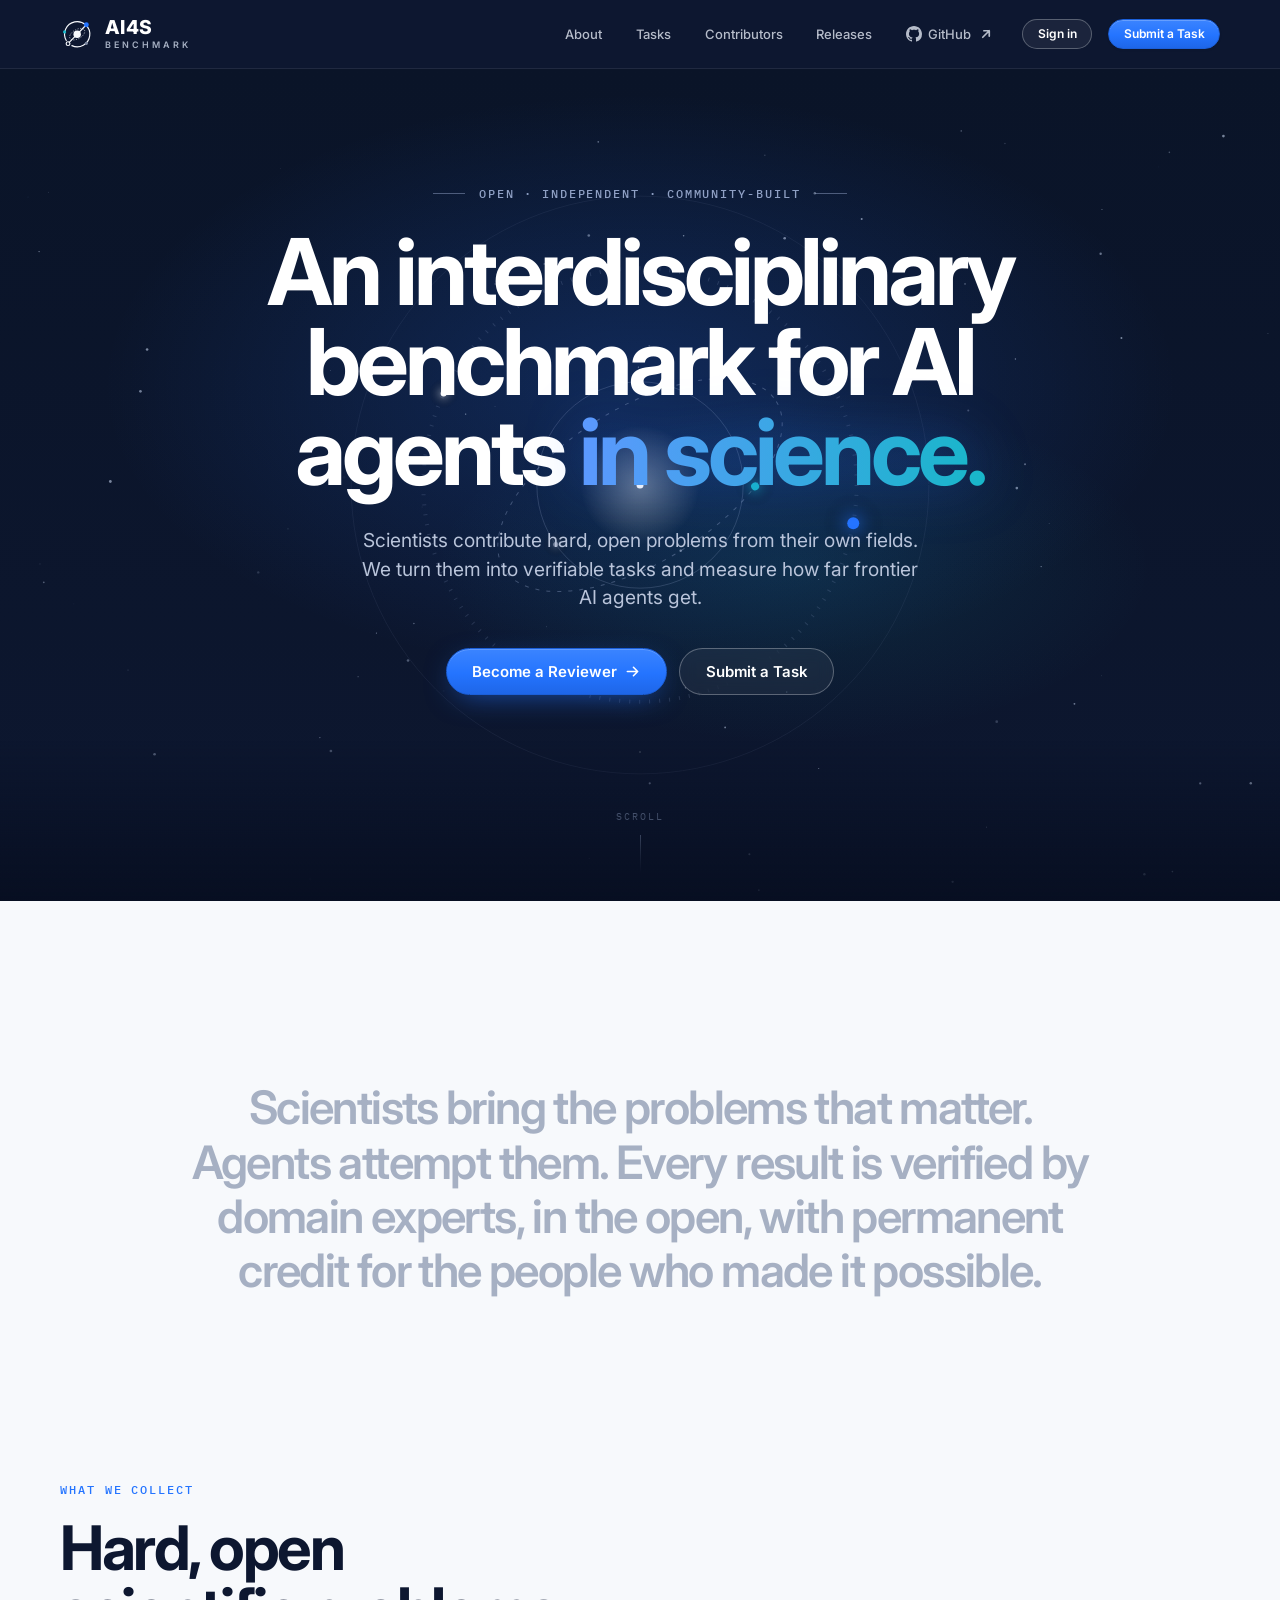
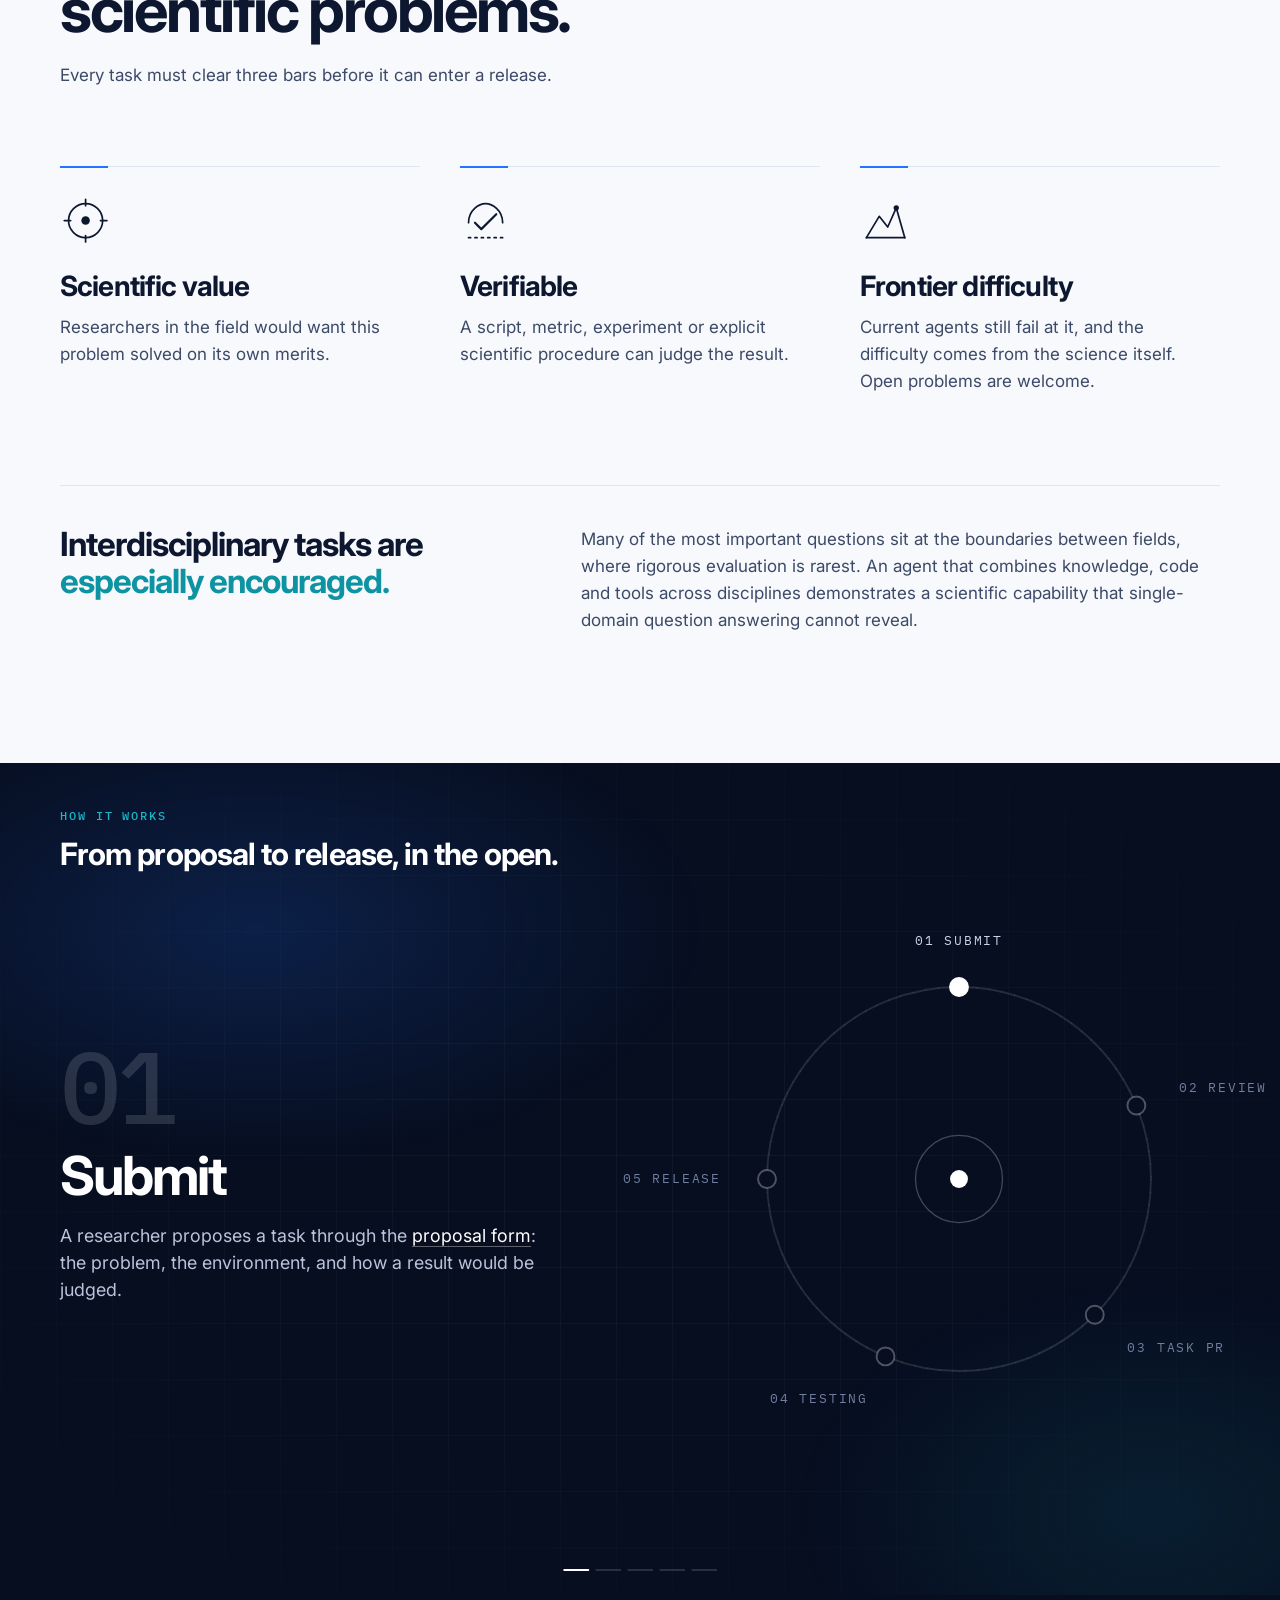
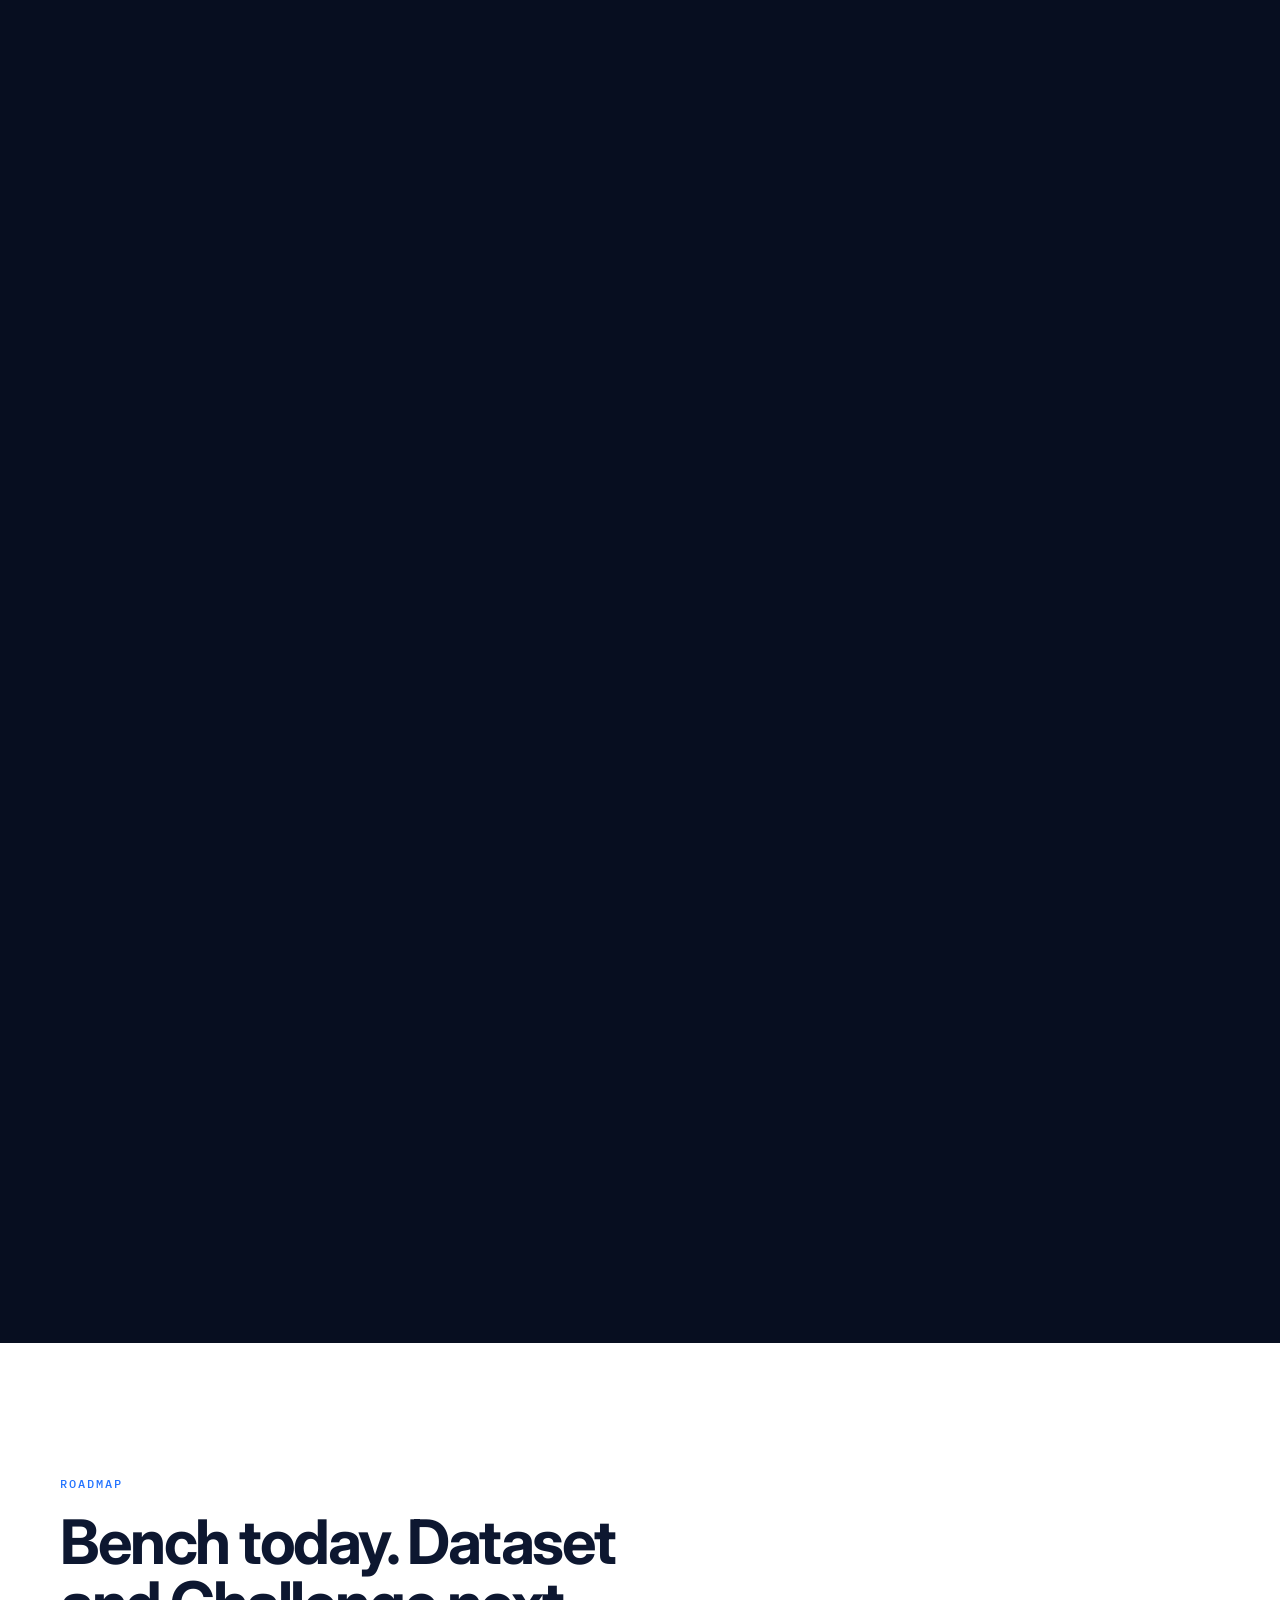
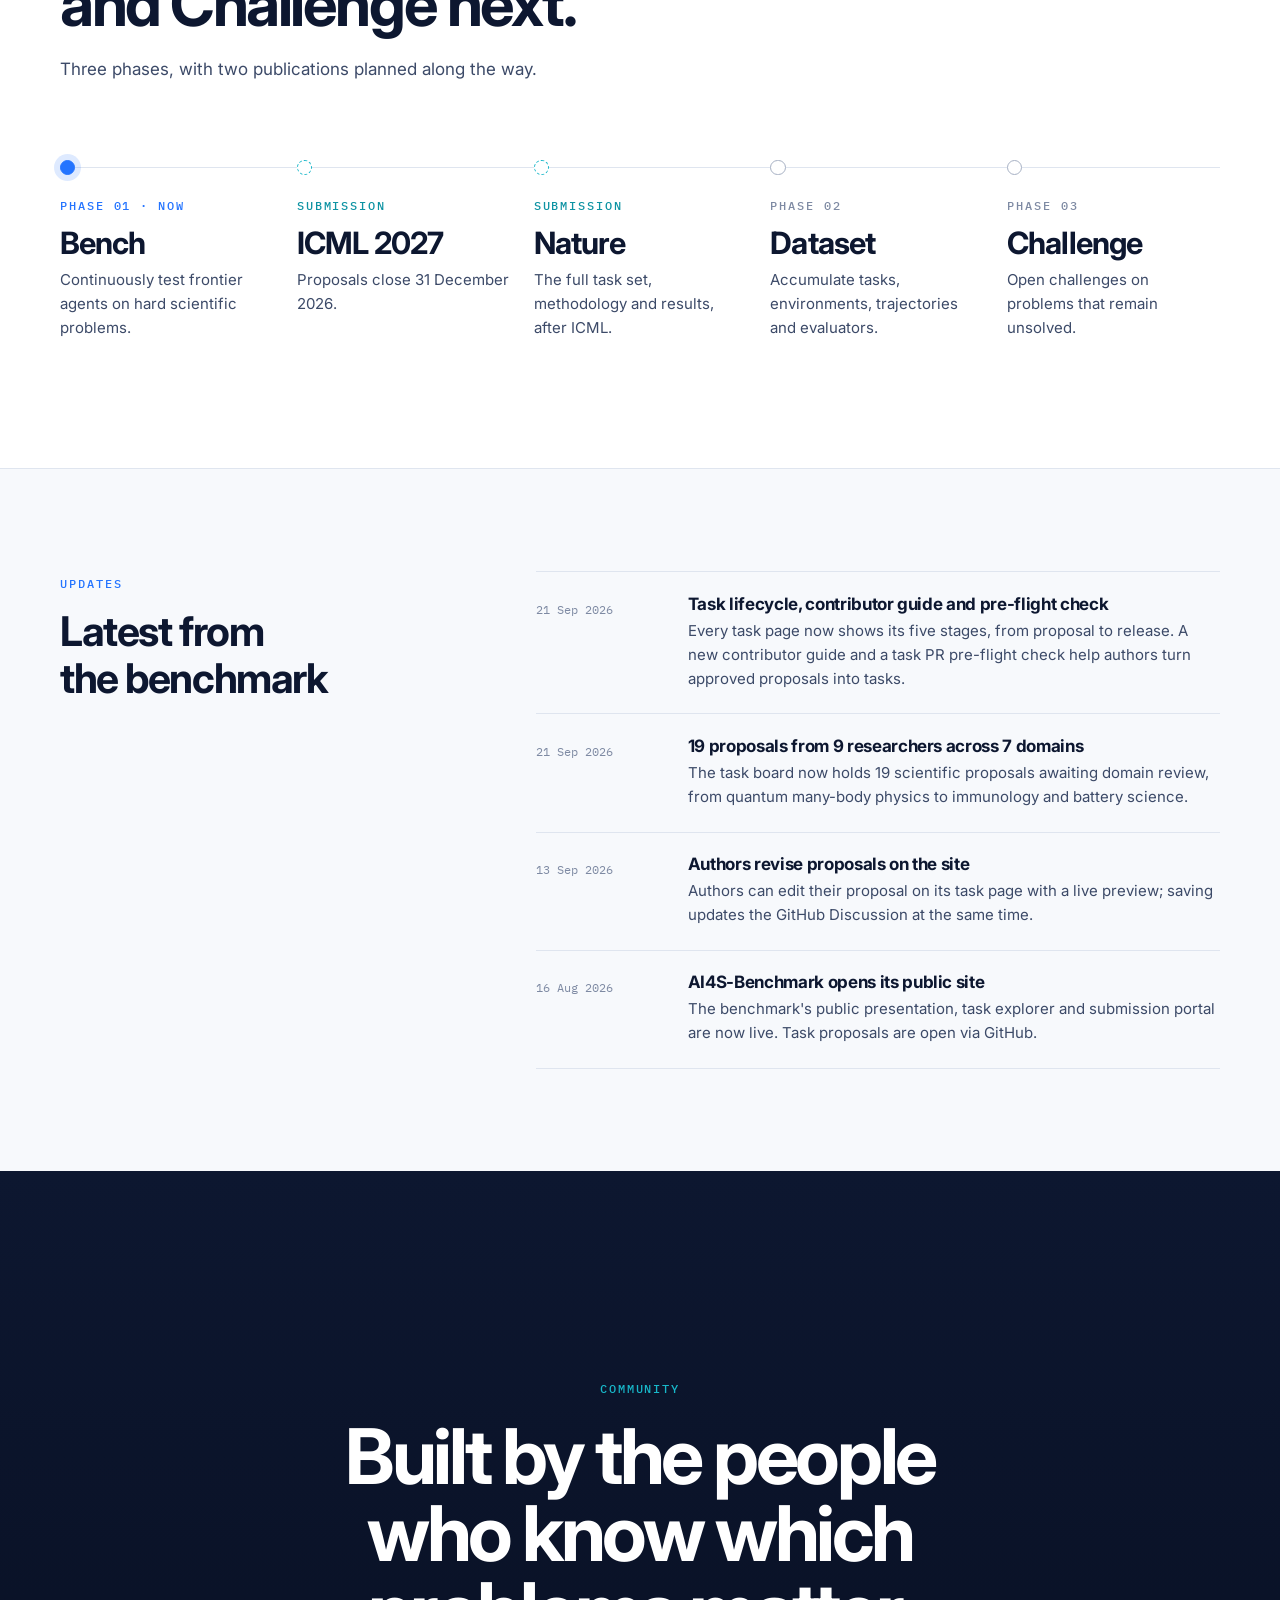
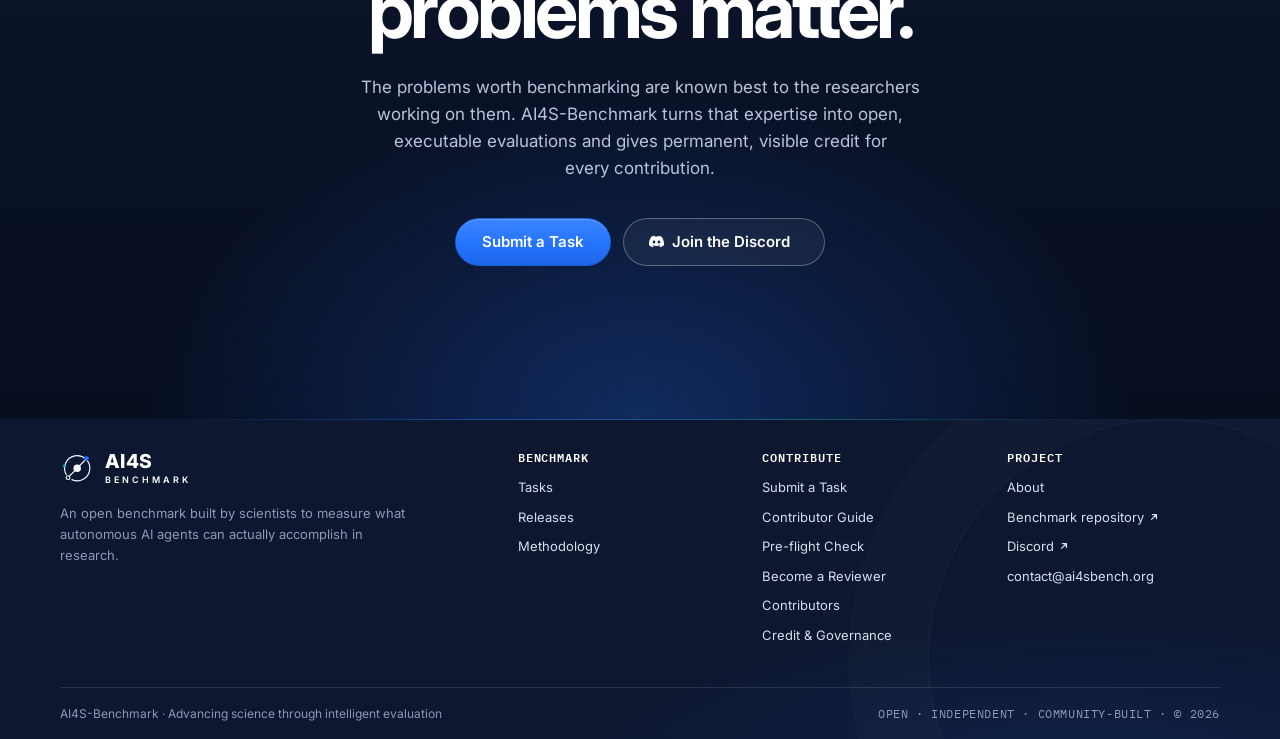
==== index.html @ c94ed1ef "Task lifecycle, proposal checklist, contributor guide and task PR pre-flight check Lifecycle (task b" ====
<!DOCTYPE html>
<html lang="en">
<head>
  <meta charset="UTF-8">
  <meta name="viewport" content="width=device-width, initial-scale=1.0">
  <title>AI4S-Benchmark · An interdisciplinary benchmark for AI agents in science</title>
  <meta name="description" content="AI4S-Benchmark collects hard, open scientific problems from researchers and turns them into verifiable tasks that measure what AI agents can do in real research.">
  <link rel="canonical" href="https://ai4sbench.org/">
  <meta property="og:type" content="website">
  <meta property="og:site_name" content="AI4S-Benchmark">
  <meta property="og:title" content="AI4S-Benchmark · An interdisciplinary benchmark for AI agents in science">
  <meta property="og:description" content="An open benchmark built by scientists to measure what autonomous AI agents can actually accomplish in research.">
  <meta property="og:url" content="https://ai4sbench.org/">
  <meta name="twitter:card" content="summary">
  <meta name="twitter:title" content="AI4S-Benchmark · An interdisciplinary benchmark for AI agents in science">
  <meta name="twitter:description" content="An open benchmark built by scientists to measure what autonomous AI agents can actually accomplish in research.">
  <link rel="icon" type="image/svg+xml" href="assets/branding/favicon.svg">
  <link rel="manifest" href="site.webmanifest">
  <link rel="preconnect" href="https://fonts.googleapis.com">
  <link rel="preconnect" href="https://fonts.gstatic.com" crossorigin>
  <link href="https://fonts.googleapis.com/css2?family=IBM+Plex+Mono:wght@400;500;600&family=Inter:wght@400;500;600;700;800&display=swap" rel="stylesheet">
  <link rel="stylesheet" href="css/tokens.css?v=20260921">
  <link rel="stylesheet" href="css/base.css?v=20260921">
  <link rel="stylesheet" href="css/components.css?v=20260921">
  <link rel="stylesheet" href="css/pages.css?v=20260921">
  <link rel="stylesheet" href="css/home.css?v=20260921">
  <link rel="stylesheet" href="css/workflow.css?v=20260921">
</head>
<body data-root="" data-page="home">
  <a class="skip-link" href="#main">Skip to content</a>

  <header class="site-header">
    <div class="container container--wide site-header__inner">
      <a class="brand" href="./" aria-label="AI4S-Benchmark — home">
        <svg class="brand__mark" viewBox="0 0 120 120" fill="none" aria-hidden="true">
          <path d="M 21.9 82 A 44 44 0 1 1 41.4 99.9" stroke="#F7F9FC" stroke-width="4" stroke-linecap="round"/>
          <ellipse cx="60" cy="60" rx="29" ry="16" transform="rotate(-30 60 60)" stroke="#F7F9FC" stroke-width="2" stroke-dasharray="4 5"/>
          <path d="M 32.2 88.7 L 92 27" stroke="#F7F9FC" stroke-width="4" stroke-linecap="round"/>
          <circle cx="60" cy="60" r="13" fill="#F7F9FC"/>
          <circle cx="92" cy="27" r="8.5" fill="#2474FF"/>
          <circle cx="28" cy="93" r="6.5" stroke="#F7F9FC" stroke-width="4" fill="none"/>
          <circle cx="16" cy="52" r="5.5" fill="#18B7C9"/>
          <circle cx="92" cy="92" r="5.5" fill="#7E8AA3"/>
        </svg>
        <span class="brand__text"><span class="brand__name">AI4S</span><span class="brand__sub">Benchmark</span></span>
      </a>
      <button class="nav-toggle" aria-expanded="false" aria-controls="site-nav" aria-label="Toggle navigation">
        <svg viewBox="0 0 16 16" fill="none" stroke="currentColor" stroke-width="1.6" stroke-linecap="round" aria-hidden="true"><path d="M2 4h12M2 8h12M2 12h12"/></svg>
      </button>
      <nav id="site-nav" class="site-nav" aria-label="Primary">
        <a class="site-nav__link" data-nav="about" href="about/">About</a>
        <a class="site-nav__link" data-nav="tasks" href="tasks/">Tasks</a>
        <a class="site-nav__link" data-nav="contributors" href="contributors/">Contributors</a>
        <a class="site-nav__link" data-nav="releases" href="releases/">Releases</a>
        <a class="site-nav__link site-nav__github" data-gh="bench_repo" href="https://github.com" target="_blank" rel="noopener">
          <svg viewBox="0 0 16 16" fill="currentColor" aria-hidden="true"><path d="M8 0C3.58 0 0 3.58 0 8c0 3.54 2.29 6.53 5.47 7.59.4.07.55-.17.55-.38 0-.19-.01-.82-.01-1.49-2.01.37-2.53-.49-2.69-.94-.09-.23-.48-.94-.82-1.13-.28-.15-.68-.52-.01-.53.63-.01 1.08.58 1.23.82.72 1.21 1.87.87 2.33.66.07-.52.28-.87.51-1.07-1.78-.2-3.64-.89-3.64-3.95 0-.87.31-1.59.82-2.15-.08-.2-.36-1.02.08-2.12 0 0 .67-.21 2.2.82.64-.18 1.32-.27 2-.27s1.36.09 2 .27c1.53-1.04 2.2-.82 2.2-.82.44 1.1.16 1.92.08 2.12.51.56.82 1.27.82 2.15 0 3.07-1.87 3.75-3.65 3.95.29.25.54.73.54 1.48 0 1.07-.01 1.93-.01 2.2 0 .21.15.46.55.38A8.01 8.01 0 0 0 16 8c0-4.42-3.58-8-8-8z"/></svg>
          GitHub <svg class="ext-arrow" viewBox="0 0 16 16" aria-hidden="true" fill="none" stroke="currentColor" stroke-width="1.7" stroke-linecap="round" stroke-linejoin="round"><path d="M4.75 11.25 11.25 4.75M5.9 4.75h5.35v5.35"/></svg><span class="visually-hidden">(opens in a new tab)</span>
        </a>
        <a class="btn btn--primary btn--sm" data-nav="submit" href="submit/">Submit a Task</a>
      </nav>
    </div>
  </header>

  <main id="main">

    <!-- ============ Act 1 · Opening ============ -->
    <section class="hm-open" aria-label="Introduction">
      <canvas id="orbit-hero" aria-hidden="true"></canvas>
      <div class="container hm-open__inner">
        <span class="hm-label">Open · Independent · Community-built</span>
        <h1>An interdisciplinary benchmark for AI agents <span class="glow">in science.</span></h1>
        <p class="hm-open__lede">Scientists contribute hard, open problems from their own fields. We turn them into verifiable tasks and measure how far frontier AI agents get.</p>
        <div class="hm-open__cta">
          <a class="btn btn--primary btn--lg" href="reviewers/">Become a Reviewer <svg class="arr" viewBox="0 0 16 16" aria-hidden="true" fill="none" stroke="currentColor" stroke-width="1.7" stroke-linecap="round" stroke-linejoin="round"><path d="M2.5 8h11M9 3.5 13.5 8 9 12.5"/></svg></a>
          <a class="btn btn--glass btn--lg" href="submit/">Submit a Task</a>
        </div>
        <dl class="hm-readout" id="hero-readout" aria-label="Benchmark status">
          <!-- populated from data/site.json, tasks.json, releases.json -->
        </dl>
      </div>
      <div class="hm-cue" aria-hidden="true">Scroll</div>
    </section>

    <!-- ============ Affiliation band ============
         Hidden until we have written permission for each institution's mark.
         Styles live in css/pages.css (.logo-band*), the marquee cloning in
         js/pages/home.js (renderLogoBand), the files in assets/logos/.
         To bring it back: delete this comment wrapper.

    <section class="logo-band" aria-label="Participating institutions">
      <span class="mono-label logo-band__label">Contributors from</span>
      <div class="logo-band__viewport">
        <div class="logo-band__track" id="logo-band-track">
          <ul class="logo-band__group">
            <li><img class="logo-band__logo logo-band__logo--seal" src="assets/logos/peking-university.svg" alt="Peking University"></li>
            <li><img class="logo-band__logo" src="assets/logos/mcgill-university.png" alt="McGill University"></li>
            <li><span class="logo-band__logo--mask logo-band__logo--tongji" role="img" aria-label="Tongji University"></span></li>
            <li><img class="logo-band__logo" src="assets/logos/ustc.png" alt="University of Science and Technology of China"></li>
            <li><img class="logo-band__logo" src="assets/logos/politecnico-milano.svg" alt="Politecnico di Milano"></li>
            <li><img class="logo-band__logo logo-band__logo--seal" src="assets/logos/rqmp.png" alt="RQMP — Regroupement québécois sur les matériaux de pointe"></li>
            <li><img class="logo-band__logo" src="assets/logos/bytedance.svg" alt="ByteDance"></li>
          </ul>
        </div>
      </div>
    </section>
    -->

    <!-- ============ Act 2 · Statement ============ -->
    <section class="hm-statement" aria-label="What AI4S-Benchmark does">
      <div class="container">
        <p id="statement" data-hi="verified,open">Scientists bring the problems that matter. Agents attempt them. Every result is verified by domain experts, in the open, with permanent credit for the people who made it possible.</p>
      </div>
    </section>

    <!-- ============ Act 3 · What we collect ============ -->
    <section class="hm-collect" aria-labelledby="collect-h">
      <div class="container">
        <div class="hm-head rv">
          <span class="hm-label hm-label--blue">What we collect</span>
          <h2 id="collect-h">Hard, open scientific problems.</h2>
          <p>Every task must clear three bars before it can enter a release.</p>
        </div>
        <div class="hm-bars">
          <div class="hm-bar rv" style="--d:0ms">
            <svg viewBox="0 0 48 48" fill="none" stroke="currentColor" stroke-width="1.6" aria-hidden="true"><circle cx="24" cy="24" r="16"/><circle cx="24" cy="24" r="4" fill="currentColor" stroke="none"/><path d="M24 4v6M24 38v6M4 24h6M38 24h6" stroke-linecap="round"/></svg>
            <h3>Scientific value</h3>
            <p>Researchers in the field would want this problem solved on its own merits.</p>
          </div>
          <div class="hm-bar rv" style="--d:120ms">
            <svg viewBox="0 0 48 48" fill="none" stroke="currentColor" stroke-width="1.6" aria-hidden="true"><path d="M8 26 C 8 14, 18 8, 24 8 S 40 14, 40 26" stroke-linecap="round"/><path d="M14 26l6 6 14-14" stroke-linecap="round" stroke-linejoin="round" stroke-width="2"/><path d="M8 40h32" stroke-linecap="round" stroke-dasharray="2 4"/></svg>
            <h3>Verifiable</h3>
            <p>A script, metric, experiment or explicit scientific procedure can judge the result.</p>
          </div>
          <div class="hm-bar rv" style="--d:240ms">
            <svg viewBox="0 0 48 48" fill="none" stroke="currentColor" stroke-width="1.6" aria-hidden="true"><path d="M6 40 L 18 20 L 26 30 L 34 12 L 42 40" stroke-linejoin="round" stroke-linecap="round"/><path d="M6 40h36" stroke-linecap="round"/><circle cx="34" cy="12" r="2.5" fill="currentColor" stroke="none"/></svg>
            <h3>Frontier difficulty</h3>
            <p>Current agents still fail at it, and the difficulty comes from the science itself. Open problems are welcome.</p>
          </div>
        </div>
        <div class="hm-pull rv">
          <h3>Interdisciplinary tasks are <em>especially encouraged.</em></h3>
          <p>Many of the most important questions sit at the boundaries between fields, where rigorous evaluation is rarest. An agent that combines knowledge, code and tools across disciplines demonstrates a scientific capability that single-domain question answering cannot reveal.</p>
        </div>
      </div>
    </section>

    <!-- ============ Act 4 · How it works (pinned stage) ============ -->
    <section class="hm-stage" id="stage" aria-labelledby="stage-h">
      <div class="hm-stage__pin">
        <div class="hm-stage__grid" aria-hidden="true"></div>
        <div class="container hm-stage__kicker">
          <span class="hm-label hm-label--cyan">How it works</span>
          <h2 id="stage-h">From proposal to release, in the open.</h2>
        </div>
        <div class="container hm-stage__inner">
          <div class="hm-stage__copy" id="steps">
            <article class="hm-step on">
              <div class="hm-step__num">01</div>
              <h3>Submit</h3>
              <p>A researcher proposes a task through the <a href="submit/">proposal form</a>: the problem, the environment, and how a result would be judged.</p>
            </article>
            <article class="hm-step">
              <div class="hm-step__num">02</div>
              <h3>Scientific review</h3>
              <p>Automated checks screen it. Domain reviewers assess <a href="about/#good-task">scientific value</a>, verifiability and difficulty.</p>
            </article>
            <article class="hm-step">
              <div class="hm-step__num">03</div>
              <h3>Task PR</h3>
              <p>The specification, environment, evaluator and anti-cheating measures are submitted as a structured pull request.</p>
            </article>
            <article class="hm-step">
              <div class="hm-step__num">04</div>
              <h3>Agent testing</h3>
              <p>Frontier agents run the task. Pass rate, cost, runtime and failure modes are recorded.</p>
            </article>
            <article class="hm-step">
              <div class="hm-step__num">05</div>
              <h3>Release</h3>
              <p>Verified tasks enter a versioned <a href="releases/">release</a>, with every contributor credited.</p>
            </article>
          </div>
          <div class="hm-rail" id="rail" aria-hidden="true">
            <svg viewBox="0 0 400 400">
              <defs>
                <linearGradient id="hmRailGrad" x1="0" y1="0" x2="1" y2="1">
                  <stop offset="0" stop-color="#2474FF"/><stop offset="1" stop-color="#18B7C9"/>
                </linearGradient>
              </defs>
              <circle class="track" cx="200" cy="200" r="150"/>
              <circle class="track" cx="200" cy="200" r="150" stroke-dasharray="1 9" stroke-width="5" opacity="0.5"/>
              <path class="prog" id="prog" pathLength="1" d="M200 50 A150 150 0 1 1 50 200"/>
              <circle class="core-ring" cx="200" cy="200" r="34"/>
              <circle class="core" cx="200" cy="200" r="7"/>
              <g id="nodes"></g>
            </svg>
          </div>
        </div>
        <div class="hm-stage__progress" id="stage-progress" aria-hidden="true"><i class="on"></i><i></i><i></i><i></i><i></i></div>
      </div>
    </section>

    <!-- ============ Act 5 · Roadmap ============ -->
    <section class="hm-roadmap" aria-labelledby="road-h">
      <div class="container">
        <div class="hm-head rv">
          <span class="hm-label hm-label--blue">Roadmap</span>
          <h2 id="road-h">Bench today. Dataset and Challenge next.</h2>
          <p>Three phases, with two publications planned along the way.</p>
        </div>
        <ol class="hm-line" id="roadmap">
          <!-- populated from data/site.json -->
        </ol>
      </div>
    </section>

    <!-- ============ Act 6 · Updates ============ -->
    <section class="hm-updates" aria-labelledby="upd-h" id="updates">
      <div class="container hm-updates__grid">
        <div class="rv">
          <span class="hm-label hm-label--blue">Updates</span>
          <h2 id="upd-h">Latest from the benchmark</h2>
        </div>
        <ul class="hm-news rv" id="news-list" style="--d:120ms">
          <!-- populated from data/news.json -->
        </ul>
      </div>
    </section>

    <!-- ============ Act 7 · Community ============ -->
    <section class="hm-finale" aria-labelledby="fin-h">
      <canvas id="orbit-finale" aria-hidden="true"></canvas>
      <div class="container hm-finale__inner rv">
        <span class="hm-label hm-label--cyan">Community</span>
        <h2 id="fin-h">Built by the people who know which problems matter.</h2>
        <p>The problems worth benchmarking are known best to the researchers working on them. AI4S-Benchmark turns that expertise into open, executable evaluations and gives permanent, visible credit for every contribution.</p>
        <div class="hm-finale__cta">
          <a class="btn btn--primary btn--lg" href="submit/">Submit a Task</a>
          <a class="btn btn--glass btn--lg" data-link="discord" href="https://discord.gg/3SNTCj5wm" target="_blank" rel="noopener">
            <svg class="tag-link__mark" viewBox="0 0 24 24" fill="currentColor" aria-hidden="true"><path d="M20.317 4.3698a19.7913 19.7913 0 0 0-4.8851-1.5152.0741.0741 0 0 0-.0785.0371c-.211.3753-.4447.8648-.6083 1.2495-1.8447-.2762-3.68-.2762-5.4868 0-.1636-.3933-.4058-.8742-.6177-1.2495a.077.077 0 0 0-.0785-.037 19.7363 19.7363 0 0 0-4.8852 1.515.0699.0699 0 0 0-.0321.0277C.5334 9.0458-.319 13.5799.0992 18.0578a.0824.0824 0 0 0 .0312.0561c2.0528 1.5076 4.0413 2.4228 5.9929 3.0294a.0777.0777 0 0 0 .0842-.0276c.4616-.6304.8731-1.2952 1.226-1.9942a.076.076 0 0 0-.0416-.1057c-.6528-.2476-1.2743-.5495-1.8722-.8923a.077.077 0 0 1-.0076-.1277c.1258-.0943.2517-.1923.3718-.2914a.0743.0743 0 0 1 .0776-.0105c3.9278 1.7933 8.18 1.7933 12.0614 0a.0739.0739 0 0 1 .0785.0095c.1202.099.246.198.3728.2924a.077.077 0 0 1-.0066.1276 12.2986 12.2986 0 0 1-1.873.8914.0766.0766 0 0 0-.0407.1067c.3604.698.7719 1.3628 1.225 1.9932a.076.076 0 0 0 .0842.0286c1.961-.6067 3.9495-1.5219 6.0023-3.0294a.077.077 0 0 0 .0313-.0552c.5004-5.177-.8382-9.6739-3.5485-13.6604a.061.061 0 0 0-.0312-.0286zM8.02 15.3312c-1.1825 0-2.1569-1.0857-2.1569-2.419 0-1.3332.9555-2.4189 2.157-2.4189 1.2108 0 2.1757 1.0952 2.1568 2.419 0 1.3332-.9555 2.4189-2.1569 2.4189zm7.9748 0c-1.1825 0-2.1569-1.0857-2.1569-2.419 0-1.3332.9554-2.4189 2.1569-2.4189 1.2108 0 2.1757 1.0952 2.1568 2.419 0 1.3332-.946 2.4189-2.1568 2.4189Z"/></svg>
            Join the Discord<span class="visually-hidden">(opens in a new tab)</span>
          </a>
        </div>
      </div>
    </section>

  </main>

  <footer class="site-footer">
    <div class="container container--wide">
      <div class="site-footer__inner">
        <div class="site-footer__brand">
          <a class="brand" href="./" aria-label="AI4S-Benchmark — home">
            <svg class="brand__mark" viewBox="0 0 120 120" fill="none" aria-hidden="true">
              <path d="M 21.9 82 A 44 44 0 1 1 41.4 99.9" stroke="#F7F9FC" stroke-width="4" stroke-linecap="round"/>
              <path d="M 32.2 88.7 L 92 27" stroke="#F7F9FC" stroke-width="4" stroke-linecap="round"/>
              <circle cx="60" cy="60" r="13" fill="#F7F9FC"/>
              <circle cx="92" cy="27" r="8.5" fill="#2474FF"/>
              <circle cx="28" cy="93" r="6.5" stroke="#F7F9FC" stroke-width="4" fill="none"/>
              <circle cx="16" cy="52" r="5.5" fill="#18B7C9"/>
            </svg>
            <span class="brand__text"><span class="brand__name">AI4S</span><span class="brand__sub">Benchmark</span></span>
          </a>
          <p>An open benchmark built by scientists to measure what autonomous AI agents can actually accomplish in research.</p>
        </div>
        <div>
          <h4>Benchmark</h4>
          <ul>
            <li><a href="tasks/">Tasks</a></li>
            <li><a href="releases/">Releases</a></li>
            <li><a href="about/#methodology">Methodology</a></li>
          </ul>
        </div>
        <div>
          <h4>Contribute</h4>
          <ul>
            <li><a href="submit/">Submit a Task</a></li>
            <li><a href="guide/">Contributor Guide</a></li>
            <li><a href="guide/check.html">Pre-flight Check</a></li>
            <li><a href="reviewers/">Become a Reviewer</a></li>
            <li><a href="contributors/">Contributors</a></li>
            <li><a href="contributors/#credit">Credit &amp; Governance</a></li>
          </ul>
        </div>
        <div>
          <h4>Project</h4>
          <ul>
            <li><a href="about/">About</a></li>
            <li><a data-gh="bench_repo" href="https://github.com" target="_blank" rel="noopener">Benchmark repository <svg class="ext-arrow" viewBox="0 0 16 16" aria-hidden="true" fill="none" stroke="currentColor" stroke-width="1.7" stroke-linecap="round" stroke-linejoin="round"><path d="M4.75 11.25 11.25 4.75M5.9 4.75h5.35v5.35"/></svg></a></li>
            <li><a data-link="discord" href="https://discord.gg/3SNTCj5wm" target="_blank" rel="noopener">Discord <svg class="ext-arrow" viewBox="0 0 16 16" aria-hidden="true" fill="none" stroke="currentColor" stroke-width="1.7" stroke-linecap="round" stroke-linejoin="round"><path d="M4.75 11.25 11.25 4.75M5.9 4.75h5.35v5.35"/></svg></a></li>
            <li><a href="mailto:contact@ai4sbench.org">contact@ai4sbench.org</a></li>
          </ul>
        </div>
      </div>
      <div class="site-footer__bottom">
        <span>AI4S-Benchmark · Advancing science through intelligent evaluation</span>
        <span class="mono">OPEN · INDEPENDENT · COMMUNITY-BUILT · © <span data-year>2026</span></span>
      </div>
    </div>
  </footer>

  <script type="module" src="js/app.js?v=20260921"></script>
  <script type="module" src="js/pages/home.js?v=20260921"></script>
</body>
</html>
---- css/tokens.css ----
/* ============================================================
   AI4S-Benchmark · Design tokens
   Brand: Concept 02 · Scientific Orbit
   ============================================================ */

:root {
  /* ---- Core brand palette ---- */
  --navy: #0D1730;
  --off-white: #F7F9FC;
  --electric-blue: #2474FF;
  --cyan: #18B7C9;
  --slate: #7E8AA3;

  /* ---- Derived neutrals (navy-tinted) ---- */
  --navy-800: #16213E;
  --navy-700: #1F2C4E;
  --ink: var(--navy);
  --ink-secondary: #3C4A68;
  --ink-muted: var(--slate);
  --ink-faint: #A6B0C3;

  --surface: #FFFFFF;
  --surface-raised: #FFFFFF;
  --surface-sunken: #EFF3F9;
  --surface-navy: var(--navy);
  --bg: var(--off-white);

  --border: #DFE5EF;
  --border-strong: #C6CFDE;
  --border-faint: #EAEEF5;

  --hover-bg: #F1F5FB;
  --selected-bg: #E9F1FF;

  /* ---- Functional accents (status system) ---- */
  --blue-soft: #E9F1FF;
  --cyan-soft: #E3F7F9;
  --cyan-deep: #0E93A3;
  --green: #0E9F6E;
  --green-soft: #E3F5EE;
  --amber: #B45309;
  --amber-soft: #FCF0E0;
  --slate-soft: #EEF1F6;
  --red: #C2410C;
  --red-soft: #FDEEE6;

  /* ---- Typography ---- */
  --font-sans: "Inter", "Helvetica Neue", Arial, sans-serif;
  --font-mono: "IBM Plex Mono", "SFMono-Regular", Consolas, monospace;

  --text-xs: 0.75rem;     /* 12 */
  --text-sm: 0.8125rem;   /* 13 */
  --text-base: 0.9375rem; /* 15 */
  --text-md: 1.0625rem;   /* 17 */
  --text-lg: 1.25rem;     /* 20 */
  --text-xl: 1.5rem;      /* 24 */
  --text-2xl: 1.875rem;   /* 30 */
  --text-3xl: 2.5rem;     /* 40 */
  --text-4xl: 3.25rem;    /* 52 */
  --text-hero: clamp(1.9rem, 3.6vw, 2.8rem);

  --leading-tight: 1.15;
  --leading-snug: 1.35;
  --leading-normal: 1.6;

  --tracking-wide: 0.08em;
  --tracking-wider: 0.14em;

  /* ---- Spacing ---- */
  --space-1: 0.25rem;
  --space-2: 0.5rem;
  --space-3: 0.75rem;
  --space-4: 1rem;
  --space-5: 1.5rem;
  --space-6: 2rem;
  --space-7: 3rem;
  --space-8: 4rem;
  --space-9: 6rem;

  /* ---- Layout ---- */
  --content-width: 1240px;
  /* One column for the whole site: chrome and content share a left edge.
     Kept as an alias rather than removed so existing markup still reads. */
  --content-width-wide: 1240px;
  --content-width-narrow: 860px;
  --gutter: clamp(1.25rem, 4vw, 2.5rem);
  --header-height: 4.25rem;

  /* ---- Shape & depth ---- */
  --radius-sm: 6px;
  --radius-md: 10px;
  --radius-lg: 14px;
  --radius-full: 999px;

  --shadow-xs: 0 1px 2px rgba(13, 23, 48, 0.05);
  --shadow-sm: 0 1px 3px rgba(13, 23, 48, 0.07), 0 4px 14px rgba(13, 23, 48, 0.04);
  --shadow-md: 0 2px 6px rgba(13, 23, 48, 0.08), 0 10px 28px rgba(13, 23, 48, 0.07);

  --focus-ring: 0 0 0 3px rgba(36, 116, 255, 0.35);

  /* ---- Motion ---- */
  --ease: cubic-bezier(0.25, 0.6, 0.3, 1);
  --ease-out-expo: cubic-bezier(0.16, 1, 0.3, 1);
  --dur-fast: 140ms;
  --dur-med: 240ms;
  --dur-slow: 700ms;

  /* ---- Blueprint texture (Vercel-style, near-subliminal) ---- */
  --grid-line-light: rgba(13, 23, 48, 0.032);
  --grid-line-dark: rgba(247, 249, 252, 0.04);
  --grid-size: 48px;

  /* ---- Depth accents ---- */
  --glow-blue: radial-gradient(ellipse 60% 55% at 50% 0%, rgba(36, 116, 255, 0.14), transparent 70%);

  /* Check mark drawn as a mask — U+2713 is outside the served font subset */
  --tick-mask: url("data:image/svg+xml,%3Csvg xmlns='http://www.w3.org/2000/svg' viewBox='0 0 16 16'%3E%3Cpath d='M2.8 8.4l3.2 3.4 7.2-7.6' fill='none' stroke='black' stroke-width='2' stroke-linecap='round' stroke-linejoin='round'/%3E%3C/svg%3E");
  --hairline-gradient: linear-gradient(90deg, transparent, rgba(36, 116, 255, 0.55), rgba(24, 183, 201, 0.45), transparent);
}
---- css/base.css ----
/* ============================================================
   AI4S-Benchmark · Base styles
   ============================================================ */

*, *::before, *::after { box-sizing: border-box; }

[hidden] { display: none !important; }

html {
  -webkit-text-size-adjust: 100%;
  scroll-behavior: smooth;
  /* Navy behind everything: the header and footer are navy, so any
     overscroll or space past the footer stays in the brand ground. */
  background: var(--navy);
}

body {
  margin: 0;
  /* The footer always reaches the bottom of the viewport, even on short pages */
  min-height: 100vh;
  min-height: 100svh;
  display: flex;
  flex-direction: column;
  font-family: var(--font-sans);
  font-size: var(--text-base);
  line-height: var(--leading-normal);
  color: var(--ink);
  background: var(--bg);
  -webkit-font-smoothing: antialiased;
  text-rendering: optimizeLegibility;
}
body > main { flex: 1 0 auto; }
body > .site-footer { flex-shrink: 0; margin-top: auto; }

h1, h2, h3, h4, h5, h6 {
  margin: 0 0 var(--space-3);
  color: var(--navy);
  line-height: var(--leading-tight);
  font-weight: 700;
  letter-spacing: -0.02em;
  text-wrap: balance;
}

h1 { font-size: var(--text-3xl); font-weight: 800; letter-spacing: -0.03em; }
h2 { font-size: var(--text-2xl); letter-spacing: -0.025em; }
h3 { font-size: var(--text-lg); }
h4 { font-size: var(--text-md); }

p {
  margin: 0 0 var(--space-4);
}

a {
  color: var(--electric-blue);
  text-decoration: none;
  transition: color var(--dur-fast) var(--ease);
}
a:hover { text-decoration: underline; text-underline-offset: 3px; }

ul, ol { margin: 0 0 var(--space-4); padding-left: 1.25rem; }
li { margin-bottom: var(--space-2); }

img, svg { max-width: 100%; height: auto; }

code, kbd, pre {
  font-family: var(--font-mono);
  font-size: 0.9em;
}

pre {
  background: var(--surface-sunken);
  border: 1px solid var(--border);
  border-radius: var(--radius-sm);
  padding: var(--space-4);
  overflow-x: auto;
}

hr {
  border: none;
  border-top: 1px solid var(--border);
  margin: var(--space-6) 0;
}

table {
  border-collapse: collapse;
  width: 100%;
}

button {
  font-family: inherit;
  font-size: inherit;
  cursor: pointer;
}

input, select, textarea {
  font-family: inherit;
  font-size: inherit;
  color: inherit;
}

:focus-visible {
  outline: none;
  box-shadow: var(--focus-ring);
  border-radius: var(--radius-sm);
}

::selection {
  background: rgba(36, 116, 255, 0.18);
}

/* Skip link */
.skip-link {
  position: absolute;
  left: var(--space-4);
  top: -3rem;
  z-index: 200;
  background: var(--navy);
  color: #fff;
  padding: var(--space-2) var(--space-4);
  border-radius: var(--radius-sm);
  transition: top var(--dur-fast) var(--ease);
}
.skip-link:focus {
  top: var(--space-3);
  text-decoration: none;
}

/* Layout helpers */
.container {
  max-width: var(--content-width);
  margin: 0 auto;
  padding-inline: var(--gutter);
}
.container--wide { max-width: var(--content-width-wide); }
.container--narrow { max-width: var(--content-width-narrow); }

.section {
  /* One rhythm for every section. Uniform spacing is what reads as tidy;
     the value is the tighter end so the page does not grow. */
  padding-block: clamp(2.25rem, 4vw, 3.5rem);
}
.section--tight { padding-block: clamp(2rem, 3.5vw, 3rem); }

.visually-hidden {
  position: absolute !important;
  width: 1px; height: 1px;
  margin: -1px; padding: 0;
  overflow: hidden;
  clip: rect(0 0 0 0);
  white-space: nowrap;
  border: 0;
}

/* Mono metadata idiom */
.mono {
  font-family: var(--font-mono);
}
.mono-label {
  font-family: var(--font-mono);
  font-size: var(--text-xs);
  font-weight: 500;
  letter-spacing: var(--tracking-wide);
  text-transform: uppercase;
  color: var(--ink-muted);
}

.eyebrow {
  font-family: var(--font-mono);
  font-size: var(--text-xs);
  font-weight: 600;
  letter-spacing: var(--tracking-wider);
  text-transform: uppercase;
  color: var(--electric-blue);
  margin-bottom: var(--space-4);
  display: inline-flex;
  align-items: center;
  gap: 0.65rem;
}
/* Instrument-label tick before every eyebrow */
.eyebrow::before {
  content: "";
  width: 1.5rem;
  height: 1px;
  background: var(--electric-blue);
  flex-shrink: 0;
}

.lede {
  font-size: var(--text-md);
  color: var(--ink-secondary);
  max-width: 46rem;
}

.text-muted { color: var(--ink-muted); }
.text-secondary { color: var(--ink-secondary); }

.rule {
  border: none;
  border-top: 1px solid var(--border);
  margin: 0;
}

/* ---- Blueprint textures & precision details ---- */

/* Near-subliminal line grid (light surfaces) */
.bg-grid {
  background-image:
    linear-gradient(var(--grid-line-light) 1px, transparent 1px),
    linear-gradient(90deg, var(--grid-line-light) 1px, transparent 1px);
  background-size: var(--grid-size) var(--grid-size);
}

/* Dot matrix variant */
.bg-dots {
  background-image: radial-gradient(circle, rgba(13, 23, 48, 0.08) 1px, transparent 1px);
  background-size: 20px 20px;
}

/* Anchor offset below sticky header */
[id] { scroll-margin-top: calc(var(--header-height) + 1.5rem); }

/* ---- Scroll-reveal system (applied by js/motion.js) ---- */
html.js-motion [data-reveal] {
  opacity: 0;
  transform: translateY(20px);
}
html.js-motion [data-reveal].is-revealed {
  opacity: 1;
  transform: none;
  transition:
    opacity var(--dur-slow) var(--ease-out-expo),
    transform var(--dur-slow) var(--ease-out-expo);
  transition-delay: var(--reveal-delay, 0ms);
}

/* Reduced motion */
@media (prefers-reduced-motion: reduce) {
  html.js-motion [data-reveal] { opacity: 1; transform: none; }
  html { scroll-behavior: auto; }
  *, *::before, *::after {
    animation-duration: 0.01ms !important;
    animation-iteration-count: 1 !important;
    transition-duration: 0.01ms !important;
  }
}
---- css/components.css ----
/* ============================================================
   AI4S-Benchmark · Components
   ============================================================ */

/* ---------------- Header ---------------- */
/* One dark glass bar on every page: it sits on the front page's navy opening
   and on the dark page heads without a seam, and stays put over light content. */
.site-header {
  position: sticky;
  top: 0;
  z-index: 100;
  /* Solid navy at rest: a translucent bar over the off-white page reads as
     grey. It only turns to glass once content is scrolling underneath it. */
  background: var(--navy);
  backdrop-filter: blur(18px) saturate(1.6);
  -webkit-backdrop-filter: blur(18px) saturate(1.6);
  border-bottom: 1px solid rgba(247, 249, 252, 0.08);
  color: #E6EBF5;
  transition: background var(--dur-med) var(--ease), box-shadow var(--dur-med) var(--ease);
}
.site-header.is-scrolled {
  background: rgba(13, 23, 48, 0.9);
  box-shadow: 0 8px 24px -16px rgba(13, 23, 48, 0.5);
}
.site-header .brand__name { color: #fff; }
.site-header .brand__sub { color: #A6B0C3; }

.site-header__inner {
  display: flex;
  align-items: center;
  gap: var(--space-5);
  height: var(--header-height);
}

.brand {
  display: inline-flex;
  align-items: center;
  gap: 0.65rem;
  color: var(--navy);
  flex-shrink: 0;
}
.brand:hover { text-decoration: none; }
.brand__mark { width: 2.15rem; height: 2.15rem; display: block; }
.brand__text { display: flex; flex-direction: column; line-height: 1; }
.brand__name {
  font-weight: 800;
  font-size: 1.2rem;
  letter-spacing: 0.02em;
  color: var(--navy);
}
.brand__sub {
  font-size: 0.56rem;
  font-weight: 600;
  letter-spacing: 0.34em;
  color: var(--ink-secondary);
  margin-top: 0.28rem;
  text-transform: uppercase;
}

.site-nav {
  display: flex;
  align-items: center;
  gap: var(--space-2);
  margin-left: auto;
}

.site-nav__link {
  color: rgba(230, 235, 245, 0.78);
  font-weight: 500;
  font-size: var(--text-sm);
  padding: 0.45rem 0.8rem;
  border-radius: var(--radius-full);
  transition: color var(--dur-fast) var(--ease), background var(--dur-fast) var(--ease);
}
.site-nav__link:hover {
  color: #fff;
  background: rgba(247, 249, 252, 0.08);
  text-decoration: none;
}
.site-nav__link[aria-current="page"] {
  color: #fff;
  font-weight: 600;
  background: rgba(247, 249, 252, 0.12);
}

.site-nav__github {
  display: inline-flex;
  align-items: center;
  gap: 0.4rem;
}
.site-nav__github svg { width: 1rem; height: 1rem; }
.site-nav__auth { white-space: nowrap; }
/* The sign-in control reads as a quiet glass pill on the dark bar */
.site-nav .btn--secondary {
  background: rgba(247, 249, 252, 0.06);
  color: #fff;
  border-color: rgba(247, 249, 252, 0.28);
}
.site-nav .btn--secondary:hover { background: rgba(247, 249, 252, 0.12); border-color: rgba(247, 249, 252, 0.55); color: #fff; }

.site-nav .btn { margin-left: var(--space-2); }

/* Mobile nav */
.nav-toggle {
  display: none;
  margin-left: auto;
  background: none;
  border: 1px solid rgba(247, 249, 252, 0.28);
  border-radius: var(--radius-full);
  padding: 0.5rem 0.6rem;
  color: #fff;
  line-height: 0;
}
.nav-toggle svg { width: 1.25rem; height: 1.25rem; }

@media (max-width: 900px) {
  .nav-toggle { display: inline-flex; }
  .site-nav {
    position: fixed;
    inset: var(--header-height) 0 auto 0;
    flex-direction: column;
    align-items: stretch;
    gap: var(--space-1);
    background: rgba(13, 23, 48, 0.96);
    border-bottom: 1px solid rgba(247, 249, 252, 0.1);
    box-shadow: var(--shadow-md);
    padding: var(--space-4) var(--gutter) var(--space-5);
    transform: translateY(-0.5rem);
    opacity: 0;
    visibility: hidden;
    transition: opacity var(--dur-med) var(--ease), transform var(--dur-med) var(--ease), visibility var(--dur-med);
  }
  .site-nav.is-open {
    transform: translateY(0);
    opacity: 1;
    visibility: visible;
  }
  .site-nav__link { padding: 0.7rem 0.75rem; font-size: var(--text-base); }
  .site-nav .btn { margin: var(--space-3) 0 0; justify-content: center; }
}

/* ---------------- Buttons ---------------- */
.btn {
  display: inline-flex;
  align-items: center;
  justify-content: center;
  gap: 0.5rem;
  padding: 0.62rem 1.25rem;
  /* Pills everywhere: the one shape the front page, the forms and the
     header all share. */
  border-radius: var(--radius-full);
  font-weight: 600;
  font-size: var(--text-sm);
  line-height: 1.2;
  border: 1px solid transparent;
  transition: background var(--dur-fast) var(--ease), border-color var(--dur-fast) var(--ease),
              color var(--dur-fast) var(--ease), transform var(--dur-fast) var(--ease),
              box-shadow var(--dur-fast) var(--ease);
  cursor: pointer;
  text-decoration: none;
}
/* A leading brand glyph (Discord, GitHub) has no intrinsic size rule of its
   own, so without this it expands and wraps the label onto several lines.
   .ext-arrow and .arr size themselves and are left alone. */
.btn > svg:not(.ext-arrow):not(.arr) { width: 1em; height: 1em; flex: none; }
.btn:hover { text-decoration: none; transform: translateY(-1px); }
.btn:active { transform: translateY(0) scale(0.99); }

/* Arrows are drawn, not typed: the Google Fonts Inter subset omits U+2192 and
   U+2197, so those characters fell through to a system font and rendered as
   tofu boxes where none was installed. Sized in em so they track the text;
   the class beats the `svg { height: auto }` reset in base.css. */
.arr, .ext-arrow {
  display: inline-block;
  width: 1em;
  height: 1em;
  vertical-align: -0.13em;
}

/* Arrow micro-interaction: any arrow inside a button nudges on hover */
.btn .arr { transition: transform var(--dur-fast) var(--ease-out-expo); }
.btn:hover .arr { transform: translateX(3px); }
/* A back arrow nudges the way it points */
.btn:hover .arr--back { transform: translateX(-3px); }

.btn--primary {
  background: linear-gradient(180deg, #3B84FF 0%, var(--electric-blue) 55%, #1E66E8 100%);
  color: #fff;
  border-color: #1B5FD9;
  box-shadow: inset 0 1px 0 rgba(255, 255, 255, 0.22), 0 1px 2px rgba(13, 23, 48, 0.18);
}
.btn--primary:hover {
  background: linear-gradient(180deg, #4A8DFF 0%, #2E7AFF 55%, #2470F5 100%);
  color: #fff;
  box-shadow: inset 0 1px 0 rgba(255, 255, 255, 0.25), 0 4px 14px -4px rgba(36, 116, 255, 0.55);
}

.btn--secondary {
  background: var(--surface);
  color: var(--navy);
  border-color: var(--border-strong);
}
.btn--secondary:hover { border-color: var(--slate); background: var(--hover-bg); color: var(--navy); }

.btn--ghost {
  background: transparent;
  color: var(--electric-blue);
  padding-inline: 0.6rem;
}
.btn--ghost:hover { background: var(--selected-bg); }

.btn--navy {
  background: var(--navy);
  color: #fff;
}
.btn--navy:hover { background: var(--navy-700); color: #fff; }

/* Glass pill for dark surfaces (openers, community bands) */
.btn--glass {
  background: rgba(247, 249, 252, 0.05);
  color: #fff;
  border-color: rgba(247, 249, 252, 0.3);
  backdrop-filter: blur(8px);
  -webkit-backdrop-filter: blur(8px);
}
.btn--glass:hover { background: rgba(247, 249, 252, 0.1); border-color: rgba(247, 249, 252, 0.6); color: #fff; }
.btn--glass .tag-link__mark { color: #fff; width: 1rem; height: 1rem; }

.btn--lg { padding: 0.85rem 1.6rem; font-size: var(--text-base); }
.btn--sm { padding: 0.4rem 0.9rem; font-size: var(--text-xs); }

.btn[disabled], .btn[aria-disabled="true"] {
  opacity: 0.55;
  pointer-events: none;
}

.btn .icon { width: 1em; height: 1em; }

/* External link arrow — a touch smaller than the inline arrow */
.ext-arrow { width: 0.92em; height: 0.92em; vertical-align: -0.08em; }

/* ---------------- Badges ---------------- */
.badge {
  display: inline-flex;
  align-items: center;
  gap: 0.38rem;
  font-family: var(--font-mono);
  font-size: 0.6875rem;
  font-weight: 600;
  letter-spacing: 0.06em;
  text-transform: uppercase;
  padding: 0.22rem 0.6rem;
  border-radius: var(--radius-full);
  border: 1px solid transparent;
  white-space: nowrap;
}
.badge svg { width: 0.7rem; height: 0.7rem; flex-shrink: 0; }

.badge--proposed   { background: var(--slate-soft); color: #55617C; border-color: #D5DBE6; }
.badge--pending    { background: var(--slate-soft); color: #55617C; border-color: #D5DBE6; }
.badge--under_review { background: var(--amber-soft); color: var(--amber); border-color: #F0DCBE; }
.badge--changes_requested { background: var(--amber-soft); color: var(--amber); border-color: #F0DCBE; }
.badge--agent_testing { background: var(--blue-soft); color: #1B5FD9; border-color: #C9DCFF; }
.badge--verified   { background: var(--cyan-soft); color: var(--cyan-deep); border-color: #BEE8EC; }
.badge--approved   { background: var(--cyan-soft); color: var(--cyan-deep); border-color: #BEE8EC; }
.badge--rejected   { background: #FFF0F0; color: #A23A3A; border-color: #F0C5C5; }
.badge--released   { background: var(--green-soft); color: #0B7C57; border-color: #BFE6D7; }
.badge--preparing  { background: var(--blue-soft); color: #1B5FD9; border-color: #C9DCFF; }
.badge--current    { background: var(--green-soft); color: #0B7C57; border-color: #BFE6D7; }
.badge--archived   { background: var(--slate-soft); color: #55617C; border-color: #D5DBE6; }

/* Metadata / review tag chips */
.chip {
  display: inline-flex;
  align-items: center;
  font-family: var(--font-mono);
  font-size: 0.6563rem;
  font-weight: 500;
  letter-spacing: 0.07em;
  text-transform: uppercase;
  color: var(--ink-secondary);
  background: var(--surface-sunken);
  border: 1px solid var(--border);
  border-radius: 4px;
  padding: 0.18rem 0.5rem;
  white-space: nowrap;
}
/* ---------------- Cards ---------------- */
.card {
  position: relative;
  background: var(--surface);
  border: 1px solid var(--border);
  border-radius: var(--radius-lg);
  padding: var(--space-5);
  box-shadow: var(--shadow-xs);
}

.card--interactive {
  transition: transform var(--dur-med) var(--ease-out-expo), box-shadow var(--dur-med) var(--ease), border-color var(--dur-med) var(--ease);
}
/* Gradient hairline that fades in along the top edge on hover */
.card--interactive::after {
  content: "";
  position: absolute;
  top: -1px;
  left: 12%;
  right: 12%;
  height: 1px;
  background: var(--hairline-gradient);
  opacity: 0;
  transition: opacity var(--dur-med) var(--ease);
  pointer-events: none;
}
.card--interactive:hover,
.card--interactive:focus-within {
  transform: translateY(-4px);
  box-shadow: var(--shadow-md);
  border-color: var(--border-strong);
}
.card--interactive:hover::after,
.card--interactive:focus-within::after { opacity: 1; }

/* Task card */
/* ---------------- Stat figure ---------------- */
.stat {
  display: flex;
  flex-direction: column;
  gap: 0.2rem;
}
.stat__value {
  font-family: var(--font-mono);
  font-size: clamp(1.5rem, 2.4vw, 1.9rem);
  font-weight: 600;
  color: var(--navy);
  line-height: 1.1;
  font-variant-numeric: tabular-nums;
}
.stat__label {
  font-family: var(--font-mono);
  font-size: var(--text-xs);
  letter-spacing: var(--tracking-wide);
  text-transform: uppercase;
  color: var(--ink-muted);
}

/* A task row: dense enough that a few hundred tasks stay scannable. */
.task-row {
  position: relative;
  display: grid;
  gap: 0.35rem;
  padding: var(--space-4) var(--space-5);
  border-bottom: 1px solid var(--border-faint);
  background: var(--surface);
  transition: background var(--dur-fast) var(--ease);
}
.task-row:last-child { border-bottom: none; }
.task-row:hover { background: var(--hover-bg); }
.task-row__head {
  display: flex;
  align-items: baseline;
  flex-wrap: wrap;
  gap: 0.4rem var(--space-3);
}
.task-row__id {
  font-size: var(--text-xs);
  font-weight: 600;
  letter-spacing: 0.08em;
  color: var(--ink-muted);
  flex-shrink: 0;
}
.task-row__title {
  font-size: var(--text-md);
  font-weight: 700;
  margin: 0;
  line-height: var(--leading-snug);
  min-width: 0;
}
.task-row__title a { color: var(--navy); }
/* Stretched link: the whole row is the hit area */
.task-row__title a::after { content: ""; position: absolute; inset: 0; }
.task-row__title a:hover { text-decoration: none; color: var(--electric-blue); }
.task-row__badges {
  display: inline-flex;
  gap: 0.4rem;
  margin-left: auto;
  flex-shrink: 0;
}
/* One line of summary — enough to tell tasks apart, never enough to bloat */
.task-row__desc {
  margin: 0;
  color: var(--ink-secondary);
  font-size: var(--text-sm);
  overflow: hidden;
  display: -webkit-box;
  -webkit-line-clamp: 1;
  line-clamp: 1;
  -webkit-box-orient: vertical;
}
.task-row__foot {
  display: flex;
  align-items: center;
  flex-wrap: wrap;
  gap: 0.4rem var(--space-4);
}
.task-row__chips { display: inline-flex; flex-wrap: wrap; gap: 0.35rem; min-width: 0; }
.task-row__facts {
  margin-left: auto;
  font-size: var(--text-xs);
  color: var(--ink-faint);
  white-space: nowrap;
}
@media (max-width: 700px) {
  .task-row { padding: var(--space-4); }
  .task-row__badges { margin-left: 0; }
  .task-row__facts { margin-left: 0; }
}

/* ---------------- Tables ---------------- */
.table-wrap {
  overflow-x: auto;
  border: 1px solid var(--border);
  border-radius: var(--radius-md);
  background: var(--surface);
}

.data-table {
  width: 100%;
  min-width: 640px;
  font-size: var(--text-sm);
}
.data-table th {
  font-family: var(--font-mono);
  font-size: 0.6563rem;
  font-weight: 600;
  letter-spacing: 0.08em;
  text-transform: uppercase;
  color: var(--ink-muted);
  text-align: left;
  padding: 0.7rem 1rem;
  border-bottom: 1px solid var(--border);
  background: var(--surface-sunken);
  white-space: nowrap;
}
.data-table td {
  padding: 0.8rem 1rem;
  border-bottom: 1px solid var(--border-faint);
  vertical-align: middle;
}
.data-table tbody tr:last-child td { border-bottom: none; }
.data-table tbody tr { transition: background var(--dur-fast) var(--ease); }
.data-table tbody tr:hover { background: var(--hover-bg); }
.data-table .num { font-family: var(--font-mono); text-align: right; }
.data-table th.num { text-align: right; }

/* ---------------- Tag link ----------------
   A small pill for a community destination. The brand colour is carried by the
   mark alone so the tag still belongs to the site's own palette. */
.tag-link {
  display: inline-flex;
  align-items: center;
  gap: 0.45rem;
  padding: 0.4rem 0.85rem;
  border: 1px solid var(--border-strong);
  border-radius: var(--radius-full);
  background: var(--surface);
  font-size: var(--text-sm);
  font-weight: 600;
  color: var(--ink-secondary);
  transition: border-color var(--dur-fast) var(--ease), color var(--dur-fast) var(--ease),
    background var(--dur-fast) var(--ease);
}
.tag-link__mark {
  width: 1.05rem;
  height: 1.05rem;
  flex-shrink: 0;
  color: #5865F2;
}
.tag-link:hover {
  text-decoration: none;
  color: var(--navy);
  border-color: var(--electric-blue);
  background: var(--selected-bg);
}

/* ---------------- Empty states ---------------- */
.empty-state {
  text-align: center;
  padding: var(--space-7) var(--space-5);
  border: 1px dashed var(--border-strong);
  border-radius: var(--radius-lg);
  background: var(--surface);
}
.empty-state__orbit {
  width: 4.5rem;
  height: 4.5rem;
  margin: 0 auto var(--space-4);
  opacity: 0.8;
}
.empty-state h3 { margin-bottom: var(--space-2); }
.empty-state p {
  color: var(--ink-muted);
  max-width: 34rem;
  margin: 0 auto var(--space-4);
}

/* ---------------- Filters ---------------- */
.filter-bar {
  display: flex;
  flex-wrap: wrap;
  gap: var(--space-3);
  align-items: center;
}

.search-input {
  position: relative;
  flex: 1 1 16rem;
  max-width: 26rem;
}
.search-input input {
  width: 100%;
  padding: 0.6rem 0.9rem 0.6rem 2.3rem;
  border: 1px solid var(--border-strong);
  border-radius: var(--radius-md);
  background: var(--surface);
  font-size: var(--text-sm);
  transition: border-color var(--dur-fast) var(--ease), box-shadow var(--dur-fast) var(--ease);
}
.search-input input:focus {
  outline: none;
  border-color: var(--electric-blue);
  box-shadow: var(--focus-ring);
}
.search-input svg {
  position: absolute;
  left: 0.75rem;
  top: 50%;
  transform: translateY(-50%);
  width: 1rem;
  height: 1rem;
  color: var(--ink-muted);
  pointer-events: none;
}

.select-control {
  display: inline-flex;
  flex-direction: column;
  gap: 0.2rem;
}
.select-control label {
  font-family: var(--font-mono);
  font-size: 0.625rem;
  letter-spacing: 0.08em;
  text-transform: uppercase;
  color: var(--ink-muted);
}
.select-control select {
  padding: 0.5rem 2rem 0.5rem 0.7rem;
  border: 1px solid var(--border-strong);
  border-radius: var(--radius-sm);
  background: var(--surface) url("data:image/svg+xml,%3Csvg xmlns='http://www.w3.org/2000/svg' width='10' height='6' viewBox='0 0 10 6'%3E%3Cpath d='M1 1l4 4 4-4' stroke='%237E8AA3' stroke-width='1.5' fill='none' stroke-linecap='round'/%3E%3C/svg%3E") no-repeat right 0.7rem center;
  appearance: none;
  font-size: var(--text-sm);
  color: var(--navy);
  cursor: pointer;
}
.select-control select:focus {
  outline: none;
  border-color: var(--electric-blue);
  box-shadow: var(--focus-ring);
}

.filter-toggle {
  display: inline-flex;
  align-items: center;
  gap: 0.45rem;
  font-size: var(--text-sm);
  color: var(--ink-secondary);
  border: 1px solid var(--border-strong);
  background: var(--surface);
  border-radius: var(--radius-full);
  padding: 0.4rem 0.85rem;
  cursor: pointer;
  transition: all var(--dur-fast) var(--ease);
}
.filter-toggle[aria-pressed="true"] {
  background: var(--selected-bg);
  border-color: var(--electric-blue);
  color: #1B5FD9;
  font-weight: 600;
}
.filter-toggle:hover { border-color: var(--slate); }

/* ---------------- Steps / lifecycle ----------------
   Each step carries its own node in the card's top-left corner, next to the
   step number — no connecting axis, so the list needs no reserved top space. */
.lifecycle {
  display: grid;
  grid-template-columns: repeat(5, 1fr);
  gap: var(--space-5);
  /* Keep the list reset here rather than inline: an inline `padding: 0` would
     also wipe any padding the layout depends on. */
  list-style: none;
  margin: 0;
  padding: 0;
}
.lifecycle__step {
  position: relative;
  margin-bottom: 0;
  background: var(--surface);
  border: 1px solid var(--border);
  border-radius: var(--radius-md);
  padding: var(--space-5) var(--space-4);
  transition: border-color var(--dur-med) var(--ease), box-shadow var(--dur-med) var(--ease), transform var(--dur-med) var(--ease-out-expo);
}
.lifecycle__step:hover {
  border-color: var(--border-strong);
  box-shadow: var(--shadow-sm);
  transform: translateY(-3px);
}
/* Node sits on the number line, so it stays aligned whatever the type metrics */
.lifecycle__num {
  display: flex;
  align-items: center;
  gap: 0.5rem;
  font-family: var(--font-mono);
  font-size: var(--text-xs);
  font-weight: 600;
  letter-spacing: 0.08em;
  color: var(--electric-blue);
  margin-bottom: var(--space-2);
}
.lifecycle__num::before {
  content: "";
  width: 9px;
  height: 9px;
  flex-shrink: 0;
  border-radius: 50%;
  background: var(--bg);
  border: 2px solid var(--slate);
  transition: border-color var(--dur-med) var(--ease), background var(--dur-med) var(--ease), box-shadow var(--dur-med) var(--ease);
}
.lifecycle__step:hover .lifecycle__num::before {
  border-color: var(--electric-blue);
  background: var(--electric-blue);
  box-shadow: 0 0 0 4px rgba(36, 116, 255, 0.15);
}
.lifecycle__step h3 { font-size: var(--text-base); margin-bottom: var(--space-2); }
.lifecycle__step p { font-size: var(--text-sm); color: var(--ink-secondary); margin: 0; }

@media (max-width: 1000px) {
  .lifecycle { grid-template-columns: 1fr; max-width: 30rem; }
}

/* ---------------- Verification panel ---------------- */
.verify-panel {
  border: 1px solid #BEE8EC;
  background: linear-gradient(180deg, #FAFEFE 0%, var(--cyan-soft) 140%);
  border-radius: var(--radius-lg);
  padding: var(--space-5);
}
.verify-panel__title {
  display: flex;
  align-items: center;
  gap: 0.5rem;
  color: var(--cyan-deep);
  font-family: var(--font-mono);
  font-size: var(--text-xs);
  font-weight: 600;
  letter-spacing: var(--tracking-wide);
  text-transform: uppercase;
  margin-bottom: var(--space-3);
}
.verify-panel__title svg { width: 1rem; height: 1rem; }

/* ---------------- Definition grids ---------------- */
.def-grid {
  display: grid;
  grid-template-columns: repeat(auto-fit, minmax(11rem, 1fr));
  gap: var(--space-4) var(--space-5);
  margin: 0;
}
.def-grid dt {
  font-family: var(--font-mono);
  font-size: 0.6563rem;
  letter-spacing: 0.08em;
  text-transform: uppercase;
  color: var(--ink-muted);
  margin-bottom: 0.2rem;
}
.def-grid dd {
  margin: 0;
  font-size: var(--text-sm);
  color: var(--navy);
  font-weight: 500;
  overflow-wrap: anywhere;
}

/* ---------------- Tooltip ---------------- */
.tooltip-host { position: relative; display: inline-flex; }
.tooltip-host .tooltip {
  position: absolute;
  bottom: calc(100% + 0.5rem);
  left: 50%;
  transform: translateX(-50%) translateY(4px);
  background: var(--navy);
  color: #E8EDF7;
  font-size: var(--text-xs);
  font-family: var(--font-sans);
  font-weight: 400;
  text-transform: none;
  letter-spacing: 0;
  line-height: 1.45;
  padding: 0.5rem 0.7rem;
  border-radius: var(--radius-sm);
  width: max-content;
  max-width: 16rem;
  opacity: 0;
  visibility: hidden;
  transition: opacity var(--dur-fast) var(--ease), transform var(--dur-fast) var(--ease), visibility var(--dur-fast);
  z-index: 50;
  pointer-events: none;
  white-space: normal;
}
.tooltip-host:hover .tooltip,
.tooltip-host:focus-visible .tooltip,
.tooltip-host:focus-within .tooltip {
  opacity: 1;
  visibility: visible;
  transform: translateX(-50%) translateY(0);
}

/* ---------------- Footer ---------------- */
.site-footer {
  position: relative;
  background:
    radial-gradient(ellipse 60% 70% at 85% 110%, rgba(36, 116, 255, 0.12), transparent 65%),
    var(--navy);
  color: #B9C2D6;
  margin-top: var(--space-7);
  font-size: var(--text-sm);
  overflow: hidden;
}
.site-footer::before {
  content: "";
  position: absolute;
  top: 0;
  left: 15%;
  right: 15%;
  height: 1px;
  background: var(--hairline-gradient);
}
/* Faint orbit watermark drifting off the right edge */
.site-footer::after {
  content: "";
  position: absolute;
  right: -8rem;
  bottom: -10rem;
  width: 30rem;
  height: 30rem;
  border: 1px solid rgba(247, 249, 252, 0.05);
  border-radius: 50%;
  pointer-events: none;
  box-shadow: inset 0 0 0 60px transparent, 0 0 0 80px rgba(247, 249, 252, 0.015);
}
.site-footer a { color: #D7DEEC; }
.site-footer a:hover { color: #fff; }
.site-footer__inner {
  display: grid;
  grid-template-columns: 2fr 1fr 1fr 1fr;
  gap: var(--space-6);
  padding-block: var(--space-6);
}
.site-footer__brand .brand__name,
.site-footer__brand .brand__sub { color: #fff; }
.site-footer__brand p { color: #8D99B4; max-width: 22rem; margin-top: var(--space-3); }
.site-footer h4 {
  color: #fff;
  font-family: var(--font-mono);
  font-size: var(--text-xs);
  font-weight: 600;
  letter-spacing: var(--tracking-wide);
  text-transform: uppercase;
  margin-bottom: var(--space-3);
}
.site-footer ul { list-style: none; padding: 0; margin: 0; }
.site-footer li { margin-bottom: 0.55rem; }
.site-footer__bottom {
  border-top: 1px solid rgba(255,255,255,0.12);
  padding-block: var(--space-4);
  display: flex;
  flex-wrap: wrap;
  gap: var(--space-3);
  justify-content: space-between;
  align-items: center;
  color: #8D99B4;
  font-size: var(--text-xs);
}
.site-footer__bottom .mono { letter-spacing: 0.05em; }

@media (max-width: 900px) {
  .site-footer__inner { grid-template-columns: 1fr 1fr; }
}
@media (max-width: 560px) {
  .site-footer__inner { grid-template-columns: 1fr; }
}

/* ---------------- Copy feedback ---------------- */
.copy-feedback {
  font-family: var(--font-mono);
  font-size: var(--text-xs);
  color: var(--green);
  opacity: 0;
  transition: opacity var(--dur-med) var(--ease);
}
.copy-feedback.is-visible { opacity: 1; }

/* ---------------- Toast/notice ---------------- */
.notice {
  display: flex;
  gap: var(--space-3);
  align-items: flex-start;
  background: var(--blue-soft);
  border: 1px solid #C9DCFF;
  border-radius: var(--radius-md);
  padding: var(--space-4);
  font-size: var(--text-sm);
  color: var(--ink-secondary);
}
.notice svg { width: 1.1rem; height: 1.1rem; flex-shrink: 0; color: var(--electric-blue); margin-top: 0.1rem; }
.notice p { margin: 0; }

/* ---------------- Precision details ---------------- */

/* Corner "+" registration marks (blueprint idiom) */
.reg-marks { position: relative; }
.reg-marks::before,
.reg-marks::after {
  font-family: var(--font-mono);
  font-size: 0.85rem;
  font-weight: 400;
  color: var(--ink-faint);
  position: absolute;
  line-height: 1;
  pointer-events: none;
}
.reg-marks::before { content: "+"; top: 0.6rem; left: 0.75rem; }
.reg-marks::after { content: "+"; bottom: 0.6rem; right: 0.75rem; }

/* Center-plus section divider */
.divider-plus {
  border: none;
  margin: 0;
  height: 1px;
  background: var(--border);
  position: relative;
  overflow: visible;
}
.divider-plus::after {
  content: "+";
  position: absolute;
  left: 50%;
  top: 50%;
  transform: translate(-50%, -50%);
  font-family: var(--font-mono);
  color: var(--ink-faint);
  background: var(--bg);
  padding-inline: 0.6rem;
  font-size: 0.85rem;
}

/* Fine film-grain noise for dark surfaces (SVG turbulence, ~4% opacity) */
.texture-noise::before {
  content: "";
  position: absolute;
  inset: 0;
  border-radius: inherit;
  pointer-events: none;
  opacity: 0.05;
  background-image: url("data:image/svg+xml,%3Csvg xmlns='http://www.w3.org/2000/svg' width='160' height='160'%3E%3Cfilter id='n'%3E%3CfeTurbulence type='fractalNoise' baseFrequency='0.9' numOctaves='2' stitchTiles='stitch'/%3E%3C/filter%3E%3Crect width='100%25' height='100%25' filter='url(%23n)'/%3E%3C/svg%3E");
}

/* Dark section shell: navy + grid + glow + noise */
.dark-shell {
  position: relative;
  background:
    radial-gradient(ellipse 70% 60% at 18% 0%, rgba(36, 116, 255, 0.18), transparent 60%),
    radial-gradient(ellipse 50% 55% at 92% 100%, rgba(24, 183, 201, 0.1), transparent 60%),
    var(--navy);
  overflow: hidden;
}
.dark-shell::before {
  content: "";
  position: absolute;
  inset: 0;
  pointer-events: none;
  background-image:
    linear-gradient(var(--grid-line-dark) 1px, transparent 1px),
    linear-gradient(90deg, var(--grid-line-dark) 1px, transparent 1px);
  background-size: var(--grid-size) var(--grid-size);
  mask-image: radial-gradient(ellipse 90% 90% at 50% 40%, black 30%, transparent 100%);
  -webkit-mask-image: radial-gradient(ellipse 90% 90% at 50% 40%, black 30%, transparent 100%);
}
/* Gradient hairline along the top edge of dark shells */
.dark-shell::after {
  content: "";
  position: absolute;
  top: 0;
  left: 8%;
  right: 8%;
  height: 1px;
  background: var(--hairline-gradient);
  pointer-events: none;
}

/* ---------------- Orbit animation ---------------- */
@keyframes orbit-spin {
  from { transform: rotate(0deg); }
  to { transform: rotate(360deg); }
}
.orbit-anim { transform-origin: center; animation: orbit-spin 40s linear infinite; }
.orbit-anim--reverse { animation-direction: reverse; animation-duration: 60s; }
@media (prefers-reduced-motion: reduce) {
  .orbit-anim, .orbit-anim--reverse { animation: none; }
}

/* Task rows must never widen the board: constrain the implicit grid
   column so one-line summaries clamp instead of stretching the row, and
   let long chips and filter selects wrap inside a phone viewport. */
.task-list { grid-template-columns: minmax(0, 1fr); }
.task-row { grid-template-columns: minmax(0, 1fr); }
.task-row > * { min-width: 0; }
.task-row__title { overflow-wrap: anywhere; }
.task-row__chips .chip { max-width: 100%; white-space: normal; line-height: 1.3; }
.explorer-controls__row > *, .filter-bar { min-width: 0; max-width: 100%; }
.filter-bar > * { min-width: 0; max-width: 100%; }
.select-control { min-width: 0; max-width: 100%; }
.select-control select { max-width: 100%; min-width: 0; text-overflow: ellipsis; }
@media (max-width: 700px) {
  .task-row__facts { white-space: normal; }
}
---- css/pages.css ----
/* ============================================================
   AI4S-Benchmark · Page-level layouts
   ============================================================ */

/* ================= Homepage ================= */

.hero {
  position: relative;
  padding-block: clamp(1.5rem, 3vw, 2.25rem) clamp(1.25rem, 2.5vw, 2rem);
  overflow: hidden;
}
/* Blueprint grid fading out toward the fold + soft blue aura */
.hero::before {
  content: "";
  position: absolute;
  inset: 0;
  pointer-events: none;
  background-image:
    linear-gradient(var(--grid-line-light) 1px, transparent 1px),
    linear-gradient(90deg, var(--grid-line-light) 1px, transparent 1px);
  background-size: var(--grid-size) var(--grid-size);
  mask-image: linear-gradient(180deg, black 0%, black 45%, transparent 95%);
  -webkit-mask-image: linear-gradient(180deg, black 0%, black 45%, transparent 95%);
}
.hero::after {
  content: "";
  position: absolute;
  top: -22rem;
  left: 50%;
  transform: translateX(-58%);
  width: 72rem;
  height: 42rem;
  pointer-events: none;
  background: radial-gradient(ellipse 50% 50% at 50% 50%, rgba(36, 116, 255, 0.09), transparent 70%);
}
.hero > .container--wide { position: relative; z-index: 1; }
.hero__grid {
  display: grid;
  /* Fixed panel width: it is a compact readout, not a column that should
     grow with the viewport. 21rem is the point below which its head and stat
     labels start wrapping and it gets taller instead of smaller. */
  grid-template-columns: minmax(0, 1fr) 21rem;
  gap: var(--space-7);
  align-items: start;
}
.hero h1 {
  font-size: var(--text-hero);
  letter-spacing: -0.035em;
  line-height: 1.05;
  margin-bottom: var(--space-5);
}
/* The single accent word — one color doing all the work */
.hero h1 .accent {
  background: linear-gradient(92deg, var(--electric-blue) 10%, var(--cyan) 90%);
  -webkit-background-clip: text;
  background-clip: text;
  color: transparent;
}
.hero__support {
  font-size: var(--text-lg);
  line-height: 1.55;
  color: var(--ink-secondary);
  max-width: 34rem;
  margin-bottom: var(--space-3);
}
.hero__secondary {
  font-family: var(--font-mono);
  font-size: var(--text-sm);
  color: var(--ink-muted);
  margin-bottom: var(--space-5);
}
.hero__actions {
  display: flex;
  flex-wrap: wrap;
  align-items: center;
  gap: var(--space-3);
}
.hero__gh-link {
  font-size: var(--text-sm);
  font-weight: 500;
  color: var(--ink-secondary);
  margin-left: var(--space-2);
}
.hero__gh-link:hover { color: var(--electric-blue); }

/* Hero orbit panel — a precision instrument, not a decoration */
.hero-panel {
  position: relative;
  background:
    radial-gradient(ellipse 90% 70% at 30% -10%, rgba(36, 116, 255, 0.22), transparent 60%),
    radial-gradient(ellipse 70% 60% at 100% 110%, rgba(24, 183, 201, 0.1), transparent 60%),
    linear-gradient(180deg, #101C3B 0%, var(--navy) 100%);
  border: 1px solid rgba(126, 138, 163, 0.28);
  border-radius: var(--radius-lg);
  padding: var(--space-4) var(--space-5);
  color: #C6CFE2;
  box-shadow:
    inset 0 1px 0 rgba(247, 249, 252, 0.07),
    0 24px 60px -24px rgba(13, 23, 48, 0.5);
  overflow: hidden;
}
/* Fine grid inside the instrument */
.hero-panel .panel-grid {
  position: absolute;
  inset: 0;
  pointer-events: none;
  background-image:
    linear-gradient(var(--grid-line-dark) 1px, transparent 1px),
    linear-gradient(90deg, var(--grid-line-dark) 1px, transparent 1px);
  background-size: 28px 28px;
  mask-image: radial-gradient(ellipse 90% 80% at 50% 30%, black 20%, transparent 95%);
  -webkit-mask-image: radial-gradient(ellipse 90% 80% at 50% 30%, black 20%, transparent 95%);
}
.hero-panel__head {
  display: flex;
  justify-content: space-between;
  align-items: center;
  gap: var(--space-3);
  margin-bottom: var(--space-2);
}
.hero-panel__title {
  font-family: var(--font-mono);
  font-size: var(--text-xs);
  letter-spacing: var(--tracking-wide);
  text-transform: uppercase;
  color: #8D99B4;
}
.hero-panel__release {
  font-family: var(--font-mono);
  font-size: var(--text-xs);
  color: var(--cyan);
  background: rgba(24, 183, 201, 0.12);
  border: 1px solid rgba(24, 183, 201, 0.35);
  padding: 0.2rem 0.6rem;
  border-radius: var(--radius-full);
  display: inline-flex;
  align-items: center;
  gap: 0.4rem;
  white-space: nowrap;
}
.hero-panel__release .pulse-dot {
  width: 0.4rem; height: 0.4rem;
  border-radius: 50%;
  background: var(--cyan);
  animation: pulse 2.4s ease-in-out infinite;
}
@keyframes pulse {
  0%, 100% { opacity: 1; transform: scale(1); }
  50% { opacity: 0.4; transform: scale(0.8); }
}
@media (prefers-reduced-motion: reduce) {
  .hero-panel__release .pulse-dot { animation: none; }
}
.hero-panel__orbit {
  display: block;
  width: min(8rem, 62%);
  margin: 0 auto;
  position: relative;
}
/* Nucleus pulse ring */
@keyframes nucleus-ring {
  0% { transform: scale(0.8); opacity: 0.9; }
  70%, 100% { transform: scale(1.9); opacity: 0; }
}
.pulse-ring {
  transform-origin: 120px 120px;
  transform-box: view-box;
  animation: nucleus-ring 3.2s var(--ease-out-expo) infinite;
}
@media (prefers-reduced-motion: reduce) {
  .pulse-ring { animation: none; opacity: 0.4; }
}
.hero-panel__stats {
  display: grid;
  grid-template-columns: repeat(2, 1fr);
  gap: var(--space-3);
  border-top: 1px solid rgba(255, 255, 255, 0.1);
  padding-top: var(--space-3);
  margin-top: var(--space-2);
}
.hero-panel__stats .stat__value { color: #fff; font-size: var(--text-lg); }
.hero-panel__stats .stat__label { color: #8D99B4; }
.hero-panel__note {
  margin: var(--space-3) 0 0;
  font-size: var(--text-xs);
  color: #8D99B4;
}

@media (max-width: 980px) {
  .hero__grid { grid-template-columns: 1fr; }
  .hero-panel { max-width: 28rem; }
}

/* Affiliation band — rolling marquee of contributor institutions */
.logo-band {
  border-block: 1px solid var(--border);
  background: var(--surface);
  padding-block: var(--space-5);
  overflow: hidden;
}
.logo-band__label {
  display: block;
  text-align: center;
  margin-bottom: var(--space-4);
}
/* Viewport for the track; edges fade so marks enter and leave softly */
.logo-band__viewport {
  overflow: hidden;
  mask-image: linear-gradient(90deg, transparent, black 8%, black 92%, transparent);
  -webkit-mask-image: linear-gradient(90deg, transparent, black 8%, black 92%, transparent);
}
.logo-band__track {
  display: flex;
  width: max-content;
}
/* Static, centred fallback until js/pages/home.js clones the group */
.logo-band__track:not(.is-rolling) {
  width: 100%;
  justify-content: center;
}
.logo-band__track.is-rolling {
  animation: logo-band-roll var(--band-duration, 40s) linear infinite;
}
.logo-band__viewport:hover .logo-band__track.is-rolling,
.logo-band__track.is-rolling:focus-within {
  animation-play-state: paused;
}
@keyframes logo-band-roll {
  to { transform: translateX(calc(-100% / var(--band-copies, 2))); }
}
.logo-band__group {
  display: flex;
  align-items: center;
  gap: clamp(2.5rem, 5vw, 4.5rem);
  padding-right: clamp(2.5rem, 5vw, 4.5rem);
  margin: 0;
  padding-left: 0;
  list-style: none;
  flex-shrink: 0;
}
.logo-band__group li { margin: 0; display: flex; align-items: center; }
/* Marks read as one neutral set; colour returns on hover */
.logo-band__logo {
  height: 2.5rem;
  width: auto;
  /* Very wide lockups letterbox down instead of running away with the row */
  max-width: 12rem;
  object-fit: contain;
  filter: grayscale(1);
  opacity: 0.72;
  transition: filter var(--dur-med) var(--ease), opacity var(--dur-med) var(--ease);
}
.logo-band__logo:hover { filter: none; opacity: 1; }
/* Tongji publishes only a white-on-transparent lockup — paint it via its alpha */
.logo-band__logo--mask {
  display: block;
  background: var(--ink);
  opacity: 0.72;
  -webkit-mask-position: center; mask-position: center;
  -webkit-mask-size: contain;   mask-size: contain;
  -webkit-mask-repeat: no-repeat; mask-repeat: no-repeat;
  transition: opacity var(--dur-med) var(--ease);
}
.logo-band__logo--mask:hover { opacity: 1; }
/* Round seals read smaller than wordmarks at equal height — size them optically */
.logo-band__logo--seal { height: 3.6rem; }
.logo-band__logo--tongji {
  width: 7.5rem; height: 2.5rem;
  -webkit-mask-image: url("../assets/logos/tongji-university.png");
  mask-image: url("../assets/logos/tongji-university.png");
}
@media (max-width: 620px) {
  .logo-band__logo { height: 2rem; }
  .logo-band__logo--seal { height: 2.9rem; }
  .logo-band__logo--tongji { width: 6rem; height: 2rem; }
}
@media (prefers-reduced-motion: reduce) {
  .logo-band__track.is-rolling { animation: none; }
}

/* Measure section */
.measure-grid {
  display: grid;
  grid-template-columns: repeat(3, 1fr);
  gap: var(--space-6) var(--space-6);
  margin-top: var(--space-6);
}
.measure-card {
  position: relative;
  border-top: 1px solid var(--border-strong);
  padding-top: var(--space-5);
  transition: border-color var(--dur-med) var(--ease);
}
/* Index marker sitting on the rule, like an axis label */
.measure-card::before {
  counter-increment: measure;
  content: "0" counter(measure);
  position: absolute;
  top: -0.55rem;
  left: 0;
  font-family: var(--font-mono);
  font-size: var(--text-xs);
  font-weight: 600;
  letter-spacing: 0.08em;
  color: var(--electric-blue);
  background: var(--bg);
  padding-right: 0.6rem;
}
.measure-grid { counter-reset: measure; }
.measure-card:hover { border-top-color: var(--electric-blue); }
.measure-card h3 { margin-bottom: var(--space-3); font-size: var(--text-lg); }
.measure-card p { color: var(--ink-secondary); font-size: var(--text-base); margin: 0; }
.measure-note {
  margin-top: var(--space-5);
  color: var(--ink-secondary);
  font-size: var(--text-sm);
  border-left: 2px solid var(--cyan);
  padding-left: var(--space-4);
  max-width: 42rem;
}
@media (max-width: 800px) {
  .measure-grid { grid-template-columns: 1fr; }
}

/* Section headers */
.section-head {
  display: flex;
  align-items: flex-end;
  justify-content: space-between;
  gap: var(--space-4);
  margin-bottom: var(--space-5);
  flex-wrap: wrap;
}
.section-head h1,
.section-head h2 { margin-bottom: var(--space-2); font-size: clamp(1.7rem, 3.2vw, 2.25rem); }
.section-head p { margin: 0; color: var(--ink-muted); max-width: 40rem; }

/* Frontier preview */
.frontier-section { background: var(--surface); border-block: 1px solid var(--border); }

/* Roadmap — one compact row of stops: three phases, two submissions between
   Bench and Dataset. Top rules rather than boxes, matching .measure-card. */
.plan {
  list-style: none;
  margin: var(--space-5) 0 0;
  padding: 0;
  display: grid;
  grid-template-columns: repeat(5, minmax(0, 1fr));
  gap: var(--space-5) var(--space-4);
  align-items: start;
}
.plan__step {
  margin: 0;
  border-top: 2px solid var(--border-strong);
  padding-top: var(--space-3);
}
.plan__step--current { border-top-color: var(--electric-blue); }
/* Submissions are stops along the way, not phases — dashed rule, cyan accent */
.plan__step--submission { border-top-style: dashed; border-top-color: var(--cyan); }
.plan__kicker {
  display: block;
  font-family: var(--font-mono);
  font-size: var(--text-xs);
  letter-spacing: var(--tracking-wide);
  text-transform: uppercase;
  color: var(--ink-faint);
  margin-bottom: var(--space-1);
}
.plan__step--current .plan__kicker { color: var(--electric-blue); }
.plan__step--submission .plan__kicker { color: var(--cyan-deep); }
.plan__step h3 {
  font-size: var(--text-md);
  margin-bottom: var(--space-1);
}
.plan__step p {
  margin: 0;
  font-size: var(--text-sm);
  color: var(--ink-muted);
  line-height: 1.5;
}
@media (max-width: 900px) {
  .plan { grid-template-columns: repeat(2, minmax(0, 1fr)); }
}
@media (max-width: 520px) {
  .plan { grid-template-columns: 1fr; gap: var(--space-4); }
}

/* Community */
.community {
  position: relative;
  background:
    radial-gradient(ellipse 65% 90% at 12% 0%, rgba(36, 116, 255, 0.2), transparent 60%),
    radial-gradient(ellipse 45% 70% at 95% 100%, rgba(24, 183, 201, 0.12), transparent 60%),
    linear-gradient(180deg, #111D3C 0%, var(--navy) 100%);
  border: 1px solid rgba(126, 138, 163, 0.25);
  color: #C6CFE2;
  border-radius: var(--radius-lg);
  padding: clamp(2.5rem, 5vw, 4rem);
  display: grid;
  grid-template-columns: 1.3fr 1fr;
  gap: var(--space-6);
  align-items: center;
  overflow: hidden;
  box-shadow: inset 0 1px 0 rgba(247, 249, 252, 0.06), 0 30px 70px -35px rgba(13, 23, 48, 0.5);
}
.community::before {
  content: "";
  position: absolute;
  inset: 0;
  pointer-events: none;
  background-image:
    linear-gradient(var(--grid-line-dark) 1px, transparent 1px),
    linear-gradient(90deg, var(--grid-line-dark) 1px, transparent 1px);
  background-size: var(--grid-size) var(--grid-size);
  mask-image: radial-gradient(ellipse 90% 90% at 30% 20%, black 20%, transparent 95%);
  -webkit-mask-image: radial-gradient(ellipse 90% 90% at 30% 20%, black 20%, transparent 95%);
}
.community > * { position: relative; }
/* Orbit watermark curving off the corner */
.community::after {
  content: "";
  position: absolute;
  right: -7rem;
  top: -9rem;
  width: 24rem;
  height: 24rem;
  border: 1px solid rgba(247, 249, 252, 0.07);
  border-radius: 50%;
  pointer-events: none;
}
.community h2 { color: #fff; }
.community p { color: #A5B1C9; }
.community__actions { display: flex; flex-wrap: wrap; gap: var(--space-3); justify-content: flex-end; }
@media (max-width: 860px) {
  .community { grid-template-columns: 1fr; }
  .community__actions { justify-content: flex-start; }
}

/* News list */
.news-list { list-style: none; padding: 0; margin: 0; }
.news-list li {
  display: grid;
  grid-template-columns: 7.5rem 1fr;
  gap: var(--space-4);
  padding-block: var(--space-4);
  border-bottom: 1px solid var(--border-faint);
  margin: 0;
}
.news-list li:last-child { border-bottom: none; }
.news-list time {
  font-family: var(--font-mono);
  font-size: var(--text-xs);
  color: var(--ink-muted);
  padding-top: 0.2rem;
}
.news-list h3 { font-size: var(--text-base); margin-bottom: 0.25rem; }
.news-list p { margin: 0; font-size: var(--text-sm); color: var(--ink-secondary); }
@media (max-width: 620px) {
  .news-list li { grid-template-columns: 1fr; gap: var(--space-1); }
}

/* ================= Page headers =================
   Every section page opens the way the front page does: a navy band under
   the dark header, large type, one line of lede. */
.page-head {
  position: relative;
  padding-block: clamp(3rem, 6vw, 4.5rem) clamp(2.25rem, 4vw, 3rem);
  background:
    radial-gradient(ellipse 55% 70% at 15% 0%, rgba(36, 116, 255, 0.22), transparent 60%),
    radial-gradient(ellipse 40% 60% at 95% 100%, rgba(24, 183, 201, 0.1), transparent 60%),
    linear-gradient(180deg, #0A1428 0%, var(--navy) 100%);
  color: #C6CFE2;
  overflow: hidden;
}
.page-head::before {
  content: "";
  position: absolute;
  inset: 0;
  pointer-events: none;
  background-image:
    linear-gradient(var(--grid-line-dark) 1px, transparent 1px),
    linear-gradient(90deg, var(--grid-line-dark) 1px, transparent 1px);
  background-size: var(--grid-size) var(--grid-size);
  mask-image: radial-gradient(ellipse 80% 90% at 30% 30%, black 20%, transparent 100%);
  -webkit-mask-image: radial-gradient(ellipse 80% 90% at 30% 30%, black 20%, transparent 100%);
}
/* orbit watermark off the right edge */
.page-head::after {
  content: "";
  position: absolute;
  right: -6rem;
  top: -8rem;
  width: 22rem;
  height: 22rem;
  border: 1px solid rgba(247, 249, 252, 0.08);
  border-radius: 50%;
  pointer-events: none;
}
.page-head > .container,
.page-head > .container--wide { position: relative; z-index: 1; }
.page-head .eyebrow { margin-bottom: var(--space-3); color: var(--cyan); }
.page-head .eyebrow::before { background: var(--cyan); }
.page-head h1 { margin-bottom: var(--space-3); font-size: clamp(2.2rem, 4.6vw, 3.4rem); letter-spacing: -0.04em; color: #fff; }
.page-head .lede { margin-bottom: 0; color: #B9C4DA; }
.page-head .stat__value { color: #fff; }
.page-head .stat__label { color: #8FA0C4; }
.page-head__stats {
  display: flex;
  flex-wrap: wrap;
  gap: var(--space-6);
  margin-top: var(--space-4);
}
/* The first band under a page head needs no full section lead-in */
.page-head + .section { padding-top: clamp(2.25rem, 4vw, 3.25rem); }
.page-head + .section-head,
.page-head + .container { padding-top: var(--space-4); }

/* ================= Task explorer ================= */
.explorer-controls {
  display: flex;
  flex-direction: column;
  gap: var(--space-4);
  padding-block: var(--space-5);
}
.explorer-controls__row {
  display: flex;
  flex-wrap: wrap;
  gap: var(--space-3);
  align-items: flex-end;
}
.explorer-controls__row .search-input { align-self: flex-end; }
.explorer-count {
  font-family: var(--font-mono);
  font-size: var(--text-xs);
  color: var(--ink-muted);
  letter-spacing: 0.05em;
}
/* One column of rows in a single bordered panel. Kept as a grid so the
   empty state can still span it with grid-column: 1 / -1. */
.task-list {
  display: grid;
  grid-template-columns: 1fr;
  border: 1px solid var(--border);
  border-radius: var(--radius-lg);
  overflow: hidden;
  background: var(--surface);
  margin-bottom: var(--space-7);
}

/* ================= Task detail ================= */
.task-hero {
  background: var(--surface);
  border-bottom: 1px solid var(--border);
  padding-block: var(--space-6);
}
.task-hero__badges { display: flex; flex-wrap: wrap; gap: 0.5rem; margin-bottom: var(--space-3); align-items: center; }
.task-hero__id {
  font-family: var(--font-mono);
  font-size: var(--text-sm);
  font-weight: 600;
  letter-spacing: 0.08em;
  color: var(--ink-secondary);
}
.task-hero h1 { font-size: var(--text-2xl); max-width: 46rem; }
.task-hero__meta {
  margin-top: var(--space-4);
  display: flex;
  flex-wrap: wrap;
  gap: var(--space-2) var(--space-5);
  font-size: var(--text-sm);
  color: var(--ink-muted);
}
.task-hero__actions { display: flex; flex-wrap: wrap; gap: var(--space-3); margin-top: var(--space-5); }

.task-layout {
  display: grid;
  grid-template-columns: minmax(0, 1fr) 20rem;
  gap: var(--space-7);
  padding-block: var(--space-6);
  align-items: start;
}
/* While the editor is open the aside is hidden, but its 20rem track stays
   declared — which left ~400px of dead space and squeezed the editor's two
   columns to 380px each. Collapse to a single track for the duration. */
.task-layout--editing { grid-template-columns: minmax(0, 1fr); }
.task-layout__main > section { margin-bottom: var(--space-6); }
.task-layout__main h2 {
  font-size: var(--text-xl);
  padding-bottom: var(--space-3);
  border-bottom: 1px solid var(--border);
  margin-bottom: var(--space-4);
}
.task-layout__aside {
  position: sticky;
  top: calc(var(--header-height) + var(--space-4));
  display: flex;
  flex-direction: column;
  gap: var(--space-5);
}

.review-workbench {
  margin-top: var(--space-8);
  padding: var(--space-6);
  border: 1px solid color-mix(in srgb, var(--electric-blue) 32%, var(--border));
  border-radius: var(--radius-lg);
  background:
    linear-gradient(135deg, color-mix(in srgb, var(--selected-bg) 68%, transparent), transparent 42%),
    var(--surface);
  box-shadow: var(--shadow-sm);
}
.task-layout__main > .review-workbench { margin-bottom: 0; }
.task-layout__main > .review-workbench > .review-workbench__head h2 {
  margin: 0.2rem 0 0;
  padding: 0;
  border: 0;
}
.review-workbench__head {
  display: flex;
  justify-content: space-between;
  align-items: flex-start;
  gap: var(--space-4);
  padding-bottom: var(--space-5);
  border-bottom: 1px solid var(--border);
}
.review-workbench__head p {
  max-width: 62ch;
  margin: var(--space-2) 0 0;
  color: var(--ink-muted);
  font-size: var(--text-sm);
}
.review-workbench__current {
  flex: none;
  padding: 0.3rem 0.65rem;
  border: 1px solid var(--border-strong);
  border-radius: var(--radius-full);
  background: var(--surface);
  color: var(--ink-secondary);
  font-family: var(--font-mono);
  font-size: var(--text-xs);
}
.review-workbench__form { margin-top: var(--space-5); }
.review-workbench__group {
  margin-top: var(--space-6);
  padding-top: var(--space-5);
  border-top: 1px solid var(--border-faint);
}
.review-workbench__group-title {
  display: grid;
  grid-template-columns: 2.2rem minmax(0, 1fr);
  gap: var(--space-3);
  margin-bottom: var(--space-4);
}
.review-workbench__group-title > span {
  color: var(--electric-blue);
  font-family: var(--font-mono);
  font-size: var(--text-xs);
  letter-spacing: 0.08em;
  padding-top: 0.18rem;
}
.review-workbench__group-title h3 { margin: 0; font-size: var(--text-lg); color: var(--navy); }
.review-workbench__group-title p { margin: 0.2rem 0 0; color: var(--ink-muted); font-size: var(--text-xs); }
.review-workbench input[readonly] { background: var(--surface-sunken); color: var(--ink-muted); font-family: var(--font-mono); }
.review-decision { border: 0; padding: 0; margin: var(--space-5) 0 0; min-width: 0; }
.review-decision legend { margin-bottom: 0.45rem; color: var(--navy); font-size: var(--text-sm); font-weight: 600; }
.review-decision__rail {
  display: grid;
  grid-template-columns: repeat(3, minmax(0, 1fr));
  gap: var(--space-2);
}
.review-decision__option { position: relative; cursor: pointer; }
.review-decision__option input { position: absolute; opacity: 0; inset: 0; }
.review-decision__option > span {
  display: flex;
  min-height: 4.25rem;
  flex-direction: column;
  justify-content: center;
  gap: 0.2rem;
  padding: 0.75rem 0.9rem;
  border: 1px solid var(--border-strong);
  border-radius: var(--radius-md);
  background: var(--surface);
  transition: border-color var(--dur-fast) var(--ease), background var(--dur-fast) var(--ease), box-shadow var(--dur-fast) var(--ease);
}
.review-decision__option strong { color: var(--navy); font-size: var(--text-sm); }
.review-decision__option small { color: var(--ink-muted); font-size: var(--text-xs); line-height: 1.35; }
.review-decision__option input:focus-visible + span { box-shadow: var(--focus-ring); }
.review-decision__option input:checked + span { border-color: var(--electric-blue); background: var(--selected-bg); }
.review-decision__option--approved input:checked + span { border-color: var(--green); background: var(--green-soft); }
.review-decision__option--rejected input:checked + span { border-color: var(--red); background: var(--red-soft); }
.review-workbench__actions {
  display: flex;
  justify-content: space-between;
  align-items: center;
  gap: var(--space-4);
  margin-top: var(--space-6);
  padding-top: var(--space-4);
  border-top: 1px solid var(--border);
}
.review-workbench__actions > div:first-child { flex: 1; }

@media (max-width: 700px) {
  .review-workbench { padding: var(--space-4); }
  .review-workbench__head, .review-workbench__actions { flex-direction: column; align-items: stretch; }
  .review-decision__rail { grid-template-columns: 1fr; }
}
.aside-card {
  background: var(--surface);
  border: 1px solid var(--border);
  border-radius: var(--radius-md);
  padding: var(--space-4);
}
.aside-card h3 {
  font-family: var(--font-mono);
  font-size: var(--text-xs);
  font-weight: 600;
  letter-spacing: var(--tracking-wide);
  text-transform: uppercase;
  color: var(--ink-muted);
  margin-bottom: var(--space-3);
}
.aside-card ul { list-style: none; padding: 0; margin: 0; }
.aside-card li {
  padding-block: 0.45rem;
  border-bottom: 1px solid var(--border-faint);
  font-size: var(--text-sm);
  display: flex;
  justify-content: space-between;
  gap: var(--space-3);
  margin: 0;
}
.aside-card li:last-child { border-bottom: none; }
.person {
  display: flex;
  flex-direction: column;
  gap: 0.1rem;
  padding-block: var(--space-2);
}
.person__name { font-weight: 600; color: var(--navy); font-size: var(--text-sm); }
.person__affil { font-size: var(--text-xs); color: var(--ink-muted); }

@media (max-width: 980px) {
  .task-layout { grid-template-columns: 1fr; }
  .task-layout__aside { position: static; }
}

/* ================= Leaderboard ================= */
.lb-controls {
  display: flex;
  flex-wrap: wrap;
  gap: var(--space-3);
  align-items: flex-end;
  padding-block: var(--space-5);
}
.lb-expand-row td {
  background: var(--surface-sunken);
  padding: var(--space-4) var(--space-5);
}
.lb-expand-btn {
  background: none;
  border: 1px solid var(--border-strong);
  border-radius: var(--radius-sm);
  width: 1.6rem;
  height: 1.6rem;
  display: inline-flex;
  align-items: center;
  justify-content: center;
  color: var(--ink-secondary);
  transition: transform var(--dur-fast) var(--ease);
}
.lb-expand-btn[aria-expanded="true"] { transform: rotate(90deg); }

/* ================= Submit ================= */

/* Wizard */
.wizard {
  display: grid;
  grid-template-columns: 15rem minmax(0, 1fr);
  gap: var(--space-6);
  align-items: start;
}
.wizard__nav {
  position: sticky;
  top: calc(var(--header-height) + var(--space-4));
  display: flex;
  flex-direction: column;
  gap: 0.25rem;
}
.wizard__nav-item {
  display: flex;
  align-items: center;
  gap: 0.6rem;
  padding: 0.55rem 0.75rem;
  border-radius: var(--radius-sm);
  border: none;
  background: none;
  text-align: left;
  font-size: var(--text-sm);
  color: var(--ink-secondary);
  cursor: pointer;
  transition: background var(--dur-fast) var(--ease), color var(--dur-fast) var(--ease);
}
.wizard__nav-item:hover { background: var(--hover-bg); }
.wizard__nav-item[aria-current="step"] {
  background: var(--selected-bg);
  color: var(--navy);
  font-weight: 600;
}
.wizard__nav-num {
  font-family: var(--font-mono);
  font-size: 0.625rem;
  border: 1px solid var(--border-strong);
  border-radius: 50%;
  width: 1.35rem;
  height: 1.35rem;
  display: inline-flex;
  align-items: center;
  justify-content: center;
  flex-shrink: 0;
}
.wizard__nav-item[aria-current="step"] .wizard__nav-num {
  background: var(--electric-blue);
  border-color: var(--electric-blue);
  color: #fff;
}
.wizard__nav-item.is-complete .wizard__nav-num {
  background: var(--cyan-soft);
  border-color: var(--cyan);
  color: var(--cyan-deep);
}

.wizard__panel {
  background: var(--surface);
  border: 1px solid var(--border);
  border-radius: var(--radius-lg);
  padding: var(--space-6);
}
.wizard__panel h2 { margin-bottom: var(--space-2); }
.wizard__panel > p { color: var(--ink-muted); font-size: var(--text-sm); }
.wizard__footer {
  display: flex;
  justify-content: space-between;
  gap: var(--space-3);
  margin-top: var(--space-6);
  padding-top: var(--space-4);
  border-top: 1px solid var(--border-faint);
}

.form-field { margin-bottom: var(--space-4); }
.form-field label {
  display: block;
  font-weight: 600;
  font-size: var(--text-sm);
  color: var(--navy);
  margin-bottom: 0.35rem;
}
.form-field .hint {
  font-size: var(--text-xs);
  color: var(--ink-muted);
  margin: 0.3rem 0 0;
}
.form-field input[type="text"],
.form-field input[type="email"],
.form-field textarea,
.form-field select {
  width: 100%;
  padding: 0.6rem 0.8rem;
  border: 1px solid var(--border-strong);
  border-radius: var(--radius-sm);
  background: var(--surface);
  font-size: var(--text-sm);
  transition: border-color var(--dur-fast) var(--ease), box-shadow var(--dur-fast) var(--ease);
}
.form-field textarea { resize: vertical; min-height: 5.5rem; line-height: 1.55; }
.form-field input:focus,
.form-field textarea:focus,
.form-field select:focus {
  outline: none;
  border-color: var(--electric-blue);
  box-shadow: var(--focus-ring);
}
.form-field .optional {
  font-weight: 400;
  color: var(--ink-faint);
  font-size: var(--text-xs);
}
.checkbox-row {
  display: flex;
  flex-wrap: wrap;
  gap: 0.5rem;
}
.checkbox-chip {
  position: relative;
}
.checkbox-chip input {
  position: absolute;
  opacity: 0;
  inset: 0;
  cursor: pointer;
}
.checkbox-chip span {
  display: inline-flex;
  font-family: var(--font-mono);
  font-size: 0.6875rem;
  letter-spacing: 0.06em;
  text-transform: uppercase;
  border: 1px solid var(--border-strong);
  border-radius: var(--radius-full);
  padding: 0.3rem 0.75rem;
  color: var(--ink-secondary);
  transition: all var(--dur-fast) var(--ease);
}
.checkbox-chip input:checked + span {
  background: var(--selected-bg);
  border-color: var(--electric-blue);
  color: #1B5FD9;
  font-weight: 600;
}
.checkbox-chip input:focus-visible + span { box-shadow: var(--focus-ring); }

.proposal-preview {
  background: var(--navy);
  color: #D7DEEC;
  border-radius: var(--radius-md);
  padding: var(--space-5);
  font-family: var(--font-mono);
  font-size: var(--text-xs);
  line-height: 1.7;
  white-space: pre-wrap;
  overflow-wrap: anywhere;
  max-height: 26rem;
  overflow-y: auto;
}

/* Control-plane form reuses the wizard components above; only these field-specific details differ. */
.proposal-intake__status { margin: 0 0 var(--space-4); color: var(--ink-secondary); font-size: var(--text-sm); }
.proposal-intake__status.is-error { color: #B42318; }
.proposal-intake__status.is-success { color: #087A69; }
.proposal-form__classification { display: grid; grid-template-columns: repeat(3, 1fr); gap: var(--space-2); }
.proposal-intake__hint { margin: 0; color: var(--ink-muted); font-family: var(--font-mono); font-size: var(--text-xs); }
@media (max-width: 560px) { .proposal-form__classification { grid-template-columns: 1fr; } }

/* Proposal form — field details */
.wizard__step {
  border: 0;
  padding: 0;
  margin: 0;
  min-width: 0;
}
.wizard.is-submitted { grid-template-columns: 1fr; }
.field-row {
  display: grid;
  grid-template-columns: minmax(0, 1fr) minmax(0, 1fr);
  gap: var(--space-3);
  align-items: start;
}
.form-field label .counter {
  float: right;
  font-family: var(--font-mono);
  font-weight: 400;
  font-size: var(--text-xs);
  color: var(--ink-faint);
  letter-spacing: 0.02em;
}
.form-field label .counter.is-met { color: var(--cyan-deep); }
/* Approaching or past the control plane's maximum. A field can sit a handful
   of characters under its cap, and without this the author only discovers it
   from a 422 after writing. */
.form-field label .counter.is-near { color: var(--amber); font-weight: 600; }
.form-field label .counter.is-over { color: var(--red); font-weight: 600; }
.form-field label .counter.is-met::after {
  content: "";
  display: inline-block;
  width: 0.75em; height: 0.75em;
  margin-left: 0.3em;
  vertical-align: -0.05em;
  background: currentColor;
  -webkit-mask: var(--tick-mask) center/contain no-repeat;
  mask: var(--tick-mask) center/contain no-repeat;
}
.form-field.is-invalid input,
.form-field.is-invalid textarea,
.form-field.is-invalid select,
.form-field [data-field].is-invalid input {
  border-color: var(--red);
}
.field-error {
  margin: 0.35rem 0 0;
  font-size: var(--text-xs);
  color: var(--red);
}
.form-field .hint code,
.slug-preview {
  font-family: var(--font-mono);
  font-size: var(--text-xs);
  color: var(--ink-secondary);
  background: var(--surface-sunken);
  padding: 0.1rem 0.4rem;
  border-radius: var(--radius-sm);
}

/* Review step */
.review-list {
  display: grid;
  gap: 0.5rem;
  margin: var(--space-5) 0;
}
.review-item {
  display: grid;
  grid-template-columns: 1.6rem minmax(0, 1fr) auto auto;
  align-items: center;
  gap: var(--space-3);
  padding: 0.65rem 0.9rem;
  border: 1px solid var(--border);
  border-radius: var(--radius-md);
  background: var(--surface);
  font-size: var(--text-sm);
}
.review-item__status {
  width: 1.5rem;
  height: 1.5rem;
  display: inline-flex;
  align-items: center;
  justify-content: center;
  border-radius: 50%;
  font-family: var(--font-mono);
  font-size: 0.7rem;
  font-weight: 600;
}
/* The tick is an inline SVG (U+2713 is outside the served font subset) */
.review-item__status svg { width: 0.8rem; height: 0.8rem; }
.review-item.is-ok .review-item__status { background: var(--cyan-soft); color: var(--cyan-deep); }
.review-item.is-missing .review-item__status { background: var(--amber-soft); color: var(--amber); }
.review-item__label { font-weight: 600; color: var(--navy); }
.review-item__note { color: var(--ink-muted); font-size: var(--text-xs); }
.review-item.is-missing .review-item__note { color: var(--amber); }
.review-item__edit {
  background: none;
  border: none;
  color: var(--electric-blue);
  font-weight: 600;
  font-size: var(--text-xs);
  cursor: pointer;
  padding: 0.2rem 0.4rem;
  border-radius: var(--radius-sm);
}
.review-item__edit:hover { background: var(--selected-bg); }

.auth-card {
  display: flex;
  align-items: center;
  justify-content: space-between;
  gap: var(--space-4);
  flex-wrap: wrap;
  padding: var(--space-4) var(--space-5);
  border-radius: var(--radius-md);
  background: var(--surface-sunken);
  border: 1px solid var(--border-faint);
  margin-bottom: var(--space-5);
}
.auth-card__state { font-size: var(--text-sm); color: var(--ink-secondary); flex: 1 1 18rem; }
.auth-card__state[data-state="ready"] { color: var(--navy); }
.auth-card__state[data-state="unreachable"] { color: var(--amber); }

.submit-actions {
  display: flex;
  gap: var(--space-3);
  flex-wrap: wrap;
  align-items: center;
}
.submit-status { margin: var(--space-3) 0 0; font-size: var(--text-sm); color: var(--ink-secondary); min-height: 1.4em; }
.submit-status.is-error { color: var(--red); }
.submit-status.is-success { color: var(--green); }

.preview-details { margin-top: var(--space-5); }
.preview-details summary {
  cursor: pointer;
  font-size: var(--text-sm);
  color: var(--ink-muted);
  font-weight: 500;
}
.preview-details[open] summary { margin-bottom: var(--space-3); }

/* Success state */
.submit-success { text-align: left; }
.submit-success__mark {
  display: inline-flex;
  align-items: center;
  justify-content: center;
  width: 3rem;
  height: 3rem;
  border-radius: 50%;
  background: var(--green-soft);
  color: var(--green);
  margin-bottom: var(--space-3);
}
.submit-success__mark svg { width: 1.4rem; height: 1.4rem; }
.submit-success h2:focus { outline: none; }
.submit-success > p { color: var(--ink-secondary); max-width: 56ch; }
.next-steps {
  margin: var(--space-6) 0 0;
  padding: 0 0 0 1.2rem;
  display: grid;
  gap: 0.6rem;
  font-size: var(--text-sm);
  color: var(--ink-secondary);
  max-width: 60ch;
}
.next-steps strong { color: var(--navy); }

@media (max-width: 560px) {
  .field-row { grid-template-columns: 1fr; }
  .review-item { grid-template-columns: 1.6rem minmax(0, 1fr) auto; }
  .review-item__note { grid-column: 2; }
}

@media (max-width: 900px) {
  .wizard { grid-template-columns: 1fr; }
  .wizard__nav {
    position: static;
    flex-direction: row;
    flex-wrap: wrap;
  }
  .wizard__panel { padding: var(--space-5); }
}

/* ================= Contributors ================= */
.role-grid {
  display: grid;
  grid-template-columns: repeat(auto-fit, minmax(15rem, 1fr));
  gap: var(--space-5);
}
.role-card {
  border: 1px solid var(--border);
  border-radius: var(--radius-md);
  background: var(--surface);
  padding: var(--space-5);
}
.role-card h3 { font-size: var(--text-base); }
.role-card .threshold {
  font-family: var(--font-mono);
  font-size: var(--text-xs);
  color: var(--electric-blue);
  display: block;
  margin-bottom: var(--space-3);
}
.role-card p { margin: 0; font-size: var(--text-sm); color: var(--ink-secondary); }

.contributor-grid {
  display: grid;
  grid-template-columns: repeat(auto-fill, minmax(16rem, 1fr));
  gap: var(--space-5);
}

/* ---- Leaderboard ----
   Category colours are validated for colour-vision deficiency in this order
   (task → review → community → maintenance) and never reused as status. */
:root {
  --cat-task: #2474FF;
  --cat-review: #0E93A3;
  --cat-community: #B45309;
  --cat-maintain: #6E56CF;
}
.empty-state__actions { display: inline-flex; gap: 0.75rem; flex-wrap: wrap; justify-content: center; }
.lb-demo-note { margin-bottom: var(--space-5); }

.lb-controls {
  display: flex;
  flex-wrap: wrap;
  align-items: flex-end;
  justify-content: space-between;
  gap: var(--space-4);
  margin-bottom: var(--space-3);
}
.lb-rankby {
  display: flex;
  flex-wrap: wrap;
  align-items: center;
  gap: var(--space-2);
}
.lb-rankby__label {
  font-family: var(--font-mono);
  font-size: 0.625rem;
  letter-spacing: 0.08em;
  text-transform: uppercase;
  color: var(--ink-muted);
  margin-right: var(--space-1);
}
.lb-rankby .filter-toggle { gap: 0.5rem; }
.lb-controls__right {
  display: flex;
  flex-wrap: wrap;
  align-items: flex-end;
  gap: var(--space-3);
}
.lb-controls__right .search-input { flex: 1 1 16rem; }
#lb-count { margin: 0 0 var(--space-4); }

/* Podium: the top three, composed as one row of three matching cards */
.lb-podium {
  list-style: none;
  margin: 0 0 var(--space-5);
  padding: 0;
  display: grid;
  grid-template-columns: repeat(3, minmax(0, 1fr));
  gap: var(--space-4);
}
.lb-podium__card {
  position: relative;
  margin: 0;
  display: flex;
  flex-direction: column;
  gap: var(--space-3);
  background: var(--surface);
  border: 1px solid var(--border);
  border-radius: var(--radius-lg);
  padding: var(--space-5);
  box-shadow: var(--shadow-xs);
  overflow: hidden;
}
.lb-podium__card::before {
  content: "";
  position: absolute;
  inset: 0 0 auto 0;
  height: 3px;
  background: var(--border-strong);
}
.lb-podium__card--1::before { background: linear-gradient(90deg, var(--electric-blue), var(--cyan)); }
.lb-podium__card--2::before { background: var(--cyan); }
.lb-podium__card--1 {
  border-color: rgba(36, 116, 255, 0.35);
  box-shadow: var(--shadow-sm), 0 0 0 4px rgba(36, 116, 255, 0.06);
}
.lb-podium__head { display: flex; align-items: center; gap: var(--space-3); }
.lb-podium__who { display: flex; flex-direction: column; min-width: 0; }
.lb-podium__points { display: flex; align-items: baseline; gap: 0.4rem; margin-top: var(--space-1); }
.lb-podium__value {
  font-family: var(--font-mono);
  font-size: var(--text-2xl);
  font-weight: 600;
  color: var(--navy);
  line-height: 1;
  font-variant-numeric: tabular-nums;
}
.lb-podium__unit {
  font-family: var(--font-mono);
  font-size: var(--text-xs);
  letter-spacing: var(--tracking-wide);
  text-transform: uppercase;
  color: var(--ink-muted);
}
.lb-podium__foot {
  display: flex;
  align-items: center;
  justify-content: space-between;
  gap: var(--space-3);
  flex-wrap: wrap;
  margin-top: auto;
  padding-top: var(--space-3);
  border-top: 1px solid var(--border-faint);
}
.lb-podium__counts { font-size: var(--text-xs); color: var(--ink-muted); }

/* Rank mark: the top three carry a filled disc, the rest a plain number */
.lb-rank {
  display: inline-flex;
  align-items: center;
  justify-content: center;
  min-width: 1.75rem;
  height: 1.75rem;
  padding-inline: 0.35rem;
  border-radius: 50%;
  font-family: var(--font-mono);
  font-size: var(--text-xs);
  font-weight: 600;
  color: var(--ink-muted);
  font-variant-numeric: tabular-nums;
  flex-shrink: 0;
}
.lb-rank--1 { background: var(--electric-blue); color: #fff; box-shadow: 0 0 0 3px rgba(36, 116, 255, 0.18); }
.lb-rank--2 { background: var(--cyan-soft); color: var(--cyan-deep); border: 1px solid #BEE8EC; }
.lb-rank--3 { background: var(--slate-soft); color: #55617C; border: 1px solid #D5DBE6; }

/* People */
.lb-who { display: flex; align-items: center; gap: var(--space-3); min-width: 14rem; }
.lb-avatar-host { position: relative; width: 2.5rem; height: 2.5rem; flex-shrink: 0; display: inline-grid; }
.lb-avatar-host > * { grid-area: 1 / 1; }
.lb-avatar {
  width: 2.5rem;
  height: 2.5rem;
  border-radius: 50%;
  object-fit: cover;
  background: var(--surface-sunken);
  flex-shrink: 0;
  position: relative;
  z-index: 1;
}
.lb-avatar--initials {
  display: inline-flex;
  align-items: center;
  justify-content: center;
  font-family: var(--font-mono);
  font-size: var(--text-xs);
  font-weight: 600;
  letter-spacing: 0.04em;
  color: var(--electric-blue);
  background: var(--selected-bg);
  border: 1px solid #C9DCFF;
}
.lb-name { display: block; font-weight: 600; color: var(--navy); line-height: 1.3; }
.lb-name a { color: inherit; }
.lb-name a:hover { color: var(--electric-blue); text-decoration: none; }
.lb-affil { display: block; font-size: var(--text-xs); color: var(--ink-muted); line-height: 1.3; }
.lb-areas { display: inline-flex; flex-wrap: wrap; gap: 0.3rem; }

/* Role tiers: one badge family, four steps of emphasis */
.lb-role {
  display: inline-flex;
  align-items: center;
  font-family: var(--font-mono);
  font-size: 0.6563rem;
  font-weight: 600;
  letter-spacing: 0.06em;
  text-transform: uppercase;
  padding: 0.22rem 0.6rem;
  border-radius: var(--radius-full);
  border: 1px solid transparent;
  white-space: nowrap;
}
.role--contributor { background: var(--surface); color: var(--ink-secondary); border-color: var(--border-strong); }
.role--active { background: var(--blue-soft); color: #1B5FD9; border-color: #C9DCFF; }
.role--core { background: var(--cyan-soft); color: var(--cyan-deep); border-color: #BEE8EC; }
.role--maintainer { background: var(--navy); color: #fff; border-color: var(--navy); }

/* Contribution mix bar: length is relative to the leader, segments show the
   category split, and a 2px surface gap keeps neighbouring fills apart. */
.lb-mix { display: block; width: 100%; min-width: 9rem; height: 0.6rem; }
.lb-mix__track {
  display: flex;
  gap: 2px;
  height: 100%;
  min-width: 0.6rem;
  transition: width var(--dur-med) var(--ease);
}
.lb-mix__seg { flex: 0 1 0; min-width: 3px; border-radius: 2px; }
.lb-mix__seg--task { background: var(--cat-task); }
.lb-mix__seg--review { background: var(--cat-review); }
.lb-mix__seg--community { background: var(--cat-community); }
.lb-mix__seg--maintain { background: var(--cat-maintain); }

.lb-legend {
  list-style: none;
  margin: var(--space-4) 0 0;
  padding: 0;
  display: flex;
  flex-wrap: wrap;
  gap: var(--space-2) var(--space-5);
  font-size: var(--text-xs);
  color: var(--ink-secondary);
}
.lb-legend li { display: inline-flex; align-items: center; gap: 0.45rem; margin: 0; }
.lb-legend__swatch { display: inline-block; width: 0.7rem; height: 0.7rem; border-radius: 2px; flex-shrink: 0; }
.lb-legend__hint { color: var(--ink-faint); }
.lb-foot { margin: var(--space-4) 0 0; font-size: var(--text-sm); color: var(--ink-muted); max-width: 52rem; }

/* Table specifics */
.lb-table { min-width: 860px; }
.lb-table td { vertical-align: middle; }
.lb-col-rank { width: 3rem; }
.lb-col-mix { width: 22%; }
.lb-col-points strong { font-family: var(--font-mono); font-size: var(--text-base); color: var(--navy); }
.lb-table tbody tr:nth-child(-n+3) td { background: rgba(36, 116, 255, 0.025); }
.lb-empty-row { text-align: center; color: var(--ink-muted); padding-block: var(--space-6) !important; }

@media (max-width: 900px) {
  .lb-podium { grid-template-columns: 1fr; }
}

/* ================= About ================= */
.prose { max-width: 46rem; }
.prose h2 {
  font-size: var(--text-xl);
  margin-top: var(--space-7);
  padding-bottom: var(--space-3);
  border-bottom: 1px solid var(--border);
}
.prose h2:first-child { margin-top: 0; }
.prose p, .prose li { color: var(--ink-secondary); }
.prose strong { color: var(--navy); }

.about-toc {
  position: sticky;
  top: calc(var(--header-height) + var(--space-4));
}
.about-toc ul { list-style: none; padding: 0; margin: 0; }
.about-toc a {
  display: block;
  padding: 0.4rem 0.75rem;
  color: var(--ink-muted);
  font-size: var(--text-sm);
  border-left: 2px solid var(--border);
  transition: color var(--dur-fast) var(--ease), border-color var(--dur-fast) var(--ease);
}
.about-toc a:hover { color: var(--navy); border-color: var(--slate); text-decoration: none; }
.about-layout {
  display: grid;
  grid-template-columns: minmax(0, 1fr) 15rem;
  gap: var(--space-8);
  padding-block: var(--space-6);
}
@media (max-width: 980px) {
  .about-layout { grid-template-columns: 1fr; }
  .about-toc { display: none; }
}

/* ================= Releases ================= */
.release-card {
  display: grid;
  grid-template-columns: 10rem minmax(0, 1fr);
  gap: var(--space-5);
  padding: var(--space-6);
}
.release-card__version {
  font-family: var(--font-mono);
  font-size: var(--text-xl);
  font-weight: 600;
  color: var(--navy);
}
.release-card__stats {
  display: flex;
  flex-wrap: wrap;
  gap: var(--space-5);
  margin-top: var(--space-4);
}
@media (max-width: 660px) {
  .release-card { grid-template-columns: 1fr; }
}

/* ================= 404 ================= */
.notfound {
  text-align: center;
  padding-block: var(--space-7);
}
.notfound h1 { font-size: var(--text-4xl); }
.notfound .mono { color: var(--ink-muted); }

/* ================= Reviewer application ================= */
.form-block {
  border: none;
  border-top: 1px solid var(--border);
  margin: 0 0 var(--space-6);
  padding: var(--space-5) 0 0;
}
.form-block legend {
  padding: 0;
  font-family: var(--font-mono);
  font-size: var(--text-xs);
  font-weight: 600;
  letter-spacing: var(--tracking-wide);
  text-transform: uppercase;
  color: var(--electric-blue);
}
/* Domain picker: checkboxes that read as selectable chips */
.choice-grid {
  display: grid;
  grid-template-columns: repeat(auto-fill, minmax(11rem, 1fr));
  gap: var(--space-2);
  margin-top: var(--space-2);
}
.choice {
  display: flex;
  align-items: center;
  gap: 0.55rem;
  padding: 0.55rem 0.75rem;
  border: 1px solid var(--border-strong);
  border-radius: var(--radius-md);
  background: var(--surface);
  font-size: var(--text-sm);
  cursor: pointer;
  transition: border-color var(--dur-fast) var(--ease), background var(--dur-fast) var(--ease);
}
.choice:hover { border-color: var(--slate); background: var(--hover-bg); }
.choice input { accent-color: var(--electric-blue); flex-shrink: 0; margin: 0; }
.choice:has(input:checked) {
  border-color: var(--electric-blue);
  background: var(--selected-bg);
  font-weight: 600;
}
.choice:has(input:focus-visible) { box-shadow: var(--focus-ring); }

.reviewer-actions {
  display: flex;
  flex-wrap: wrap;
  align-items: center;
  gap: var(--space-3);
  margin-top: var(--space-5);
}
.reviewer-note { margin-top: var(--space-4); max-width: 44rem; }

/* ================= Reading measure =================
   Aligning every section to one column means prose would otherwise run the
   full 1240px. The column stays put; the line length is capped instead. */
.measure { max-width: 46rem; }
.news-list { max-width: 52rem; }

/* ================= Rich proposal text =================
   Proposal fields rendered from Discussion-style text (js/richtext.js):
   paragraphs, subheadings, lists, links, code and KaTeX formulas. */
.rich {
  color: var(--ink-secondary);
  line-height: 1.65;
  overflow-wrap: anywhere;
}
.rich > :first-child { margin-top: 0; }
.rich > :last-child { margin-bottom: 0; }
.rich p { margin: 0 0 var(--space-3); }
.rich h3, .rich h4 {
  color: var(--navy);
  margin: var(--space-4) 0 var(--space-2);
  line-height: var(--leading-snug);
}
.rich h3 { font-size: var(--text-lg); }
.rich h4 { font-size: var(--text-base); font-weight: 600; letter-spacing: -0.01em; }
.rich ul, .rich ol { margin: 0 0 var(--space-3); padding-left: 1.4rem; }
.rich li { margin: 0.3rem 0; color: var(--ink-secondary); }
.rich strong { color: var(--navy); }
.rich a { color: var(--electric-blue); text-decoration: underline; text-underline-offset: 0.15em; }
.rich a:hover { color: var(--navy); }
.rich code {
  font-family: var(--font-mono);
  font-size: 0.875em;
  background: var(--surface-sunken);
  padding: 0.1em 0.4em;
  border-radius: var(--radius-sm);
}
.rich pre {
  background: var(--navy);
  color: #D7DEEC;
  padding: var(--space-4);
  border-radius: var(--radius-md);
  overflow-x: auto;
  font-size: var(--text-xs);
  line-height: 1.6;
  margin: 0 0 var(--space-3);
}
.rich pre code { background: none; padding: 0; color: inherit; font-size: inherit; }
.rich hr { border: 0; border-top: 1px solid var(--border); margin: var(--space-4) 0; }
.rich .katex { font-size: 1.05em; }
.rich .katex-display {
  overflow-x: auto;
  overflow-y: hidden;
  padding: 0.35rem 0;
  margin: var(--space-3) 0;
}

/* Rich text inside compact containers */
.def-grid dd .rich { font-weight: 400; font-size: var(--text-sm); }
.def-grid dd .rich p { color: var(--navy); }
.notice--rich > div { flex: 1; min-width: 0; }
.notice--rich > div > strong { display: block; color: var(--navy); margin-bottom: 0.3rem; }
.notice--rich .rich { font-size: var(--text-sm); }
.verify-panel .rich { font-size: var(--text-sm); }
.task-hero__sync {
  flex-basis: 100%;
  margin: var(--space-2) 0 0;
  font-size: var(--text-xs);
  color: var(--ink-muted);
}

/* Submission preview: rendered view with a Markdown-source toggle */
.preview-toggle {
  display: inline-flex;
  gap: 2px;
  padding: 3px;
  background: var(--surface-sunken);
  border-radius: var(--radius-full);
  margin-bottom: var(--space-3);
}
.preview-toggle__btn {
  border: 0;
  background: transparent;
  padding: 0.35rem 0.95rem;
  border-radius: var(--radius-full);
  font-family: inherit;
  font-size: var(--text-xs);
  font-weight: 600;
  color: var(--ink-muted);
  cursor: pointer;
  transition: all var(--dur-fast) var(--ease);
}
.preview-toggle__btn:hover { color: var(--navy); }
.preview-toggle__btn.is-active { background: var(--surface); color: var(--navy); box-shadow: var(--shadow-xs); }
.preview-toggle__btn:focus-visible { box-shadow: var(--focus-ring); outline: none; }
.proposal-rendered {
  border: 1px solid var(--border);
  border-radius: var(--radius-md);
  background: var(--surface);
  padding: var(--space-5);
  max-height: 32rem;
  overflow-y: auto;
  font-size: var(--text-sm);
}
.proposal-rendered h4 { margin-top: var(--space-5); }
.proposal-rendered > h4:first-child { margin-top: 0; }

/* ================= Contributor rows (form + editor) ================= */
.contrib-rows { display: grid; gap: var(--space-3); }
.contrib-row {
  display: grid;
  grid-template-columns: minmax(0, 1fr) auto;
  gap: var(--space-3);
  align-items: end;
  padding: var(--space-3);
  border: 1px solid var(--border);
  border-radius: var(--radius-md);
  background: var(--surface);
}
.contrib-row__fields { display: grid; grid-template-columns: repeat(auto-fit, minmax(14rem, 1fr)); gap: var(--space-3); min-width: 0; }
.contrib-row__fields .form-field { margin: 0; }
.contrib-row__remove {
  border: 1px solid var(--border-strong);
  background: transparent;
  color: var(--ink-muted);
  border-radius: var(--radius-full);
  padding: 0.35rem 0.8rem;
  font: inherit;
  font-size: var(--text-xs);
  font-weight: 600;
  cursor: pointer;
  margin-bottom: 0.15rem;
}
.contrib-row__remove:hover { color: var(--red); border-color: var(--red); }
.contrib-add { margin-top: var(--space-3); }
.form-field.is-invalid .contrib-row input { border-color: var(--red); }

/* ================= On-site proposal editor ================= */
.proposal-editor { margin-bottom: var(--space-7); }
.proposal-editor__head {
  display: flex;
  flex-wrap: wrap;
  gap: var(--space-3) var(--space-5);
  align-items: flex-start;
  justify-content: space-between;
  margin-bottom: var(--space-5);
}
.proposal-editor__head h2 { margin: 0 0 var(--space-2); border: 0; padding: 0; }
.proposal-editor__head p { margin: 0; color: var(--ink-muted); font-size: var(--text-sm); max-width: 44rem; }
.proposal-editor__grid {
  display: grid;
  grid-template-columns: minmax(0, 1fr);
  gap: var(--space-6);
}
@media (min-width: 1180px) {
  .proposal-editor--wide .proposal-editor__grid { grid-template-columns: minmax(0, 1fr) minmax(0, 1fr); align-items: start; }
  .proposal-editor--wide .proposal-editor__preview { position: sticky; top: calc(var(--header-height) + var(--space-4)); }
}
.proposal-editor__form .form-field textarea { min-height: 7rem; }
.proposal-editor__preview .proposal-rendered { max-height: min(70vh, 48rem); }
.proposal-editor__preview-head {
  display: flex;
  align-items: center;
  justify-content: space-between;
  gap: var(--space-3);
  margin-bottom: var(--space-3);
}
.proposal-editor__preview-head .mono-label { font-size: var(--text-xs); }
/* Sticky to the bottom of the viewport: the form is ~2400px tall, so a Save
   button that only exists at the very end is a button most authors never find. */
.proposal-editor__actions {
  display: flex;
  flex-wrap: wrap;
  gap: var(--space-3);
  align-items: center;
  margin-top: var(--space-5);
  padding-block: var(--space-4);
  border-top: 1px solid var(--border);
  position: sticky;
  bottom: 0;
  z-index: 3;
  background: var(--bg);
}
.proposal-editor__actions .submit-status { flex: 1 1 16rem; margin: 0; }
.proposal-editor__fallback {
  margin-top: var(--space-4);
}
.task-hero__owner {
  display: inline-flex;
  align-items: center;
  gap: 0.4rem;
  font-size: var(--text-xs);
  color: var(--cyan-deep);
  font-weight: 600;
}
.person + .person { border-top: 1px solid var(--border-faint); }
---- css/home.css ----
/* ============================================================
   AI4S-Benchmark · Front page
   One idea per screen. Dark acts carry the story (opening,
   process stage, finale); light acts carry the facts (criteria,
   roadmap, updates). Loaded by index.html only; everything is
   prefixed hm- so it cannot collide with page-level styles.
   ============================================================ */

:root {
  --hm-navy-deep: #070E20;
  --hm-ease: cubic-bezier(0.16, 1, 0.3, 1);
}

.hm-label {
  font-family: var(--font-mono);
  font-size: var(--text-xs);
  font-weight: 500;
  letter-spacing: 0.16em;
  text-transform: uppercase;
  color: var(--ink-muted);
}
.hm-label--blue { color: var(--electric-blue); }
.hm-label--cyan { color: var(--cyan); }

/* ---------- Act 1 · Opening ---------- */
.hm-open {
  position: relative;
  min-height: clamp(40rem, calc(100svh - var(--header-height)), 58rem);
  display: grid;
  place-items: center;
  padding: clamp(3rem, 7vw, 5rem) 0 7.5rem;
  overflow: hidden;
  color: #fff;
  background:
    radial-gradient(ellipse 60% 50% at 50% 38%, rgba(36, 116, 255, 0.22), transparent 70%),
    radial-gradient(ellipse 40% 30% at 62% 60%, rgba(24, 183, 201, 0.12), transparent 70%),
    linear-gradient(180deg, #0A1428 0%, var(--navy) 100%);
}
.hm-open canvas { position: absolute; inset: 0; width: 100%; height: 100%; display: block; }
.hm-open::after {
  content: "";
  position: absolute;
  inset: auto 0 0 0;
  height: 10rem;
  background: linear-gradient(180deg, transparent, rgba(7, 14, 32, 0.9));
  pointer-events: none;
}
.hm-open__inner { position: relative; text-align: center; max-width: calc(62rem + 2 * var(--gutter)); margin-inline: auto; }
.hm-open .hm-label { color: #8FA0C4; display: inline-flex; align-items: center; gap: 0.9rem; }
.hm-open .hm-label::before, .hm-open .hm-label::after { content: ""; width: 2rem; height: 1px; background: rgba(143, 160, 196, 0.5); }
.hm-open h1 {
  margin: 1.5rem 0 0;
  font-size: clamp(2.6rem, 7.2vw, 6.25rem);
  font-weight: 700;
  letter-spacing: -0.045em;
  line-height: 0.98;
  color: #fff;
}
.hm-open h1 .glow {
  background: linear-gradient(92deg, #5C98FF 0%, var(--cyan) 100%);
  -webkit-background-clip: text; background-clip: text; color: transparent;
  filter: drop-shadow(0 0 28px rgba(36, 116, 255, 0.35));
}
.hm-open__lede {
  margin: 1.75rem auto 0;
  max-width: 36rem;
  font-size: clamp(1.05rem, 1.5vw, 1.3rem);
  line-height: 1.5;
  color: #B9C4DA;
  text-wrap: pretty;
}
.hm-open__cta { display: flex; justify-content: center; gap: 0.75rem; flex-wrap: wrap; margin-top: 2.25rem; }
.hm-open .btn--primary { box-shadow: 0 8px 30px -10px rgba(36, 116, 255, 0.7), inset 0 1px 0 rgba(255,255,255,0.18); }

/* Status readout: one glass strip */
.hm-readout {
  position: relative;
  display: flex;
  flex-wrap: wrap;
  justify-content: center;
  margin: 3.5rem auto 0;
  width: fit-content;
  max-width: 100%;
  border: 1px solid rgba(247, 249, 252, 0.12);
  background: rgba(247, 249, 252, 0.04);
  backdrop-filter: blur(14px);
  -webkit-backdrop-filter: blur(14px);
  border-radius: 1rem;
  box-shadow: inset 0 1px 0 rgba(247, 249, 252, 0.08), 0 30px 60px -30px rgba(0, 0, 0, 0.6);
}
.hm-readout > div {
  display: flex; flex-direction: column; gap: 0.35rem;
  padding: 1rem 1.4rem;
  text-align: left;
  border-right: 1px solid rgba(247, 249, 252, 0.1);
  min-width: 9rem;
}
.hm-readout > div:last-child { border-right: 0; }
.hm-readout dt { font-family: var(--font-mono); font-size: 0.625rem; letter-spacing: 0.16em; text-transform: uppercase; color: #8FA0C4; }
.hm-readout dd { margin: 0; font-size: 0.95rem; font-weight: 600; color: #fff; display: flex; align-items: center; gap: 0.5rem; }
.hm-dot { width: 0.5rem; height: 0.5rem; border-radius: 50%; background: var(--cyan); box-shadow: 0 0 0 4px rgba(24, 183, 201, 0.18); animation: hm-pulse 2.4s ease-in-out infinite; flex-shrink: 0; }
@keyframes hm-pulse { 0%, 100% { opacity: 1; } 50% { opacity: 0.45; } }
@media (max-width: 760px) {
  .hm-readout > div { flex: 1 1 45%; border-right: 0; border-bottom: 1px solid rgba(247, 249, 252, 0.1); }
  .hm-readout > div:last-child { border-bottom: 0; }
}
.hm-cue {
  position: absolute; left: 50%; bottom: 1.75rem; transform: translateX(-50%);
  font-family: var(--font-mono); font-size: 0.625rem; letter-spacing: 0.2em; text-transform: uppercase; color: #6F7F9F;
  display: flex; flex-direction: column; align-items: center; gap: 0.6rem;
}
.hm-cue::after { content: ""; width: 1px; height: 2.4rem; background: linear-gradient(180deg, #6F7F9F, transparent); animation: hm-cue 2.2s var(--hm-ease) infinite; }
@keyframes hm-cue { 0% { transform: scaleY(0); transform-origin: top; } 50% { transform: scaleY(1); transform-origin: top; } 51% { transform-origin: bottom; } 100% { transform: scaleY(0); transform-origin: bottom; } }

/* ---------- Act 2 · Statement ---------- */
.hm-statement { background: var(--bg); color: var(--ink); padding: clamp(7rem, 14vw, 12rem) 0; }
.hm-statement p {
  max-width: 62rem;
  margin: 0 auto;
  font-size: clamp(1.75rem, 3.6vw, 3.25rem);
  font-weight: 600;
  letter-spacing: -0.035em;
  line-height: 1.18;
  text-align: center;
  text-wrap: balance;
}
.hm-statement .w { color: var(--ink-faint); transition: color 320ms var(--hm-ease); }
.hm-statement .w.on { color: var(--ink); }
.hm-statement .w.on.hi { color: var(--electric-blue); }

/* ---------- Act 3 · What we collect ---------- */
.hm-collect { background: var(--bg); padding: 0 0 clamp(6rem, 10vw, 9rem); }
.hm-head { max-width: 46rem; margin-bottom: clamp(3rem, 6vw, 5rem); }
.hm-head h2 { margin: 1rem 0 0; font-size: clamp(2.2rem, 4.8vw, 4rem); letter-spacing: -0.04em; line-height: 1.02; }
.hm-head p { margin: 1.25rem 0 0; font-size: var(--text-md); color: var(--ink-secondary); max-width: 40rem; }
.hm-bars { display: grid; grid-template-columns: repeat(3, minmax(0, 1fr)); gap: 3rem 2.5rem; }
.hm-bar { position: relative; padding-top: 1.75rem; border-top: 1px solid var(--border); }
.hm-bar::before {
  content: ""; position: absolute; top: -1px; left: 0; width: 3rem; height: 2px; background: var(--electric-blue);
  transform-origin: left; transform: scaleX(0); transition: transform 900ms var(--hm-ease);
}
.hm-bar.in::before { transform: scaleX(1); }
.hm-bar svg { width: 3.2rem; height: 3.2rem; display: block; margin-bottom: 1.5rem; color: var(--navy); }
.hm-bar h3 { font-size: 1.75rem; letter-spacing: -0.03em; margin-bottom: 0.7rem; }
.hm-bar p { color: var(--ink-secondary); font-size: var(--text-md); max-width: 22rem; margin: 0; }
.hm-pull {
  margin-top: clamp(4rem, 7vw, 6rem);
  display: grid;
  grid-template-columns: minmax(0, 1fr) minmax(0, 1.4fr);
  gap: 2rem 4rem;
  align-items: start;
  padding-top: 2.5rem;
  border-top: 1px solid var(--border);
}
.hm-pull h3 { font-size: clamp(1.5rem, 2.6vw, 2.1rem); letter-spacing: -0.03em; line-height: 1.12; margin: 0; }
.hm-pull h3 em { font-style: normal; color: var(--cyan-deep); }
.hm-pull p { color: var(--ink-secondary); font-size: var(--text-md); max-width: 40rem; margin: 0; }
@media (max-width: 860px) { .hm-bars, .hm-pull { grid-template-columns: 1fr; } }

/* ---------- Act 4 · The process stage (pinned) ---------- */
.hm-stage { position: relative; height: 420vh; background: var(--hm-navy-deep); color: #fff; }
.hm-stage__pin {
  position: sticky; top: var(--header-height);
  height: calc(100vh - var(--header-height)); height: calc(100svh - var(--header-height));
  overflow: hidden; display: flex; align-items: center;
}
.hm-stage__pin::before {
  content: ""; position: absolute; inset: 0; pointer-events: none;
  background:
    radial-gradient(ellipse 50% 40% at 20% 20%, rgba(36, 116, 255, 0.18), transparent 70%),
    radial-gradient(ellipse 40% 40% at 90% 90%, rgba(24, 183, 201, 0.1), transparent 70%);
}
.hm-stage__grid {
  position: absolute; inset: 0; pointer-events: none;
  background-image: linear-gradient(rgba(247, 249, 252, 0.04) 1px, transparent 1px), linear-gradient(90deg, rgba(247, 249, 252, 0.04) 1px, transparent 1px);
  background-size: 56px 56px;
  mask-image: radial-gradient(ellipse 70% 70% at 50% 50%, black 20%, transparent 100%);
  -webkit-mask-image: radial-gradient(ellipse 70% 70% at 50% 50%, black 20%, transparent 100%);
}
.hm-stage__inner { position: relative; flex: 0 0 auto; width: 100%; display: grid; grid-template-columns: minmax(0, 1.1fr) minmax(0, 1fr); gap: 4rem; align-items: center; }
.hm-stage__copy { min-height: 18rem; position: relative; }
.hm-step { position: absolute; inset: 0; opacity: 0; transform: translateY(18px); transition: opacity 500ms var(--hm-ease), transform 600ms var(--hm-ease); pointer-events: none; }
.hm-step.on { opacity: 1; transform: none; pointer-events: auto; }
.hm-step__num { font-family: var(--font-mono); font-size: clamp(3.5rem, 8vw, 6.5rem); font-weight: 500; letter-spacing: -0.04em; line-height: 1; color: rgba(247, 249, 252, 0.14); margin-bottom: 0.5rem; }
.hm-step h3 { font-size: clamp(2rem, 4.2vw, 3.4rem); letter-spacing: -0.04em; color: #fff; margin-bottom: 1rem; }
.hm-step p { font-size: clamp(1.05rem, 1.4vw, 1.25rem); color: #B9C4DA; max-width: 30rem; line-height: 1.5; margin: 0; }
.hm-step p a { color: #fff; border-bottom: 1px solid rgba(255,255,255,0.35); }
.hm-step p a:hover { text-decoration: none; border-bottom-color: #fff; }

.hm-rail { position: relative; aspect-ratio: 1; max-width: 32rem; margin-inline: auto; width: 100%; }
.hm-rail svg { width: 100%; height: 100%; display: block; overflow: visible; }
.hm-rail .track { fill: none; stroke: rgba(247, 249, 252, 0.12); stroke-width: 1.5; }
.hm-rail .prog { fill: none; stroke: url(#hmRailGrad); stroke-width: 2.5; stroke-linecap: round; stroke-dasharray: 1; stroke-dashoffset: 1; }
.hm-rail .node { fill: var(--hm-navy-deep); stroke: rgba(247, 249, 252, 0.3); stroke-width: 1.5; transition: fill 400ms var(--hm-ease), stroke 400ms var(--hm-ease); }
.hm-rail .node.on { fill: var(--electric-blue); stroke: var(--electric-blue); }
.hm-rail .node.now { fill: #fff; stroke: #fff; }
.hm-rail .halo { fill: none; stroke: var(--electric-blue); stroke-width: 1; opacity: 0; }
.hm-rail .halo.now { animation: hm-halo 2.2s var(--hm-ease) infinite; }
@keyframes hm-halo { 0% { opacity: 0.9; transform: scale(1); } 100% { opacity: 0; transform: scale(2.6); } }
.hm-rail .nlabel { font-family: var(--font-mono); font-size: 10px; letter-spacing: 0.14em; text-transform: uppercase; fill: #6F7F9F; transition: fill 300ms; }
.hm-rail .nlabel.on { fill: #C9D3E6; }
.hm-rail .core { fill: #fff; }
.hm-rail .core-ring { fill: none; stroke: rgba(247, 249, 252, 0.25); stroke-width: 1; }
.hm-stage__progress { position: absolute; left: 50%; bottom: 1.5rem; transform: translateX(-50%); display: flex; gap: 0.4rem; }
.hm-stage__progress i { width: 1.6rem; height: 2px; background: rgba(247, 249, 252, 0.15); border-radius: 2px; transition: background 300ms; }
.hm-stage__progress i.on { background: #fff; }
.hm-stage__kicker { position: absolute; top: 2.5rem; left: 0; right: 0; }
.hm-stage__kicker h2 { font-size: clamp(1.4rem, 2.4vw, 2rem); letter-spacing: -0.03em; color: #fff; margin: 0.6rem 0 0; }
@media (max-width: 900px) {
  .hm-stage { height: 380vh; }
  .hm-stage__inner { grid-template-columns: 1fr; gap: 1.5rem; padding-top: 5rem; }
  .hm-rail { max-width: 17rem; order: -1; }
  .hm-stage__copy { min-height: 15rem; }
  .hm-step__num { font-size: 2.6rem; }
}
/* Reduced motion or no JS: the stage lays flat and shows every step */
.hm-stage.flat { height: auto; padding: 6rem 0; }
.hm-stage.flat .hm-stage__pin { position: static; height: auto; display: block; }
.hm-stage.flat .hm-stage__inner { display: block; }
.hm-stage.flat .hm-stage__copy { min-height: 0; display: grid; grid-template-columns: repeat(auto-fit, minmax(14rem, 1fr)); gap: 2.5rem; margin-top: 3rem; }
.hm-stage.flat .hm-step { position: static; opacity: 1; transform: none; pointer-events: auto; }
.hm-stage.flat .hm-rail, .hm-stage.flat .hm-stage__progress { display: none; }
.hm-stage.flat .hm-stage__kicker { position: static; }

/* ---------- Act 5 · Roadmap ---------- */
.hm-roadmap { background: var(--surface); padding: clamp(6rem, 10vw, 9rem) 0; }
.hm-line { position: relative; display: grid; grid-template-columns: repeat(5, minmax(0, 1fr)); gap: 1.5rem; list-style: none; margin: 0; padding: 0; }
.hm-line::before { content: ""; position: absolute; left: 0; right: 0; top: 0.45rem; height: 1px; background: var(--border); }
.hm-stop { position: relative; padding-top: 2.25rem; margin: 0; }
.hm-stop::before { content: ""; position: absolute; top: 0; left: 0; width: 0.95rem; height: 0.95rem; border-radius: 50%; background: var(--surface); border: 1.5px solid var(--ink-faint); }
.hm-stop--now::before { background: var(--electric-blue); border-color: var(--electric-blue); box-shadow: 0 0 0 6px rgba(36, 116, 255, 0.15); }
.hm-stop--pub::before { border-style: dashed; border-color: var(--cyan); }
.hm-stop .hm-label { margin-bottom: 0.6rem; display: block; }
.hm-stop--now .hm-label { color: var(--electric-blue); }
.hm-stop--pub .hm-label { color: var(--cyan-deep); }
.hm-stop h3 { font-size: clamp(1.4rem, 2.4vw, 2rem); letter-spacing: -0.03em; margin-bottom: 0.5rem; }
.hm-stop p { color: var(--ink-secondary); font-size: var(--text-base); max-width: 16rem; margin: 0; }
@media (max-width: 900px) {
  .hm-line { grid-template-columns: 1fr; gap: 2.5rem; }
  .hm-line::before { top: 0; bottom: 0; left: 0.45rem; right: auto; width: 1px; height: auto; }
  .hm-stop { padding: 0 0 0 2.25rem; }
}

/* ---------- Act 6 · Updates ---------- */
.hm-updates { background: var(--bg); padding: clamp(5rem, 8vw, 7rem) 0; border-top: 1px solid var(--border); }
.hm-updates__grid { display: grid; grid-template-columns: minmax(0, 1fr) minmax(0, 1.6fr); gap: 3rem; align-items: start; }
.hm-updates h2 { font-size: clamp(1.8rem, 3.2vw, 2.6rem); letter-spacing: -0.035em; margin: 0.8rem 0 0; }
.hm-news { list-style: none; margin: 0; padding: 0; }
.hm-news li { display: grid; grid-template-columns: 8rem minmax(0, 1fr); gap: 1.5rem; padding: 1.4rem 0; border-top: 1px solid var(--border); margin: 0; }
.hm-news li:last-child { border-bottom: 1px solid var(--border); }
.hm-news time { font-family: var(--font-mono); font-size: var(--text-xs); color: var(--ink-muted); padding-top: 0.3rem; }
.hm-news h3 { font-size: var(--text-md); letter-spacing: -0.02em; margin-bottom: 0.3rem; }
.hm-news h3 a { color: var(--navy); }
.hm-news p { color: var(--ink-secondary); font-size: var(--text-base); margin: 0; }
@media (max-width: 860px) { .hm-updates__grid { grid-template-columns: 1fr; } .hm-news li { grid-template-columns: 1fr; gap: 0.3rem; } }

/* ---------- Act 7 · Finale ---------- */
.hm-finale {
  position: relative; overflow: hidden; color: #fff;
  padding: clamp(8rem, 16vw, 14rem) 0 clamp(6rem, 12vw, 10rem);
  background:
    radial-gradient(ellipse 55% 55% at 50% 100%, rgba(36, 116, 255, 0.28), transparent 70%),
    linear-gradient(180deg, var(--navy) 0%, var(--hm-navy-deep) 100%);
  text-align: center;
}
.hm-finale canvas { position: absolute; inset: 0; width: 100%; height: 100%; opacity: 0.55; }
.hm-finale__inner { position: relative; max-width: 54rem; margin-inline: auto; }
.hm-finale h2 { font-size: clamp(2.4rem, 6vw, 5.25rem); letter-spacing: -0.045em; color: #fff; line-height: 1; margin: 1.2rem 0 0; }
.hm-finale p { margin: 1.5rem auto 0; max-width: 36rem; color: #B9C4DA; font-size: var(--text-md); text-wrap: pretty; }
.hm-finale__cta { display: flex; justify-content: center; flex-wrap: wrap; gap: 0.75rem; margin-top: 2.25rem; }
/* the footer follows straight on from the finale */
.hm-finale + .site-footer, body[data-page="home"] .site-footer { margin-top: 0; }

/* ---------- Reveal on scroll (from a visible resting state) ---------- */
.rv { opacity: 0.001; transform: translateY(22px); transition: opacity 800ms var(--hm-ease), transform 900ms var(--hm-ease); transition-delay: var(--d, 0ms); }
.rv.in { opacity: 1; transform: none; }
@media (prefers-reduced-motion: reduce) {
  .rv { opacity: 1; transform: none; transition: none; }
  .hm-statement .w { color: var(--ink); transition: none; }
  .hm-dot, .hm-cue::after, .hm-rail .halo.now { animation: none; }
}
---- css/workflow.css ----
/* ============================================================
   AI4S-Benchmark · Task workflow
   Lifecycle timeline and stage meter, the proposal checklist,
   the task PR pre-flight checker and the contributor guide.
   Loaded after components.css and pages.css; it only adds
   components and narrowly scoped fixes.
   ============================================================ */

/* ---------------- Fixes ---------------- */

/* Domain chips: `.form-field label { display: block }` outranks `.choice`,
   so the checkbox sat on the text baseline instead of centred on it. */
.form-field .choice { display: flex; align-items: center; }

/* Board rows: keep id · title · badge on one line, so a long title wraps
   inside its own column instead of pushing the badge onto a line of its own. */
@media (min-width: 701px) {
  .task-row__head {
    display: grid;
    grid-template-columns: auto minmax(0, 1fr) auto;
    align-items: baseline;
  }
  .task-row__badges { margin-left: 0; }
}

/* Field names are free text; keep that filter a normal width. */
#filter-field_name { width: 17rem; }
#filter-stage { width: 14.5rem; }
@media (max-width: 700px) {
  #filter-field_name, #filter-stage { width: 100%; }
}

/* Math in one-line summaries sits on the text line. */
.task-row__desc .katex { font-size: 1em; }

/* Task hero: the long, free-text field sits on a line of its own. */
.task-hero__meta .task-hero__field { flex-basis: 100%; }

.badge--implementation { background: var(--blue-soft); color: #1B5FD9; border-color: #C9DCFF; }

/* ---------------- Stage meter (board rows) ---------------- */
.stage-meter {
  display: inline-flex;
  align-items: center;
  gap: 0.5rem;
  margin-left: auto;
  font-family: var(--font-mono);
  font-size: var(--text-xs);
  color: var(--ink-muted);
  white-space: nowrap;
}
.stage-meter__bar { display: inline-flex; gap: 3px; }
.stage-meter__bar i {
  display: block;
  width: 1.1rem;
  height: 0.3rem;
  border-radius: var(--radius-full);
  background: var(--border);
}
.stage-meter__bar i.is-done { background: var(--cyan-deep); }
.stage-meter__bar i.is-current { background: var(--electric-blue); }
.stage-meter__bar i.is-attention { background: var(--amber); }
.stage-meter__bar i.is-stopped { background: var(--red); }
.task-row__foot .task-row__facts { margin-left: 0; }
@media (max-width: 700px) {
  .stage-meter { margin-left: 0; }
}

/* ---------------- Lifecycle timeline (task page) ---------------- */
.stagetrack {
  margin-top: var(--space-6);
  padding: var(--space-5) var(--space-5) var(--space-4);
  border: 1px solid var(--border);
  border-radius: var(--radius-lg);
  background: var(--surface-raised, var(--surface));
}
.stagetrack__head {
  display: flex;
  flex-wrap: wrap;
  align-items: baseline;
  justify-content: space-between;
  gap: var(--space-2) var(--space-4);
  margin-bottom: var(--space-4);
}
.stagetrack__head h2 {
  margin: 0;
  font-size: var(--text-md);
  border: 0;
  padding: 0;
}
.stagetrack__head p { margin: 0; font-size: var(--text-sm); color: var(--ink-muted); }
.stagetrack__track {
  list-style: none;
  margin: 0;
  padding: 0;
  display: grid;
  grid-template-columns: repeat(5, minmax(0, 1fr));
  gap: var(--space-3);
}
.stagetrack__step {
  position: relative;
  display: flex;
  flex-direction: column;
  gap: 0.45rem;
  min-width: 0;
}
/* connector from this dot to the next one */
.stagetrack__step:not(:last-child)::after {
  content: "";
  position: absolute;
  top: 0.95rem;
  left: 2.3rem;
  right: calc(-1 * var(--space-3) + 0.35rem);
  height: 2px;
  background: var(--border);
}
.stagetrack__step.is-done:not(:last-child)::after { background: var(--cyan-deep); }
.stagetrack__dot {
  position: relative;
  z-index: 1;
  display: grid;
  place-items: center;
  width: 1.9rem;
  height: 1.9rem;
  border-radius: 50%;
  border: 2px dashed var(--border-strong);
  background: var(--surface);
  color: var(--ink-muted);
  font-family: var(--font-mono);
  font-size: var(--text-xs);
  font-weight: 600;
}
.stagetrack__dot svg { width: 0.95rem; height: 0.95rem; }
.stagetrack__step.is-done .stagetrack__dot { border: 2px solid var(--cyan-deep); background: var(--cyan-deep); color: #fff; }
.stagetrack__step.is-current .stagetrack__dot { border: 2px solid var(--electric-blue); color: var(--electric-blue); box-shadow: 0 0 0 4px var(--blue-soft); }
.stagetrack__step.is-attention .stagetrack__dot { border: 2px solid var(--amber); color: var(--amber); box-shadow: 0 0 0 4px var(--amber-soft); }
.stagetrack__step.is-stopped .stagetrack__dot { border: 2px solid var(--red); background: var(--red); color: #fff; }
.stagetrack__label {
  font-weight: 700;
  font-size: var(--text-sm);
  color: var(--navy);
  line-height: var(--leading-snug);
}
.stagetrack__step.is-upcoming .stagetrack__label { color: var(--ink-muted); font-weight: 600; }
.stagetrack__now {
  display: inline-block;
  margin-left: 0.35rem;
  padding: 0.05rem 0.4rem;
  border-radius: var(--radius-full);
  background: var(--blue-soft);
  color: #1B5FD9;
  font-family: var(--font-mono);
  font-size: 0.625rem;
  letter-spacing: 0.06em;
  text-transform: uppercase;
  vertical-align: 0.1em;
}
.stagetrack__step.is-attention .stagetrack__now { background: var(--amber-soft); color: var(--amber); }
.stagetrack__note { font-size: var(--text-sm); color: var(--ink-secondary); line-height: var(--leading-snug); }
.stagetrack__step.is-upcoming .stagetrack__note { color: var(--ink-faint); }
.stagetrack__meta { font-family: var(--font-mono); font-size: var(--text-xs); color: var(--ink-muted); overflow-wrap: anywhere; }
.stagetrack__link { font-size: var(--text-sm); font-weight: 600; width: fit-content; }
@media (max-width: 860px) {
  .stagetrack { padding: var(--space-4); }
  .stagetrack__track { grid-template-columns: 1fr; gap: var(--space-4); }
  .stagetrack__step { padding-left: 2.7rem; min-height: 1.9rem; }
  .stagetrack__dot { position: absolute; left: 0; top: 0; }
  .stagetrack__step:not(:last-child)::after {
    top: 2.1rem;
    bottom: calc(-1 * var(--space-4) + 0.2rem);
    left: 0.9rem;
    right: auto;
    width: 2px;
    height: auto;
  }
}

/* ---------------- Proposal checklist ---------------- */
.advice-note {
  display: flex;
  gap: 0.5rem;
  align-items: flex-start;
  margin: 0.4rem 0 0;
  padding: 0.45rem 0.65rem;
  border-radius: var(--radius-sm);
  background: var(--amber-soft);
  border: 1px solid #F0DCBE;
  color: #7A5212;
  font-size: var(--text-xs);
  line-height: 1.45;
}
.advice-note--tip { background: var(--blue-soft); border-color: #C9DCFF; color: #1F4E9E; }
.advice-note svg { width: 0.95rem; height: 0.95rem; flex-shrink: 0; margin-top: 0.05rem; }
.advice-note a { color: inherit; text-decoration: underline; }

.checklist {
  border: 1px solid var(--border);
  border-radius: var(--radius-md);
  background: var(--surface);
  padding: var(--space-4) var(--space-5);
  margin: var(--space-4) 0;
}
.checklist__head {
  display: flex;
  flex-wrap: wrap;
  align-items: baseline;
  justify-content: space-between;
  gap: var(--space-2);
  margin-bottom: var(--space-3);
}
.checklist__head h3 { margin: 0; font-size: var(--text-md); }
.checklist__summary { font-family: var(--font-mono); font-size: var(--text-xs); color: var(--ink-muted); }
.checklist__intro { margin: 0 0 var(--space-3); font-size: var(--text-sm); color: var(--ink-muted); }
.checklist ul { list-style: none; margin: 0; padding: 0; display: grid; gap: 0.5rem; }
.checklist li {
  display: grid;
  grid-template-columns: 1.1rem minmax(0, 1fr);
  gap: 0.55rem;
  font-size: var(--text-sm);
  color: var(--ink-secondary);
  line-height: 1.5;
}
.checklist li svg { width: 1.05rem; height: 1.05rem; margin-top: 0.15rem; }
.checklist li.is-ok svg { color: var(--cyan-deep); }
.checklist li.is-warn svg { color: var(--amber); }
.checklist li.is-fail svg { color: var(--red); }
.checklist li.is-tip svg { color: var(--electric-blue); }
.checklist li.is-info svg { color: var(--ink-muted); }
.checklist li strong { color: var(--navy); }
.checklist__field { font-family: var(--font-mono); font-size: var(--text-xs); color: var(--ink-muted); margin-right: 0.35rem; }
.checklist button.checklist__goto {
  border: 0;
  background: none;
  padding: 0;
  color: var(--electric-blue);
  font: inherit;
  font-weight: 600;
  cursor: pointer;
}
.checklist button.checklist__goto:hover { text-decoration: underline; }
.aside-card .checklist { border: 0; padding: 0; margin: 0; }
.aside-card .checklist__head { margin-bottom: var(--space-2); }
.aside-card .checklist__head h3 { font-size: var(--text-xs); margin: 0; }
.aside-card .checklist__intro { font-size: var(--text-xs); }
/* Aside list items are flex rows in pages.css; checklist items keep their icon grid. */
.aside-card .checklist li { display: grid; }
.aside-card .checklist li { font-size: var(--text-xs); }

/* ---------------- Guide page ---------------- */
.guide-layout {
  display: grid;
  grid-template-columns: 14rem minmax(0, 1fr);
  gap: var(--space-7);
  padding-block: var(--space-7);
  align-items: start;
}
.guide-toc { position: sticky; top: calc(var(--header-height) + var(--space-4)); }
.guide-toc ol { list-style: none; margin: 0; padding: 0; counter-reset: toc; }
.guide-toc a {
  display: block;
  padding: 0.4rem 0.75rem;
  border-left: 2px solid var(--border);
  color: var(--ink-muted);
  font-size: var(--text-sm);
}
.guide-toc a:hover { color: var(--navy); border-left-color: var(--electric-blue); text-decoration: none; }
.guide-body { max-width: 48rem; }
.guide-body > section { margin-bottom: var(--space-8); }
.guide-body h2 {
  display: flex;
  align-items: baseline;
  gap: var(--space-3);
  font-size: var(--text-xl);
  padding-bottom: var(--space-3);
  border-bottom: 1px solid var(--border);
}
.guide-step-num {
  font-family: var(--font-mono);
  font-size: var(--text-sm);
  color: var(--electric-blue);
  font-weight: 600;
}
.guide-body h3 { font-size: var(--text-md); margin-top: var(--space-5); }
.guide-body p, .guide-body li { color: var(--ink-secondary); }
.guide-body pre {
  background: var(--navy);
  color: #E6ECF7;
  padding: var(--space-4);
  border-radius: var(--radius-md);
  overflow-x: auto;
  font-size: var(--text-xs);
  line-height: 1.6;
}
.guide-body pre code { background: none; color: inherit; padding: 0; }
.guide-body .def-grid { grid-template-columns: 1fr; }
.guide-callout { margin: var(--space-4) 0; }
.guide-files { display: grid; gap: var(--space-2); margin: var(--space-4) 0; }
.guide-files > div {
  display: grid;
  grid-template-columns: 13rem minmax(0, 1fr);
  gap: var(--space-3);
  padding: var(--space-3) var(--space-4);
  border: 1px solid var(--border);
  border-radius: var(--radius-md);
  background: var(--surface);
  font-size: var(--text-sm);
}
.guide-files code { font-weight: 600; color: var(--navy); }
.guide-outcomes { display: grid; grid-template-columns: repeat(3, minmax(0, 1fr)); gap: var(--space-3); margin: var(--space-4) 0; }
.guide-outcomes > div {
  padding: var(--space-4);
  border: 1px solid var(--border);
  border-radius: var(--radius-md);
  background: var(--surface);
  font-size: var(--text-sm);
}
.guide-outcomes .badge { margin-bottom: var(--space-2); }
.guide-outcomes p { margin: 0; }
.guide-checklist { list-style: none; padding: 0; display: grid; gap: 0.55rem; }
.guide-checklist li {
  display: grid;
  grid-template-columns: 1.1rem minmax(0, 1fr);
  gap: 0.6rem;
}
.guide-checklist li::before {
  content: "";
  width: 1rem;
  height: 1rem;
  margin-top: 0.25rem;
  border: 1.5px solid var(--border-strong);
  border-radius: 4px;
  background: var(--surface);
}
@media (max-width: 900px) {
  .guide-layout { grid-template-columns: 1fr; gap: var(--space-5); }
  .guide-toc { position: static; }
  .guide-outcomes { grid-template-columns: 1fr; }
  .guide-files > div { grid-template-columns: 1fr; gap: var(--space-1); }
}

/* ---------------- Pre-flight checker ---------------- */
.preflight-inputs {
  display: grid;
  grid-template-columns: repeat(2, minmax(0, 1fr));
  gap: var(--space-4);
  margin: var(--space-5) 0;
}
.preflight-card {
  display: flex;
  flex-direction: column;
  gap: var(--space-3);
  padding: var(--space-5);
  border: 1px solid var(--border);
  border-radius: var(--radius-lg);
  background: var(--surface);
}
.preflight-card h2 { margin: 0; font-size: var(--text-lg); }
.preflight-card p { margin: 0; font-size: var(--text-sm); color: var(--ink-muted); }
.preflight-card .form-field { margin: 0; }
.preflight-card__row { display: flex; flex-wrap: wrap; gap: var(--space-2); align-items: center; margin-top: auto; }
.preflight-card__row input[type="url"] {
  flex: 1 1 14rem;
  min-width: 0;
  padding: 0.6rem 0.8rem;
  border: 1px solid var(--border-strong);
  border-radius: var(--radius-sm);
  font-size: var(--text-sm);
  background: var(--surface);
}
.preflight-card__row input[type="url"]:focus { outline: none; border-color: var(--electric-blue); box-shadow: var(--focus-ring); }
.preflight-examples { font-size: var(--text-xs); color: var(--ink-muted); }
.preflight-examples button {
  border: 0;
  background: none;
  padding: 0;
  font: inherit;
  color: var(--electric-blue);
  cursor: pointer;
  text-align: left;
  overflow-wrap: anywhere;
}
.preflight-examples button:hover { text-decoration: underline; }
.preflight-status { min-height: 1.4rem; font-size: var(--text-sm); color: var(--ink-muted); }
.preflight-status.is-error { color: var(--red); }
.preflight-result { margin-bottom: var(--space-7); }
.preflight-task {
  border: 1px solid var(--border);
  border-radius: var(--radius-lg);
  background: var(--surface);
  margin-bottom: var(--space-5);
  overflow: hidden;
}
.preflight-task__head {
  display: flex;
  flex-wrap: wrap;
  gap: var(--space-2) var(--space-4);
  align-items: center;
  justify-content: space-between;
  padding: var(--space-4) var(--space-5);
  border-bottom: 1px solid var(--border);
  background: var(--surface-sunken, var(--bg));
}
.preflight-task__head h3 { margin: 0; font-size: var(--text-md); overflow-wrap: anywhere; }
.preflight-task__path { font-family: var(--font-mono); font-size: var(--text-xs); color: var(--ink-muted); overflow-wrap: anywhere; }
.preflight-verdict {
  font-family: var(--font-mono);
  font-size: var(--text-xs);
  font-weight: 600;
  letter-spacing: 0.06em;
  text-transform: uppercase;
  padding: 0.25rem 0.65rem;
  border-radius: var(--radius-full);
  white-space: nowrap;
}
.preflight-verdict.is-pass { background: var(--green-soft); color: #0B7C57; }
.preflight-verdict.is-warn { background: var(--amber-soft); color: var(--amber); }
.preflight-verdict.is-fail { background: var(--red-soft, #FFF0F0); color: #A23A3A; }
.preflight-group { padding: var(--space-4) var(--space-5); border-bottom: 1px solid var(--border-faint); }
.preflight-group:last-child { border-bottom: 0; }
.preflight-group h4 {
  margin: 0 0 var(--space-3);
  font-family: var(--font-mono);
  font-size: var(--text-xs);
  letter-spacing: var(--tracking-wide);
  text-transform: uppercase;
  color: var(--ink-muted);
}
.preflight-group .checklist { border: 0; padding: 0; margin: 0; }
.preflight-group code { font-size: 0.85em; overflow-wrap: anywhere; }
@media (max-width: 800px) {
  .preflight-inputs { grid-template-columns: 1fr; }
  .preflight-task__head, .preflight-group { padding-inline: var(--space-4); }
}
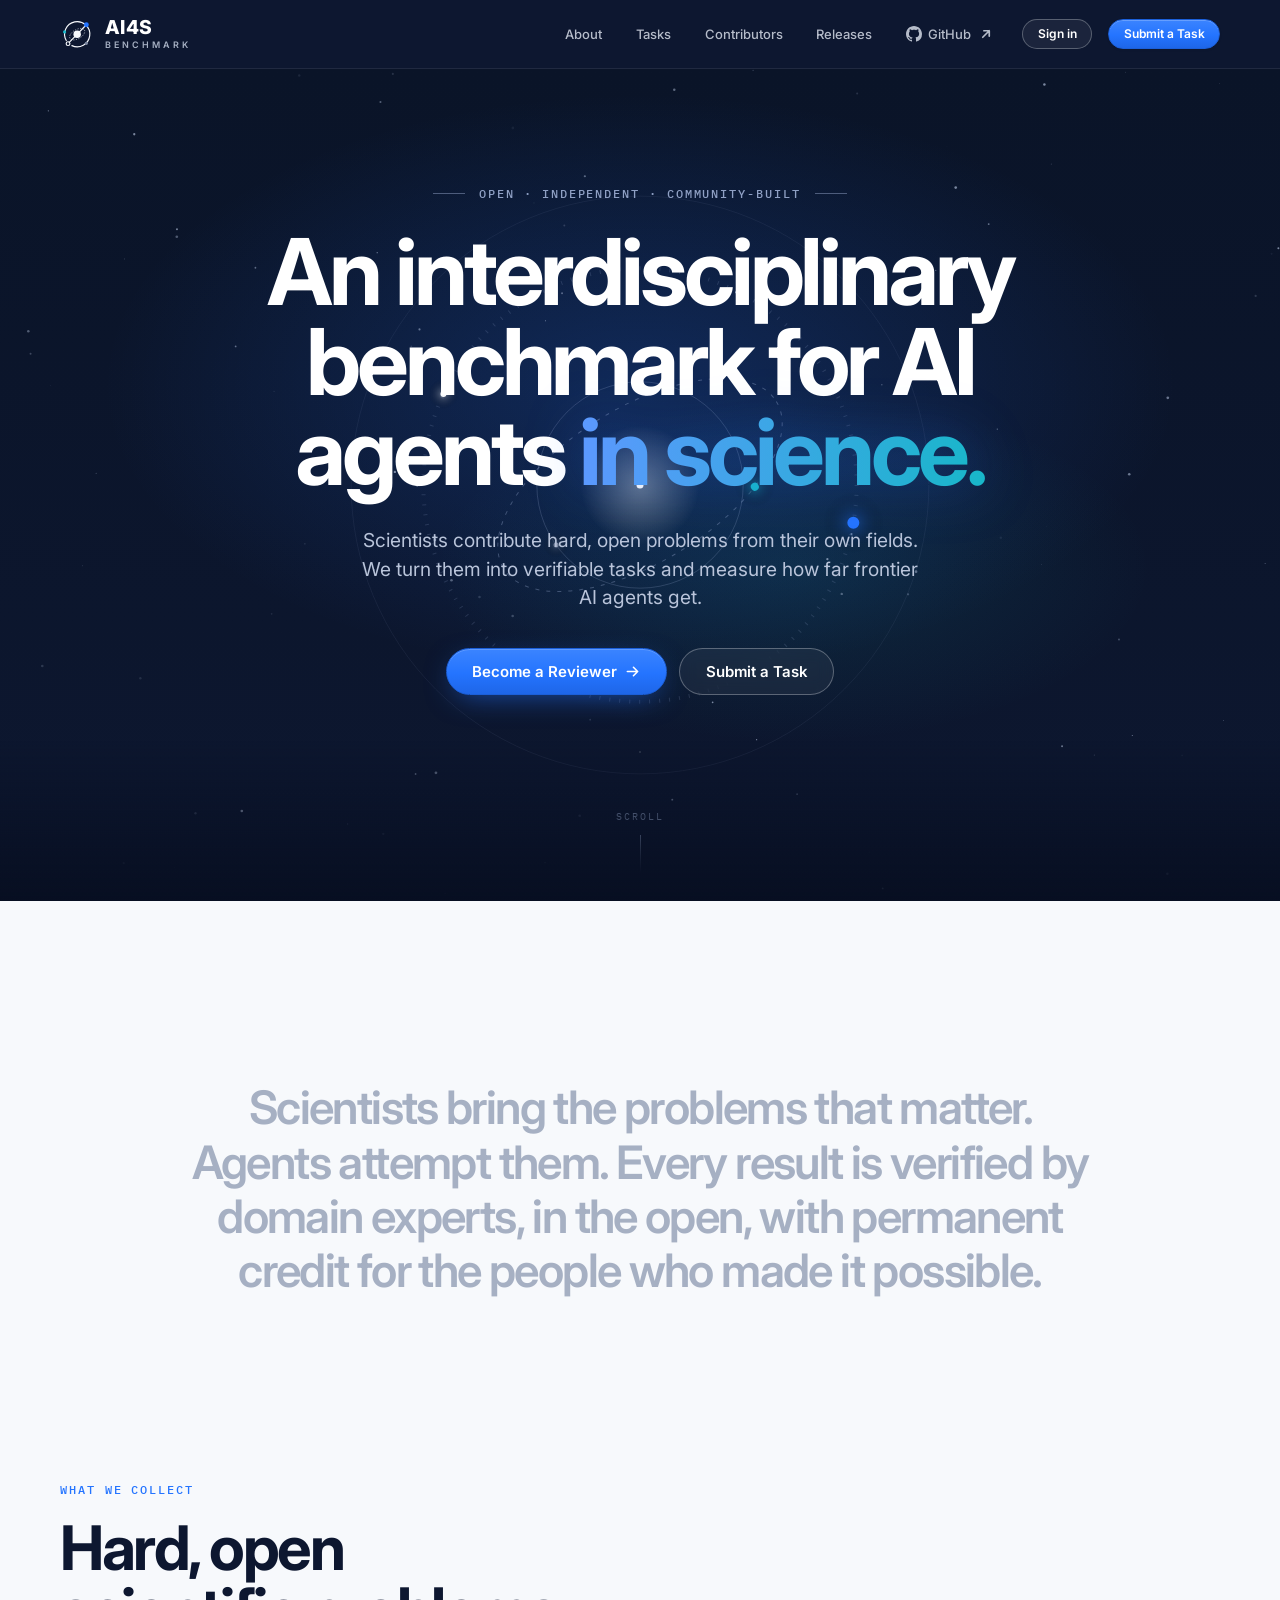
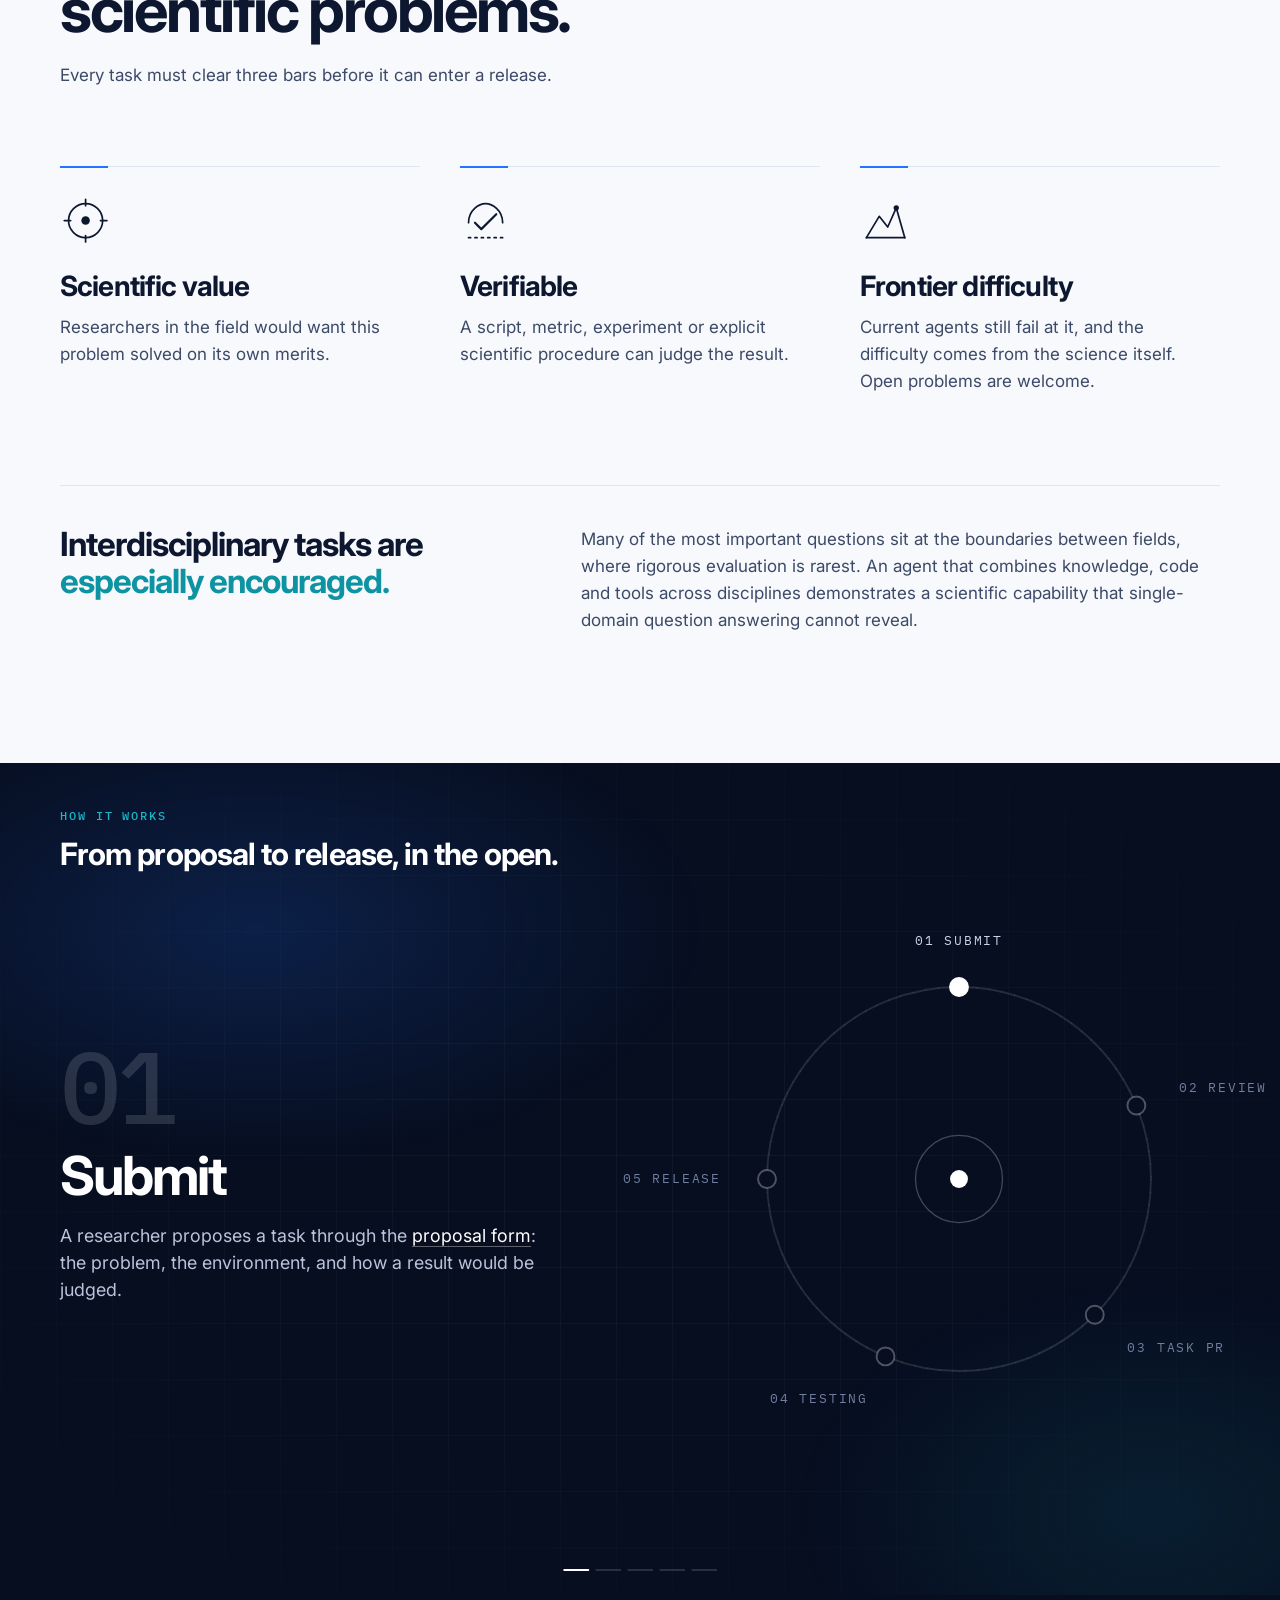
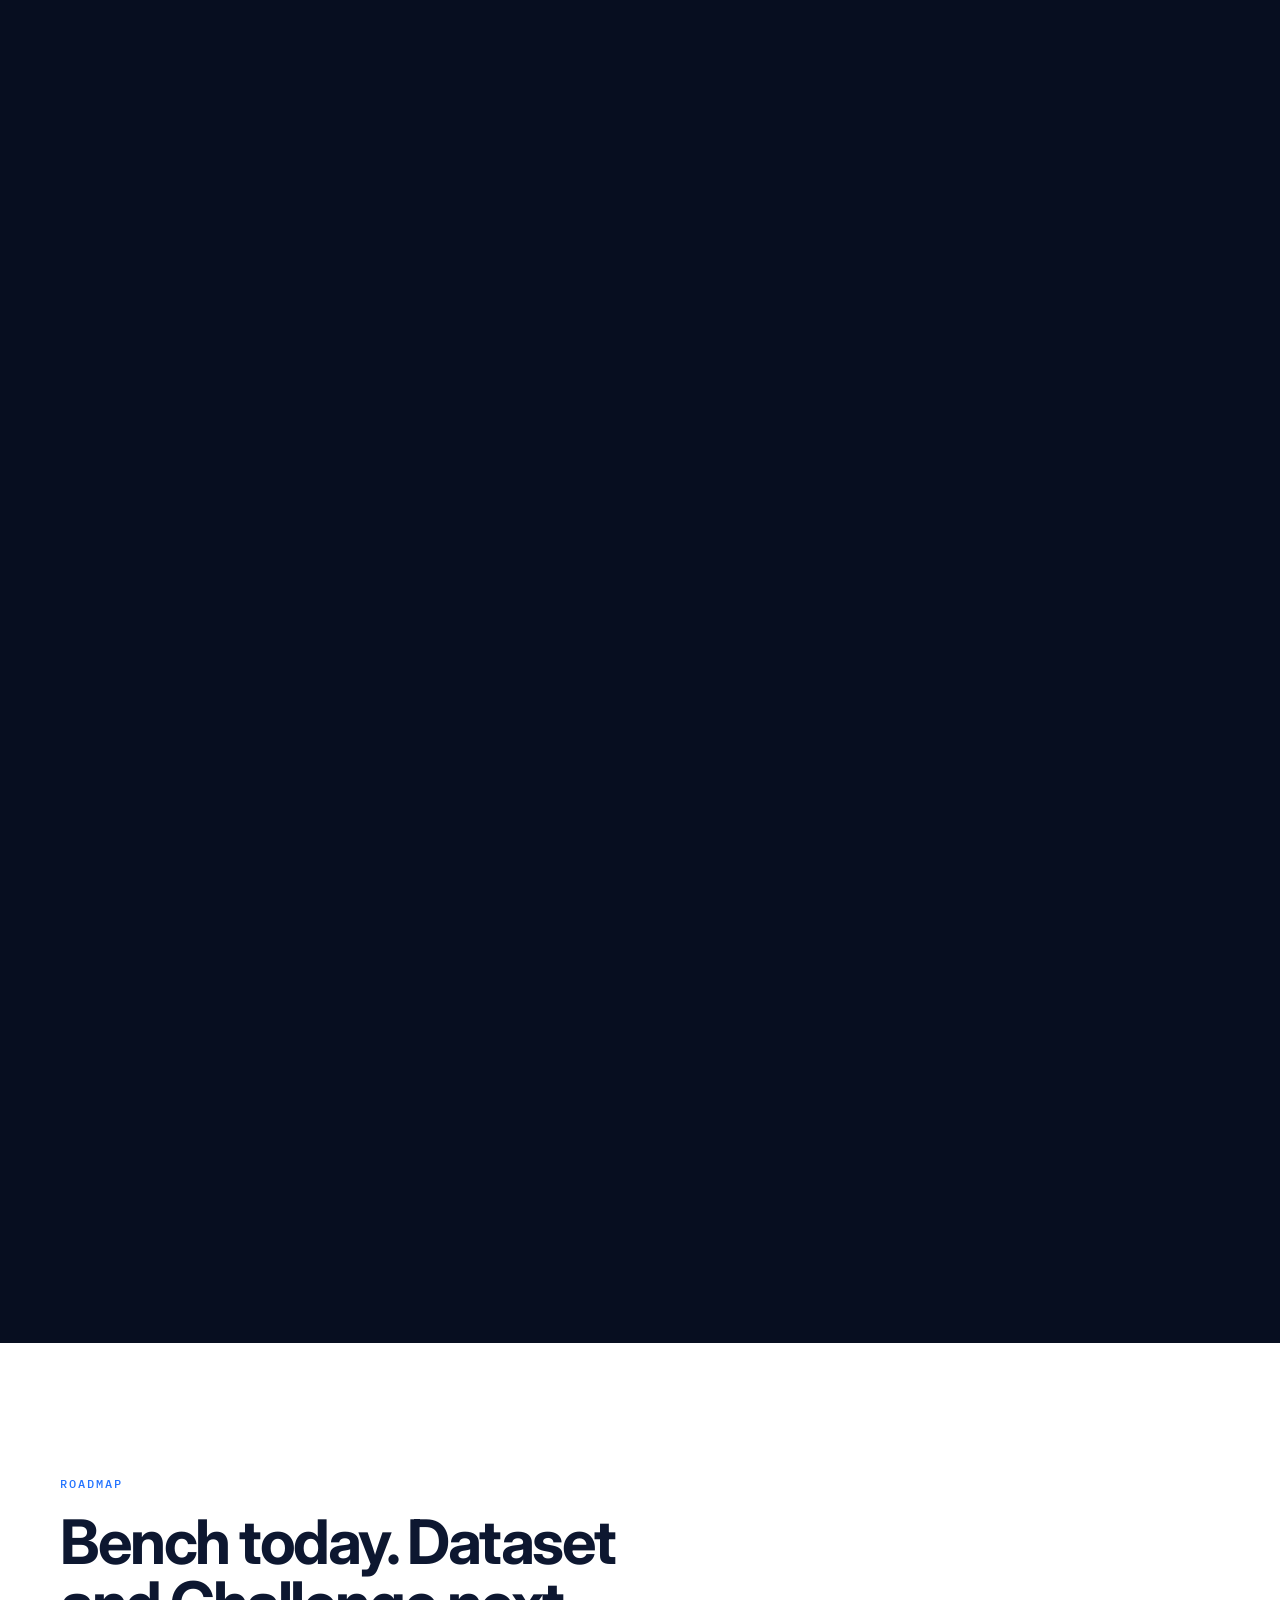
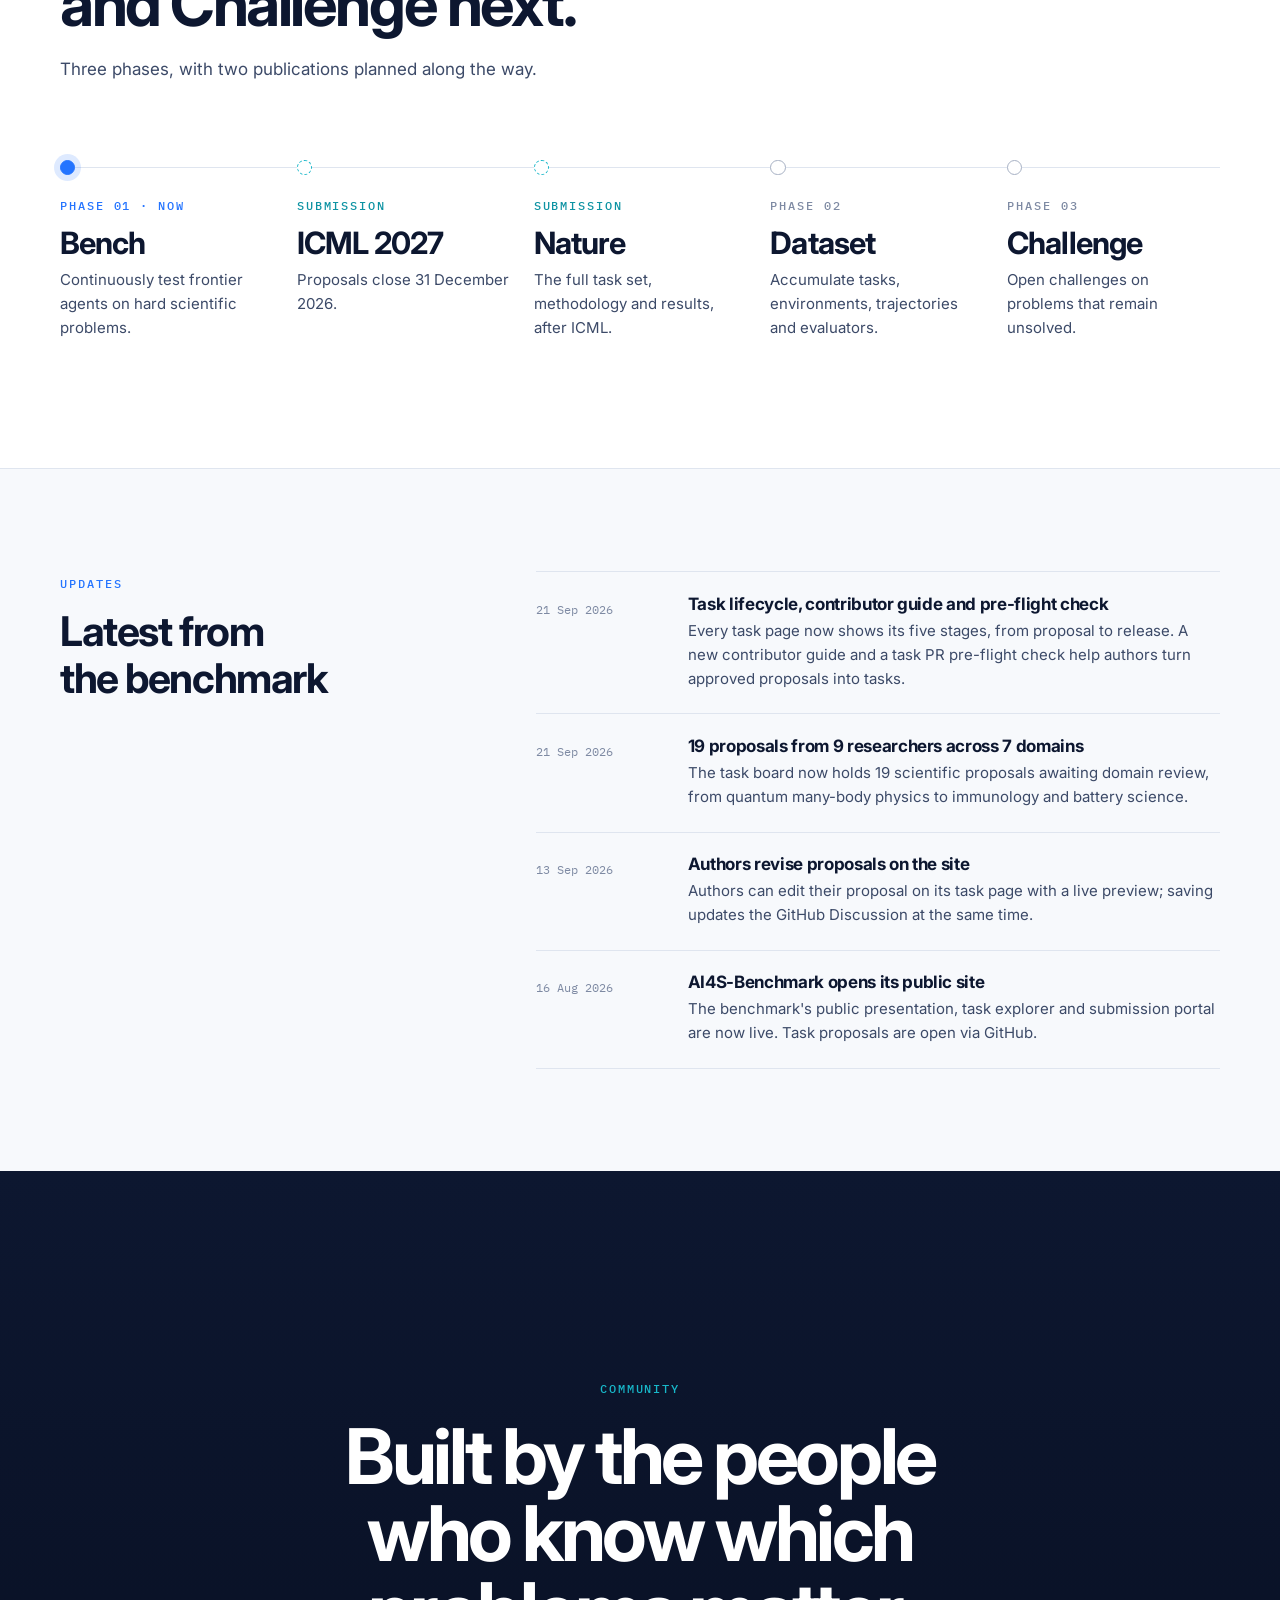
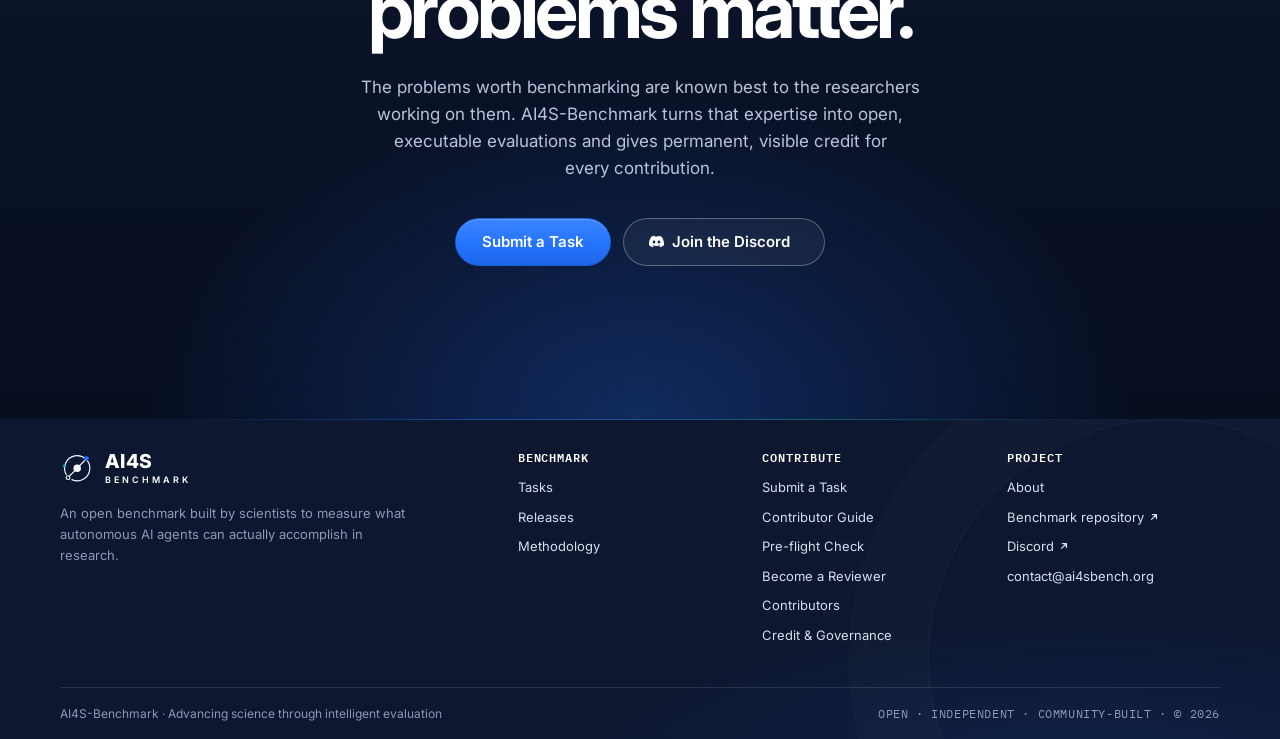
==== commit 6ca4570a: "Lifecycle: red 'Ended' pill for rejected proposals; bump asset versions to 20260921-2 The edge cache" ====
--- a/index.html
+++ b/index.html
@@ -19,12 +19,12 @@
   <link rel="preconnect" href="https://fonts.googleapis.com">
   <link rel="preconnect" href="https://fonts.gstatic.com" crossorigin>
   <link href="https://fonts.googleapis.com/css2?family=IBM+Plex+Mono:wght@400;500;600&family=Inter:wght@400;500;600;700;800&display=swap" rel="stylesheet">
-  <link rel="stylesheet" href="css/tokens.css?v=20260921">
-  <link rel="stylesheet" href="css/base.css?v=20260921">
-  <link rel="stylesheet" href="css/components.css?v=20260921">
-  <link rel="stylesheet" href="css/pages.css?v=20260921">
-  <link rel="stylesheet" href="css/home.css?v=20260921">
-  <link rel="stylesheet" href="css/workflow.css?v=20260921">
+  <link rel="stylesheet" href="css/tokens.css?v=20260921-2">
+  <link rel="stylesheet" href="css/base.css?v=20260921-2">
+  <link rel="stylesheet" href="css/components.css?v=20260921-2">
+  <link rel="stylesheet" href="css/pages.css?v=20260921-2">
+  <link rel="stylesheet" href="css/home.css?v=20260921-2">
+  <link rel="stylesheet" href="css/workflow.css?v=20260921-2">
 </head>
 <body data-root="" data-page="home">
   <a class="skip-link" href="#main">Skip to content</a>
@@ -299,7 +299,7 @@
     </div>
   </footer>
 
-  <script type="module" src="js/app.js?v=20260921"></script>
-  <script type="module" src="js/pages/home.js?v=20260921"></script>
+  <script type="module" src="js/app.js?v=20260921-2"></script>
+  <script type="module" src="js/pages/home.js?v=20260921-2"></script>
 </body>
 </html>
--- a/css/workflow.css
+++ b/css/workflow.css
@@ -156,6 +156,7 @@
   vertical-align: 0.1em;
 }
 .stagetrack__step.is-attention .stagetrack__now { background: var(--amber-soft); color: var(--amber); }
+.stagetrack__step.is-stopped .stagetrack__now { background: var(--red-soft); color: #A23A3A; }
 .stagetrack__note { font-size: var(--text-sm); color: var(--ink-secondary); line-height: var(--leading-snug); }
 .stagetrack__step.is-upcoming .stagetrack__note { color: var(--ink-faint); }
 .stagetrack__meta { font-family: var(--font-mono); font-size: var(--text-xs); color: var(--ink-muted); overflow-wrap: anywhere; }
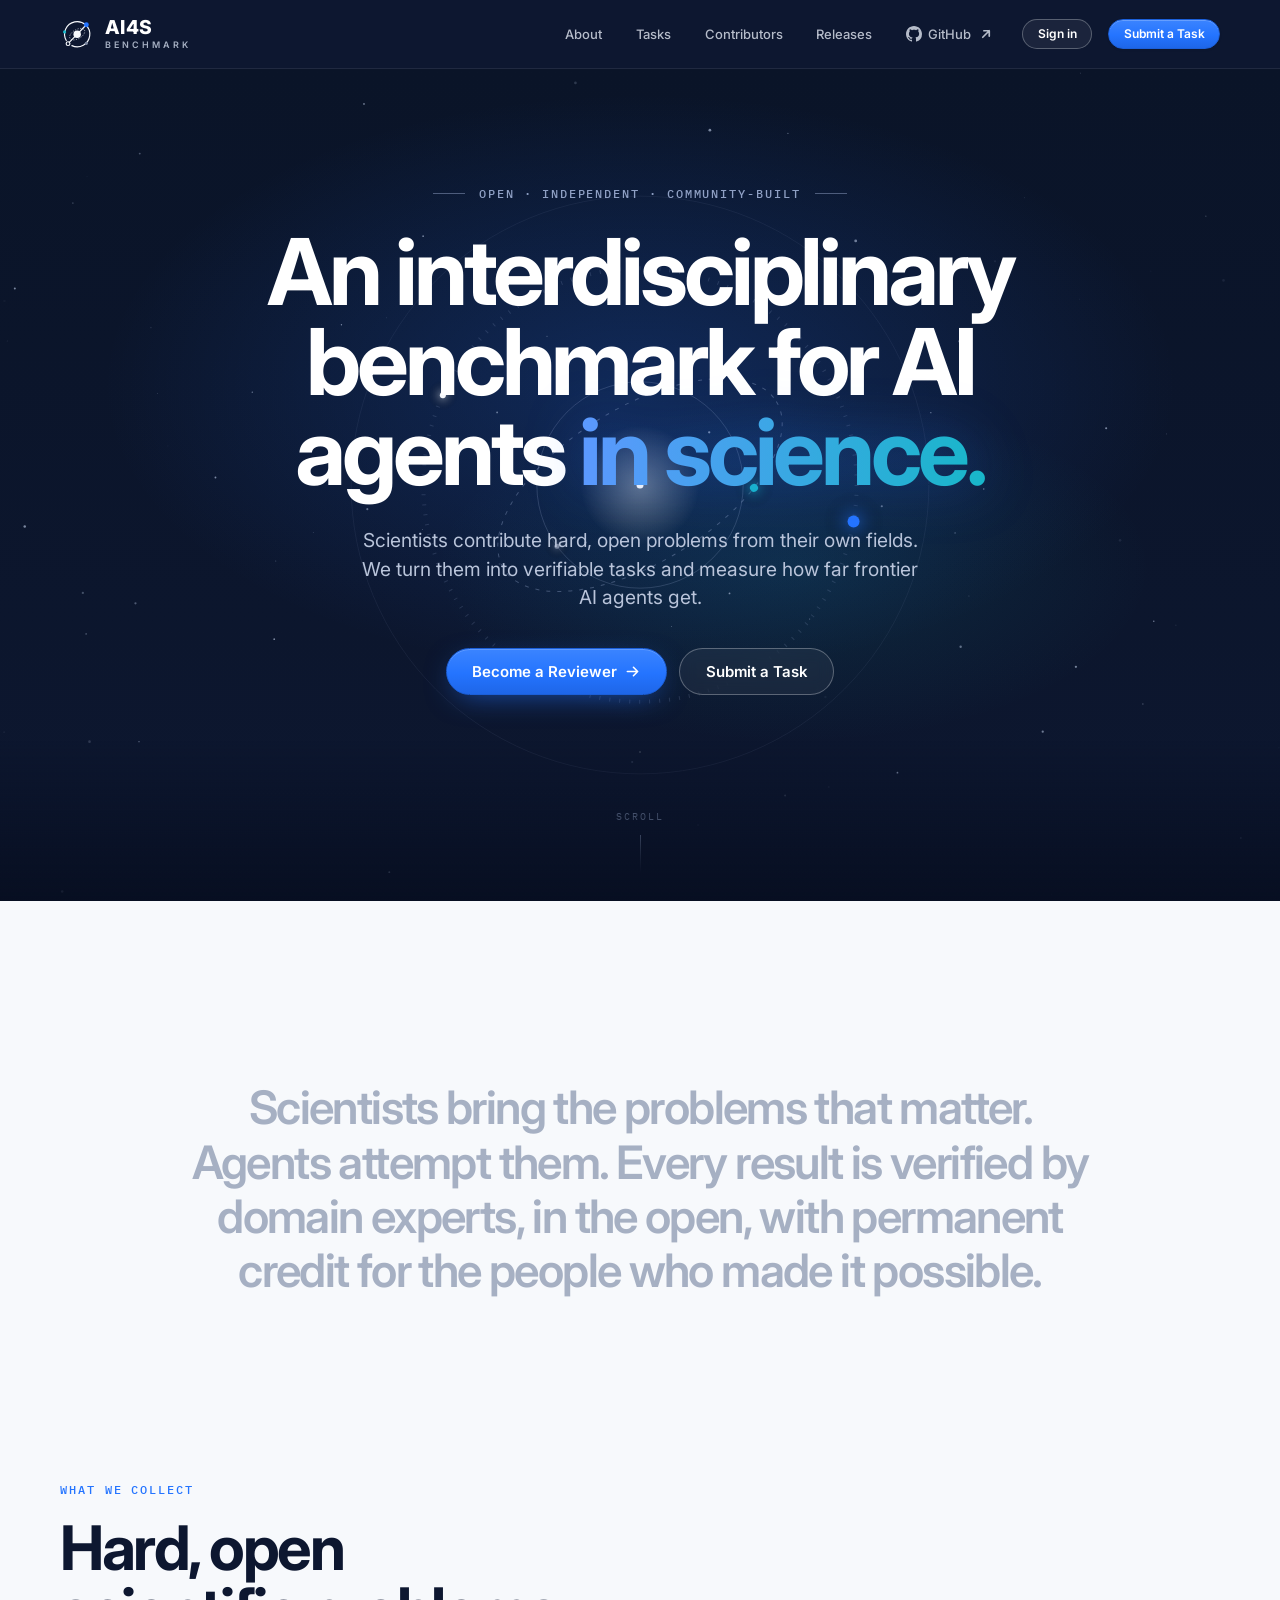
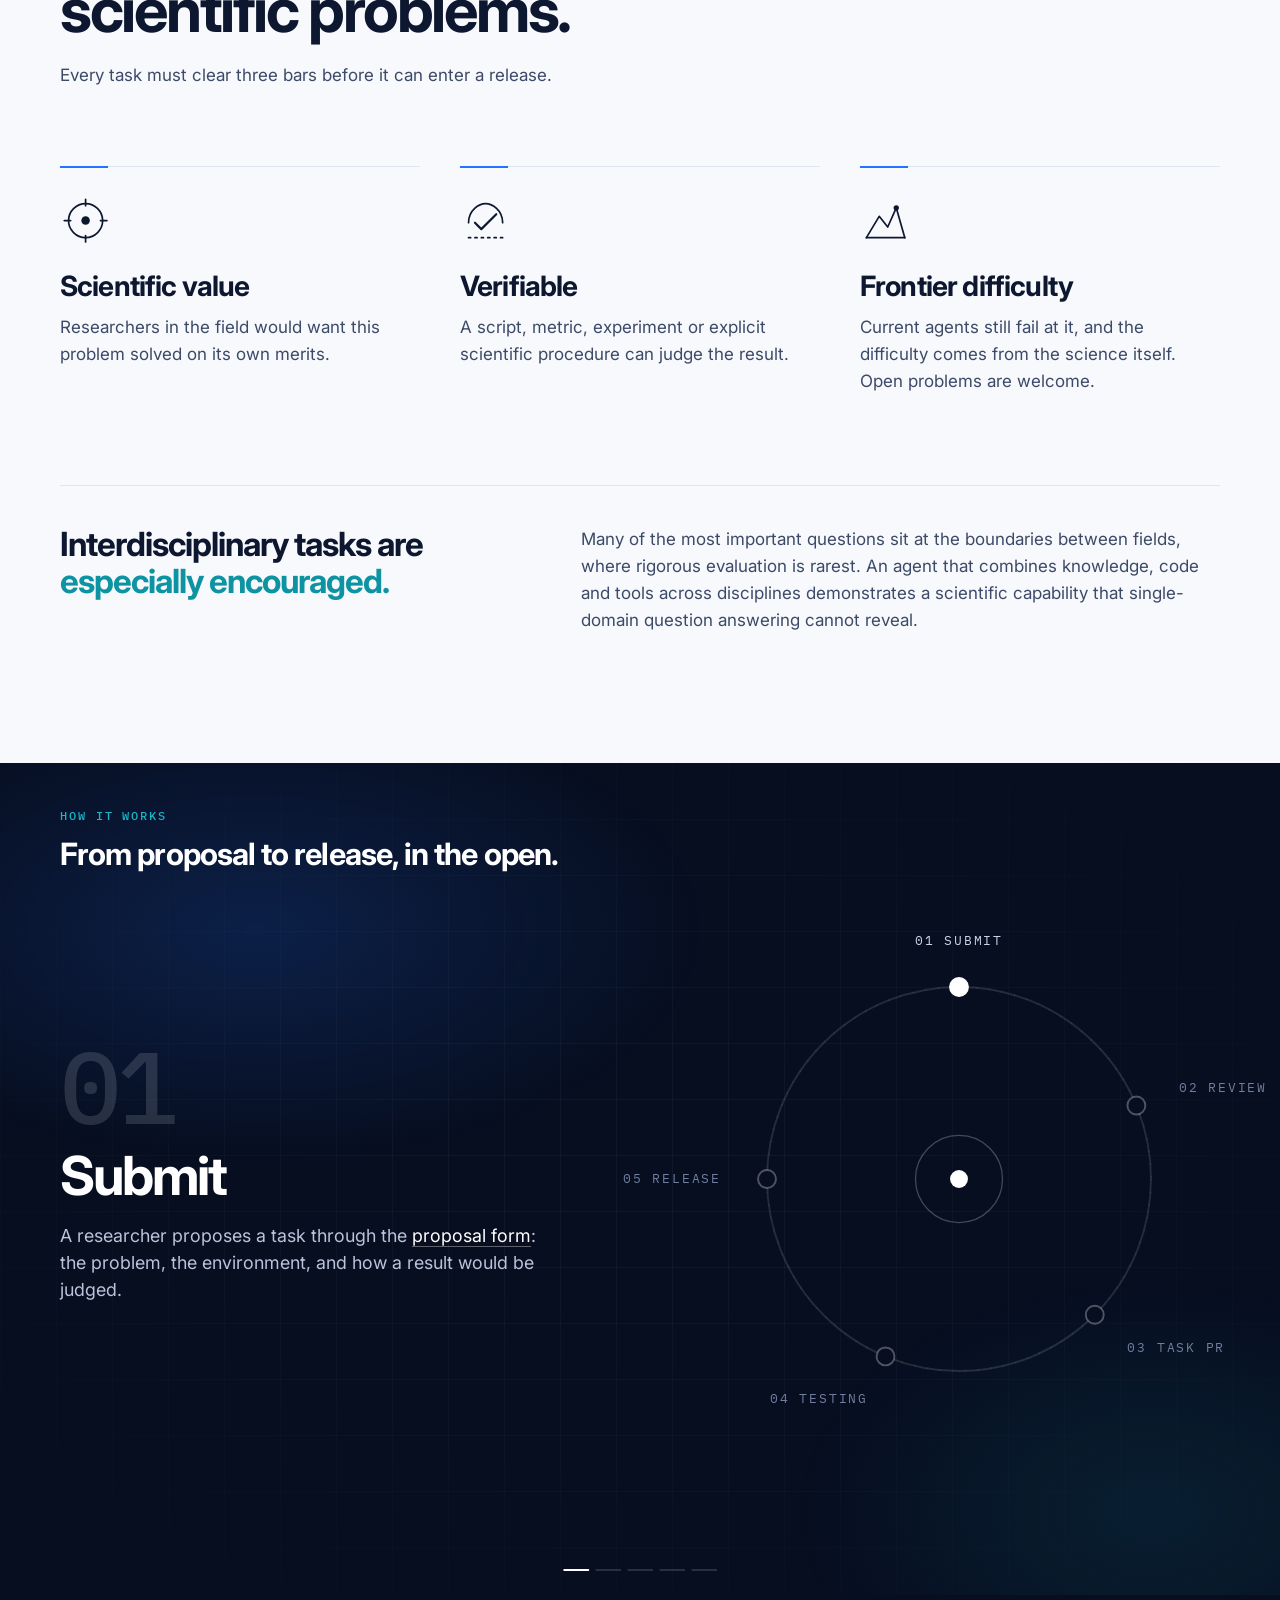
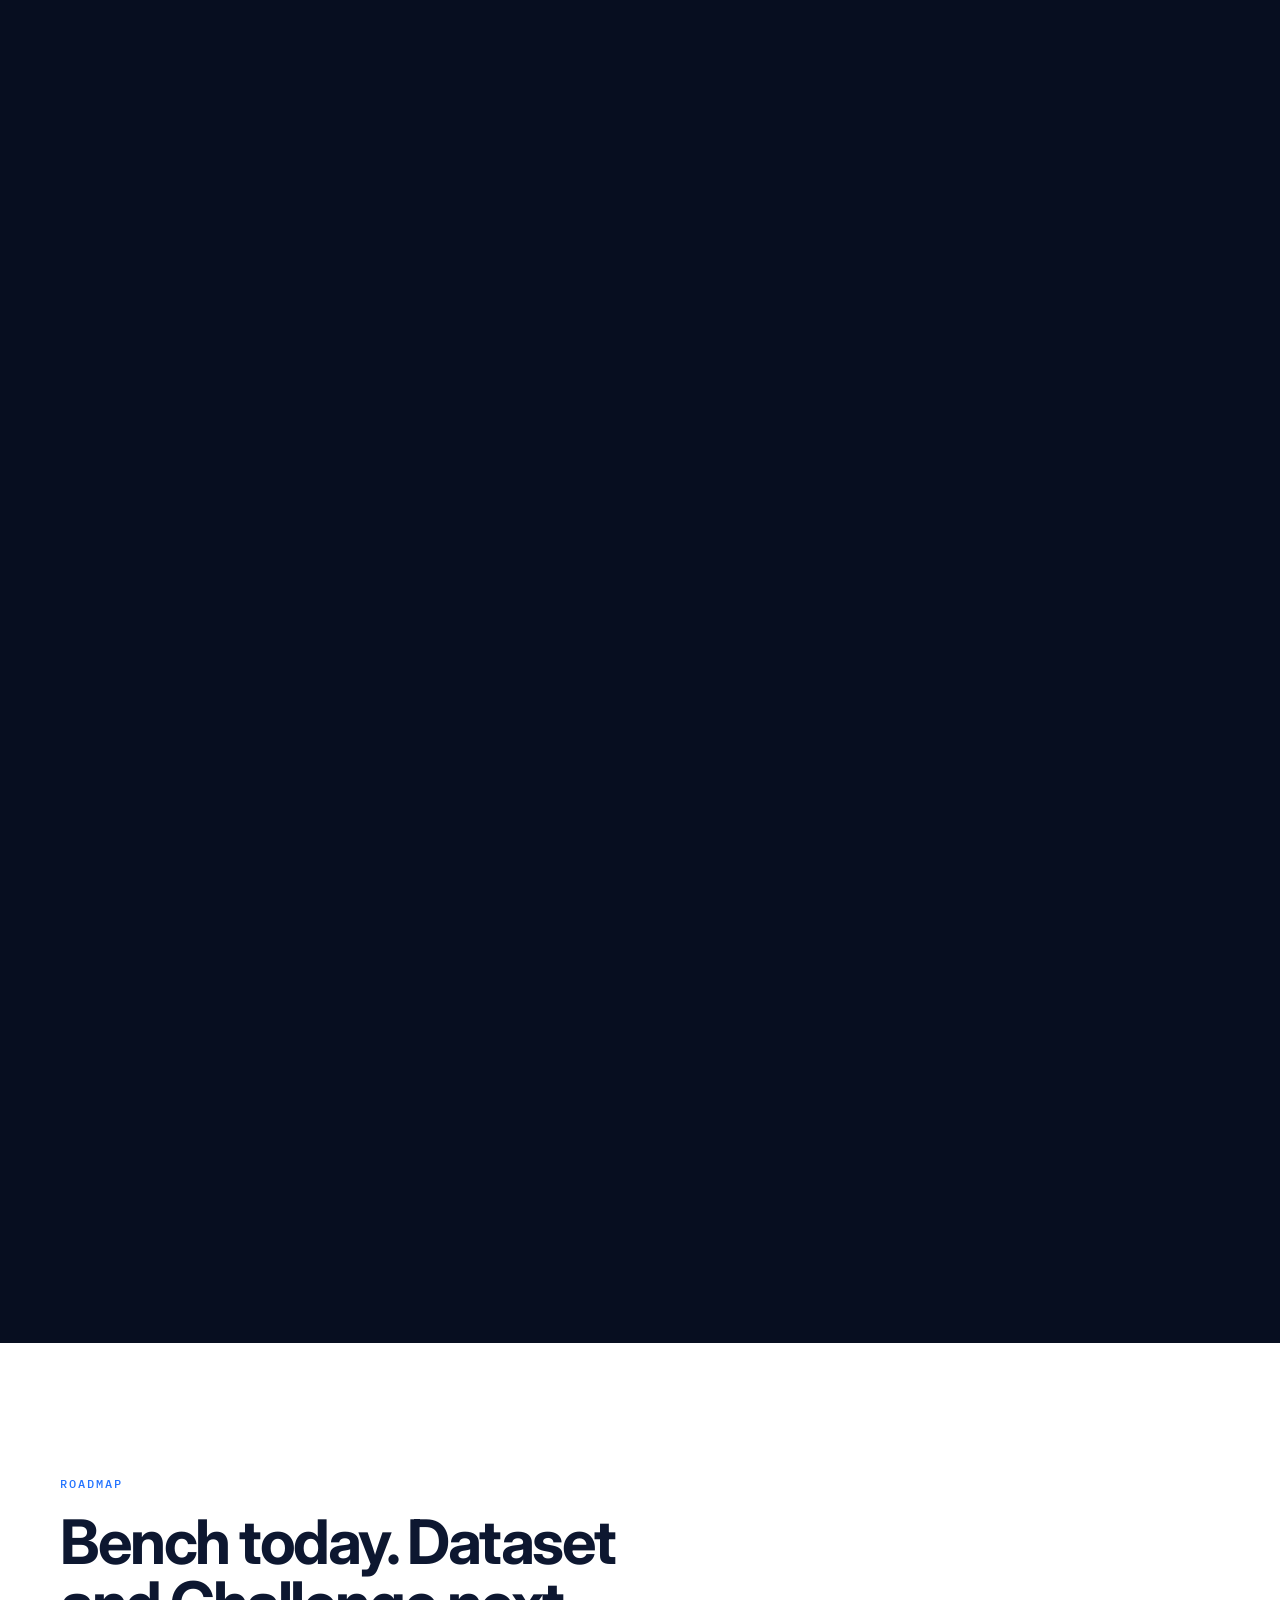
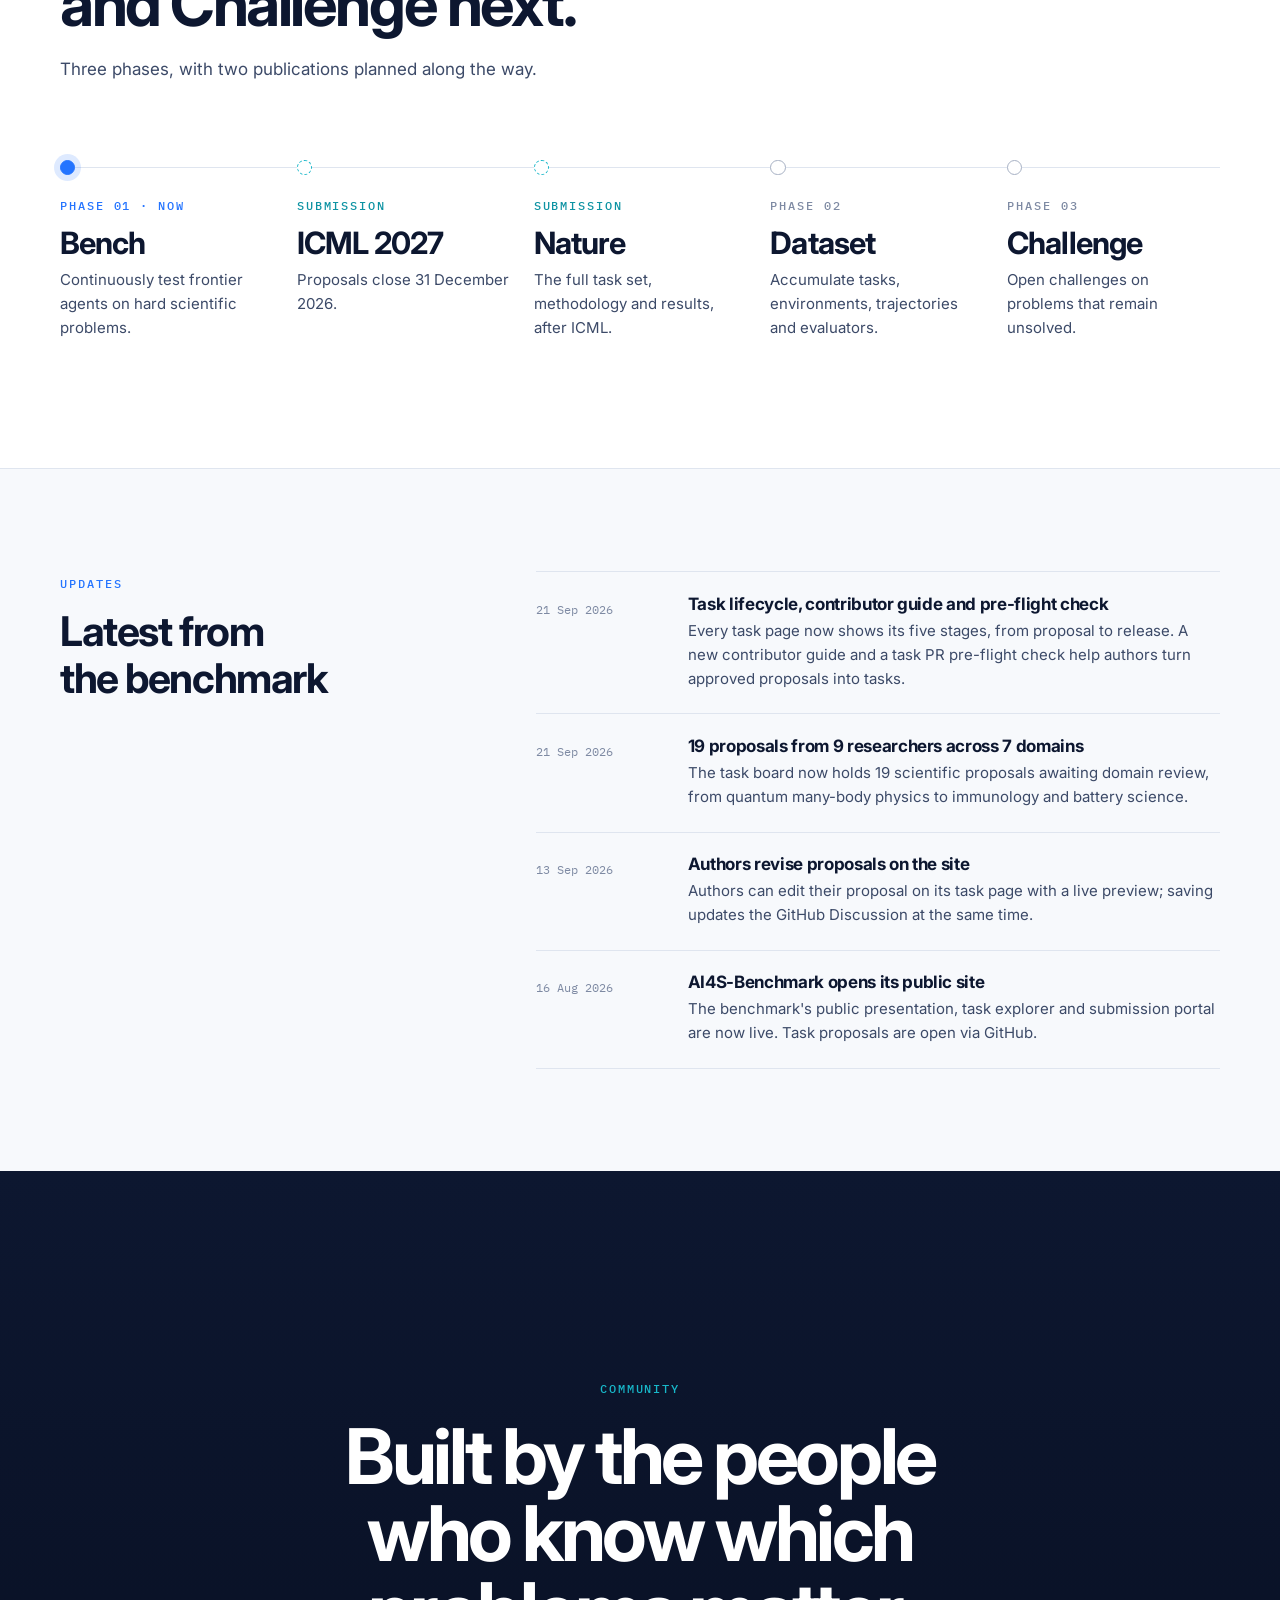
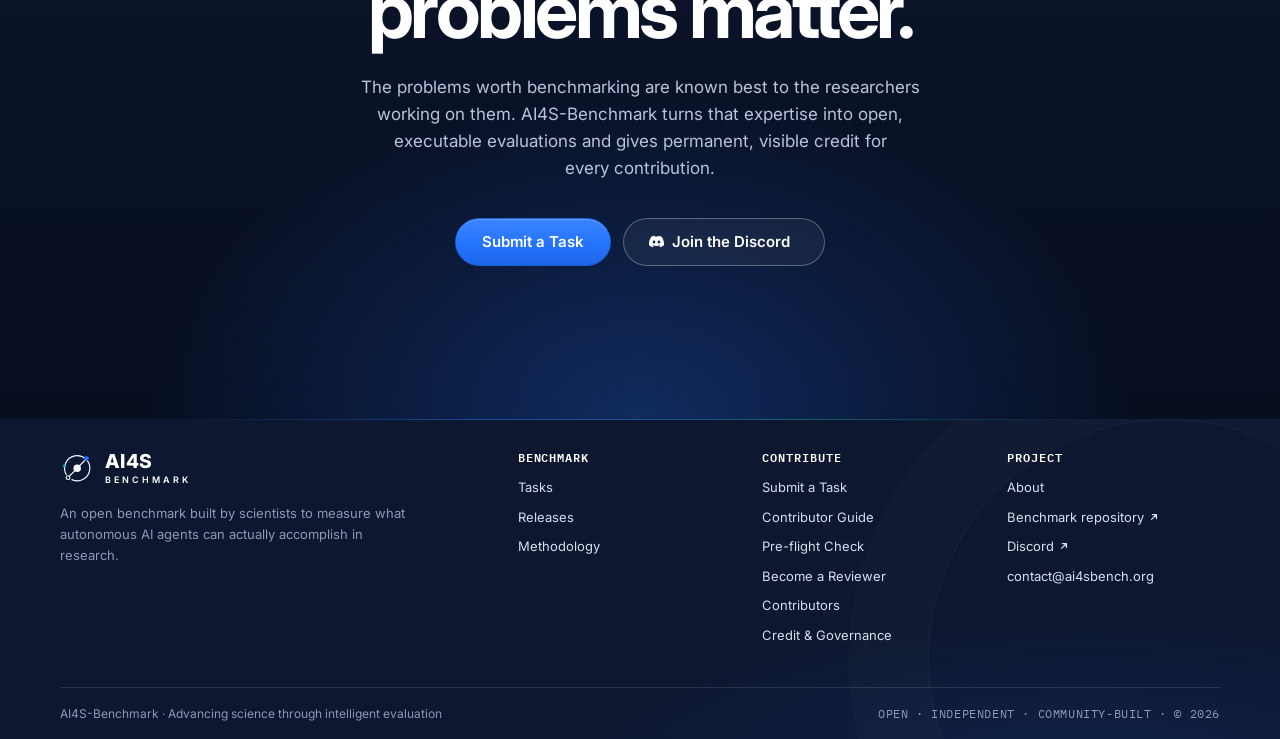
==== commit cc98ed01: "Review form: hide the schema version; missing sources is a suggestion, not a warning The review payl" ====
--- a/index.html
+++ b/index.html
@@ -19,12 +19,12 @@
   <link rel="preconnect" href="https://fonts.googleapis.com">
   <link rel="preconnect" href="https://fonts.gstatic.com" crossorigin>
   <link href="https://fonts.googleapis.com/css2?family=IBM+Plex+Mono:wght@400;500;600&family=Inter:wght@400;500;600;700;800&display=swap" rel="stylesheet">
-  <link rel="stylesheet" href="css/tokens.css?v=20260921-2">
-  <link rel="stylesheet" href="css/base.css?v=20260921-2">
-  <link rel="stylesheet" href="css/components.css?v=20260921-2">
-  <link rel="stylesheet" href="css/pages.css?v=20260921-2">
-  <link rel="stylesheet" href="css/home.css?v=20260921-2">
-  <link rel="stylesheet" href="css/workflow.css?v=20260921-2">
+  <link rel="stylesheet" href="css/tokens.css?v=20260921-3">
+  <link rel="stylesheet" href="css/base.css?v=20260921-3">
+  <link rel="stylesheet" href="css/components.css?v=20260921-3">
+  <link rel="stylesheet" href="css/pages.css?v=20260921-3">
+  <link rel="stylesheet" href="css/home.css?v=20260921-3">
+  <link rel="stylesheet" href="css/workflow.css?v=20260921-3">
 </head>
 <body data-root="" data-page="home">
   <a class="skip-link" href="#main">Skip to content</a>
@@ -299,7 +299,7 @@
     </div>
   </footer>
 
-  <script type="module" src="js/app.js?v=20260921-2"></script>
-  <script type="module" src="js/pages/home.js?v=20260921-2"></script>
+  <script type="module" src="js/app.js?v=20260921-3"></script>
+  <script type="module" src="js/pages/home.js?v=20260921-3"></script>
 </body>
 </html>
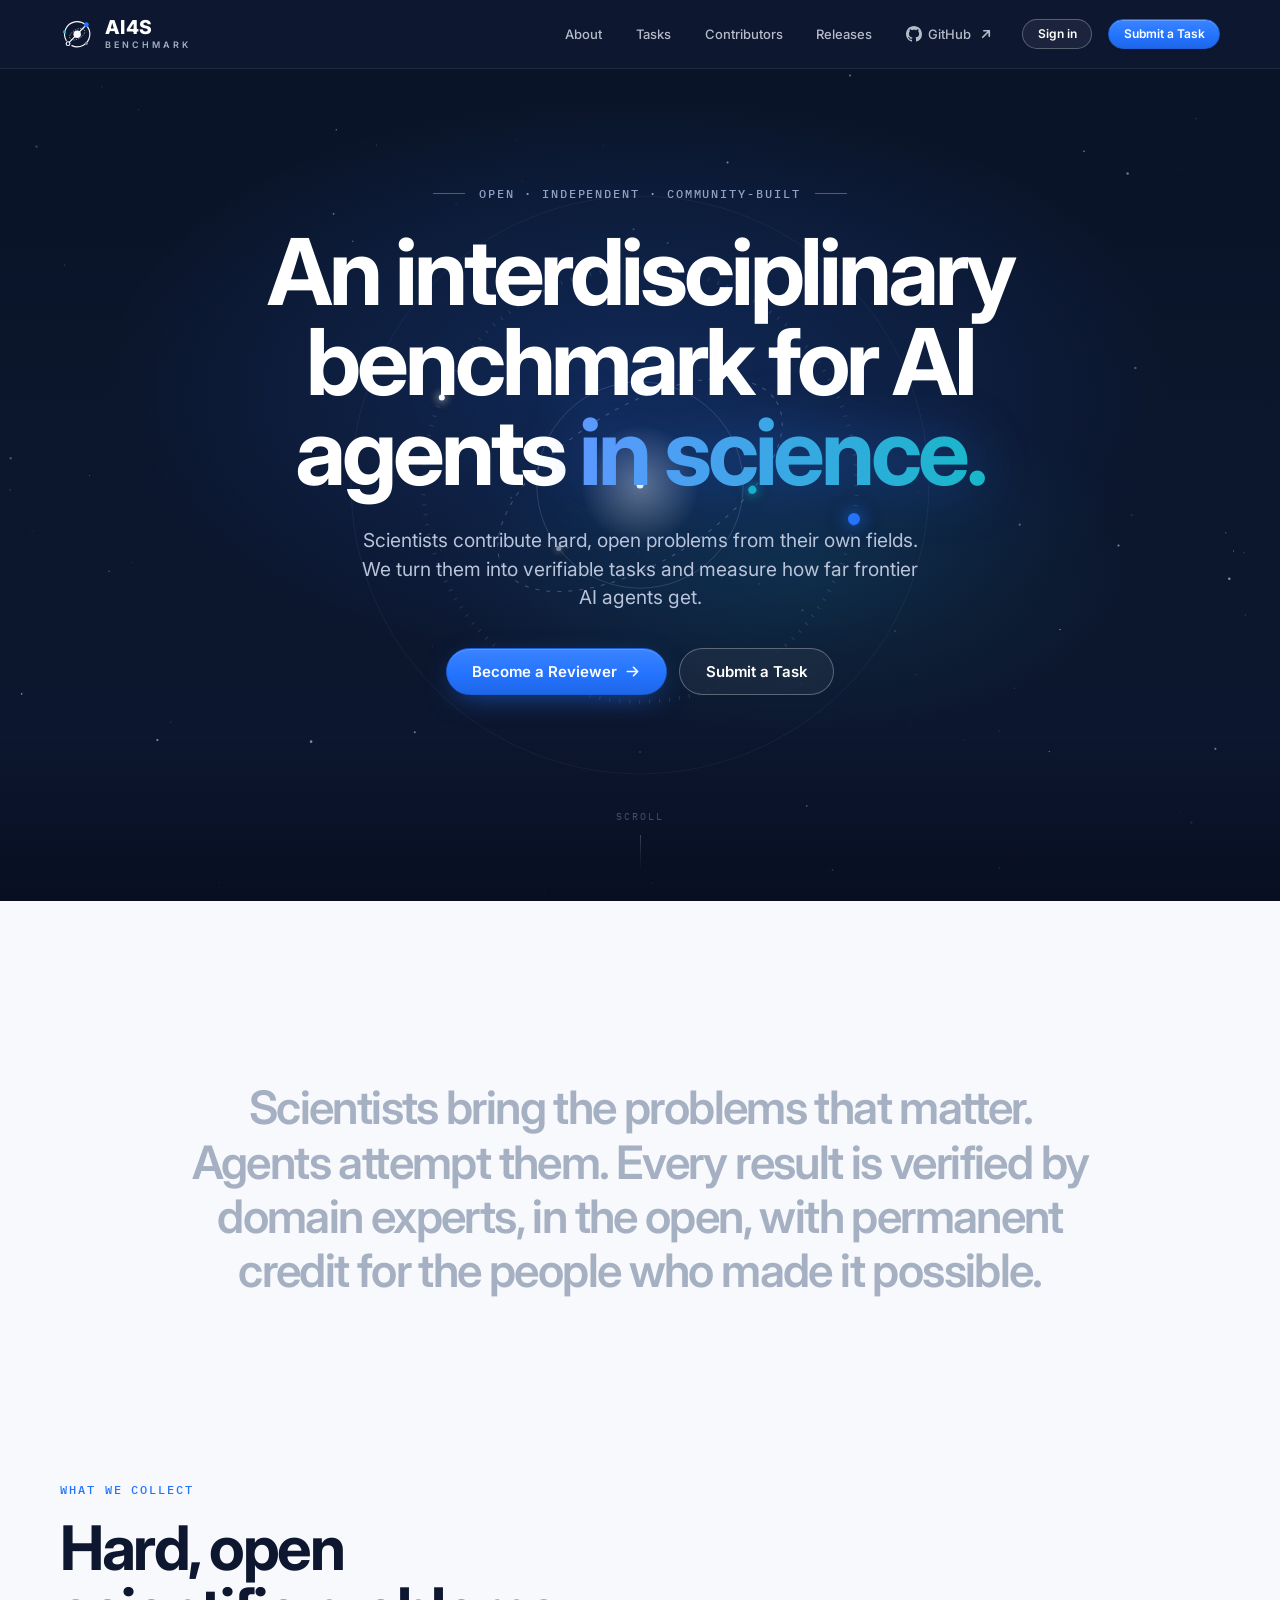
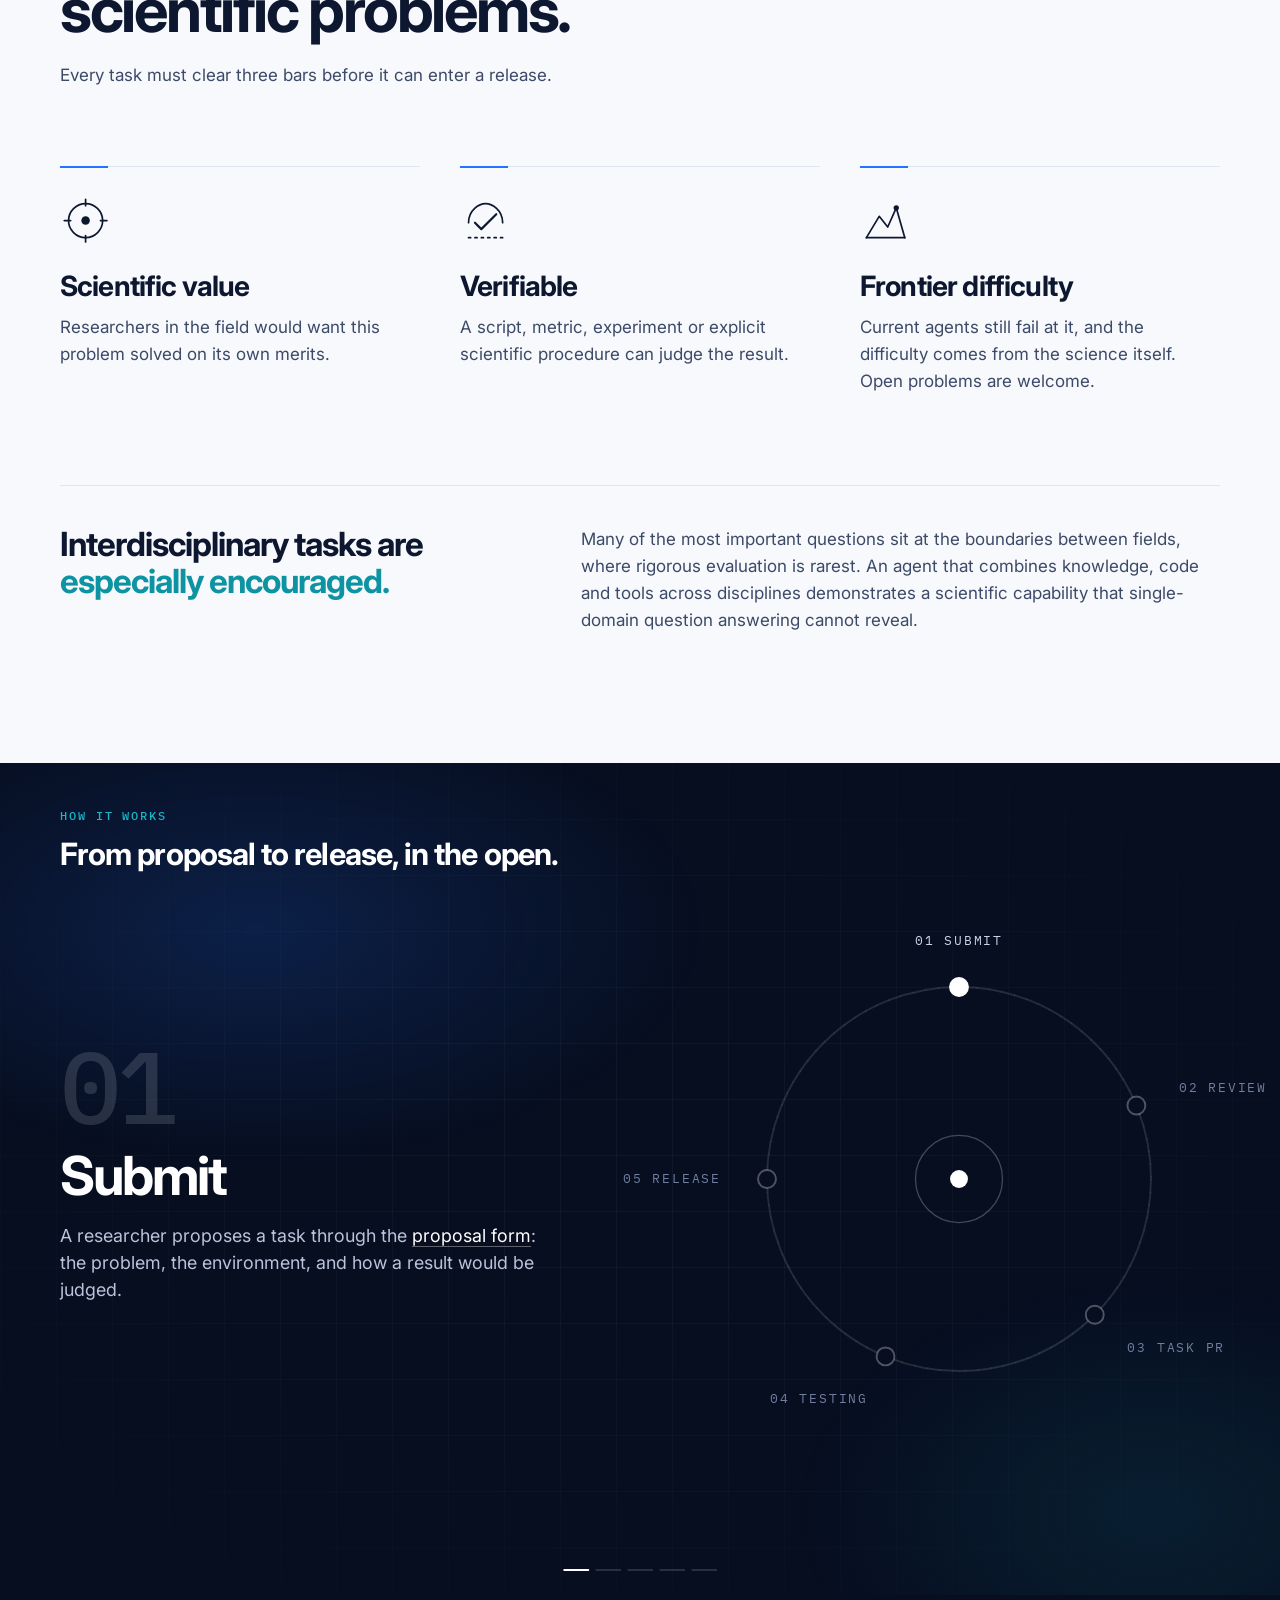
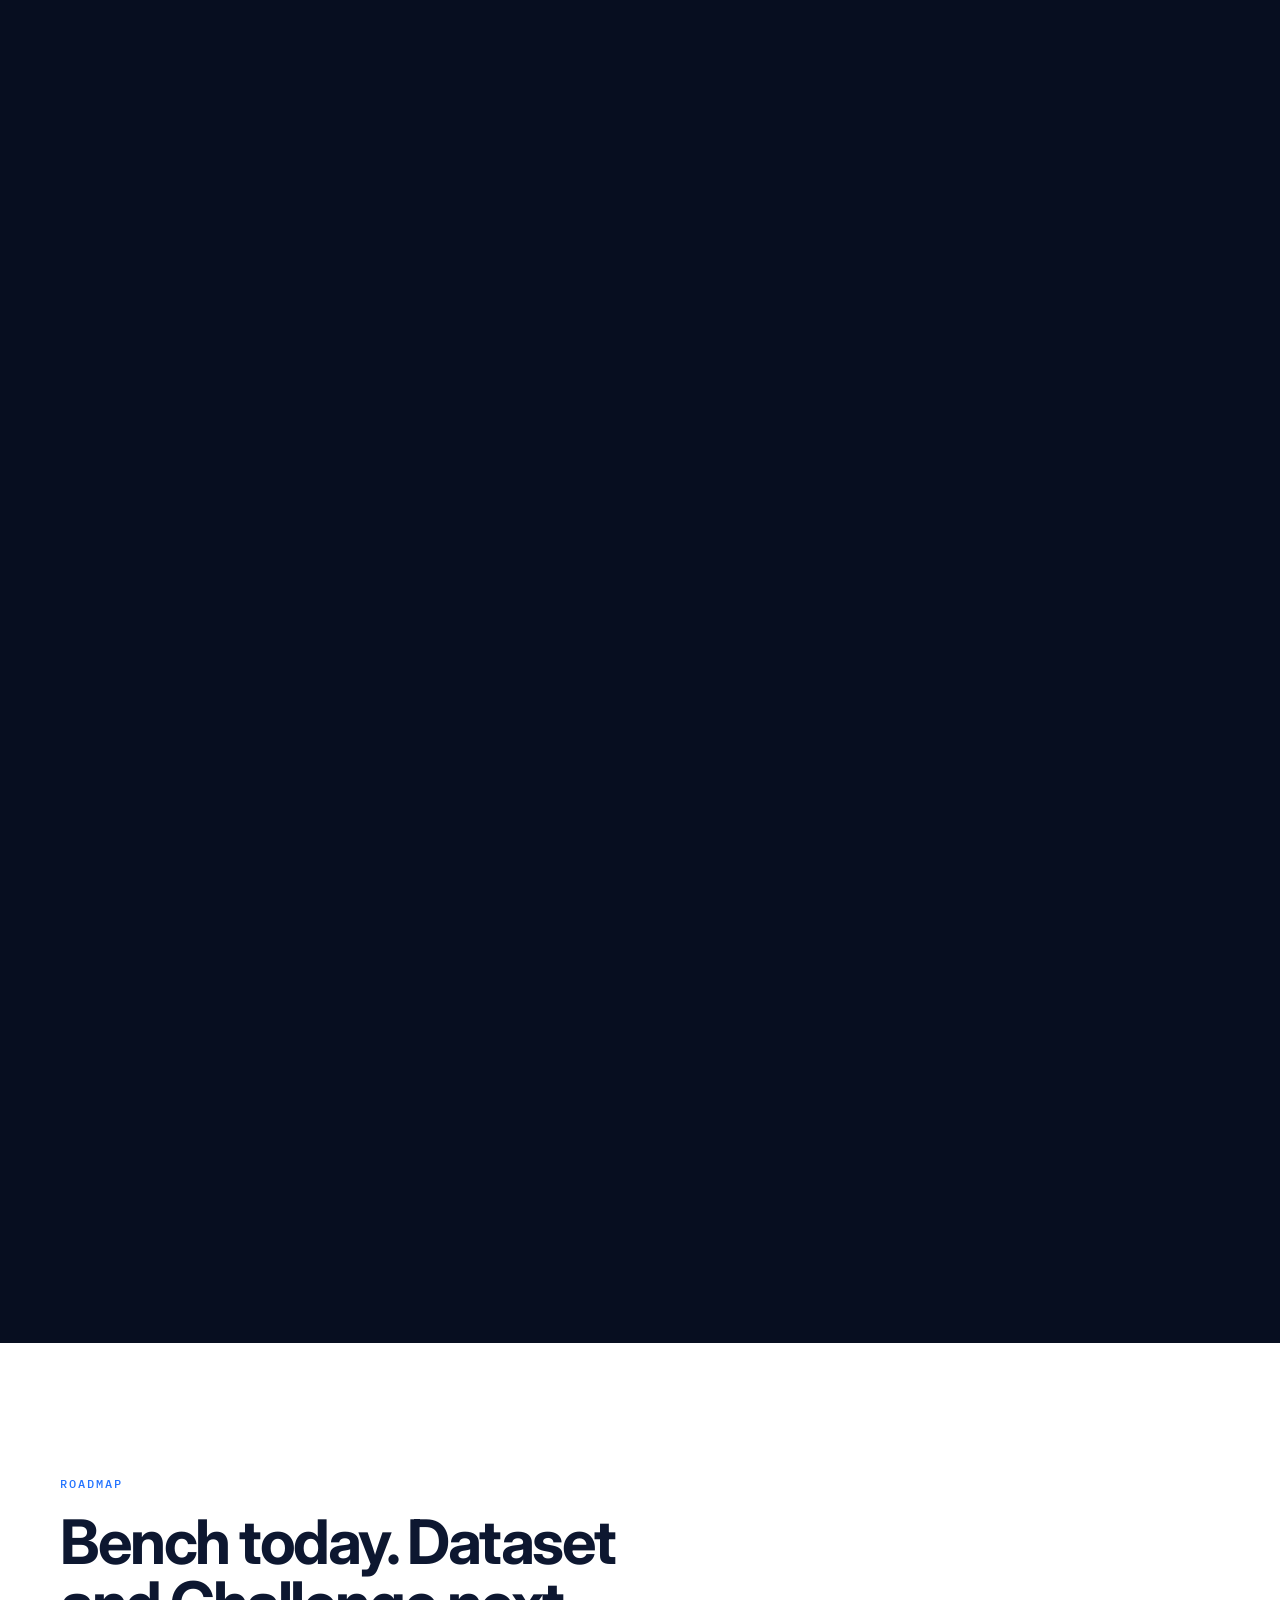
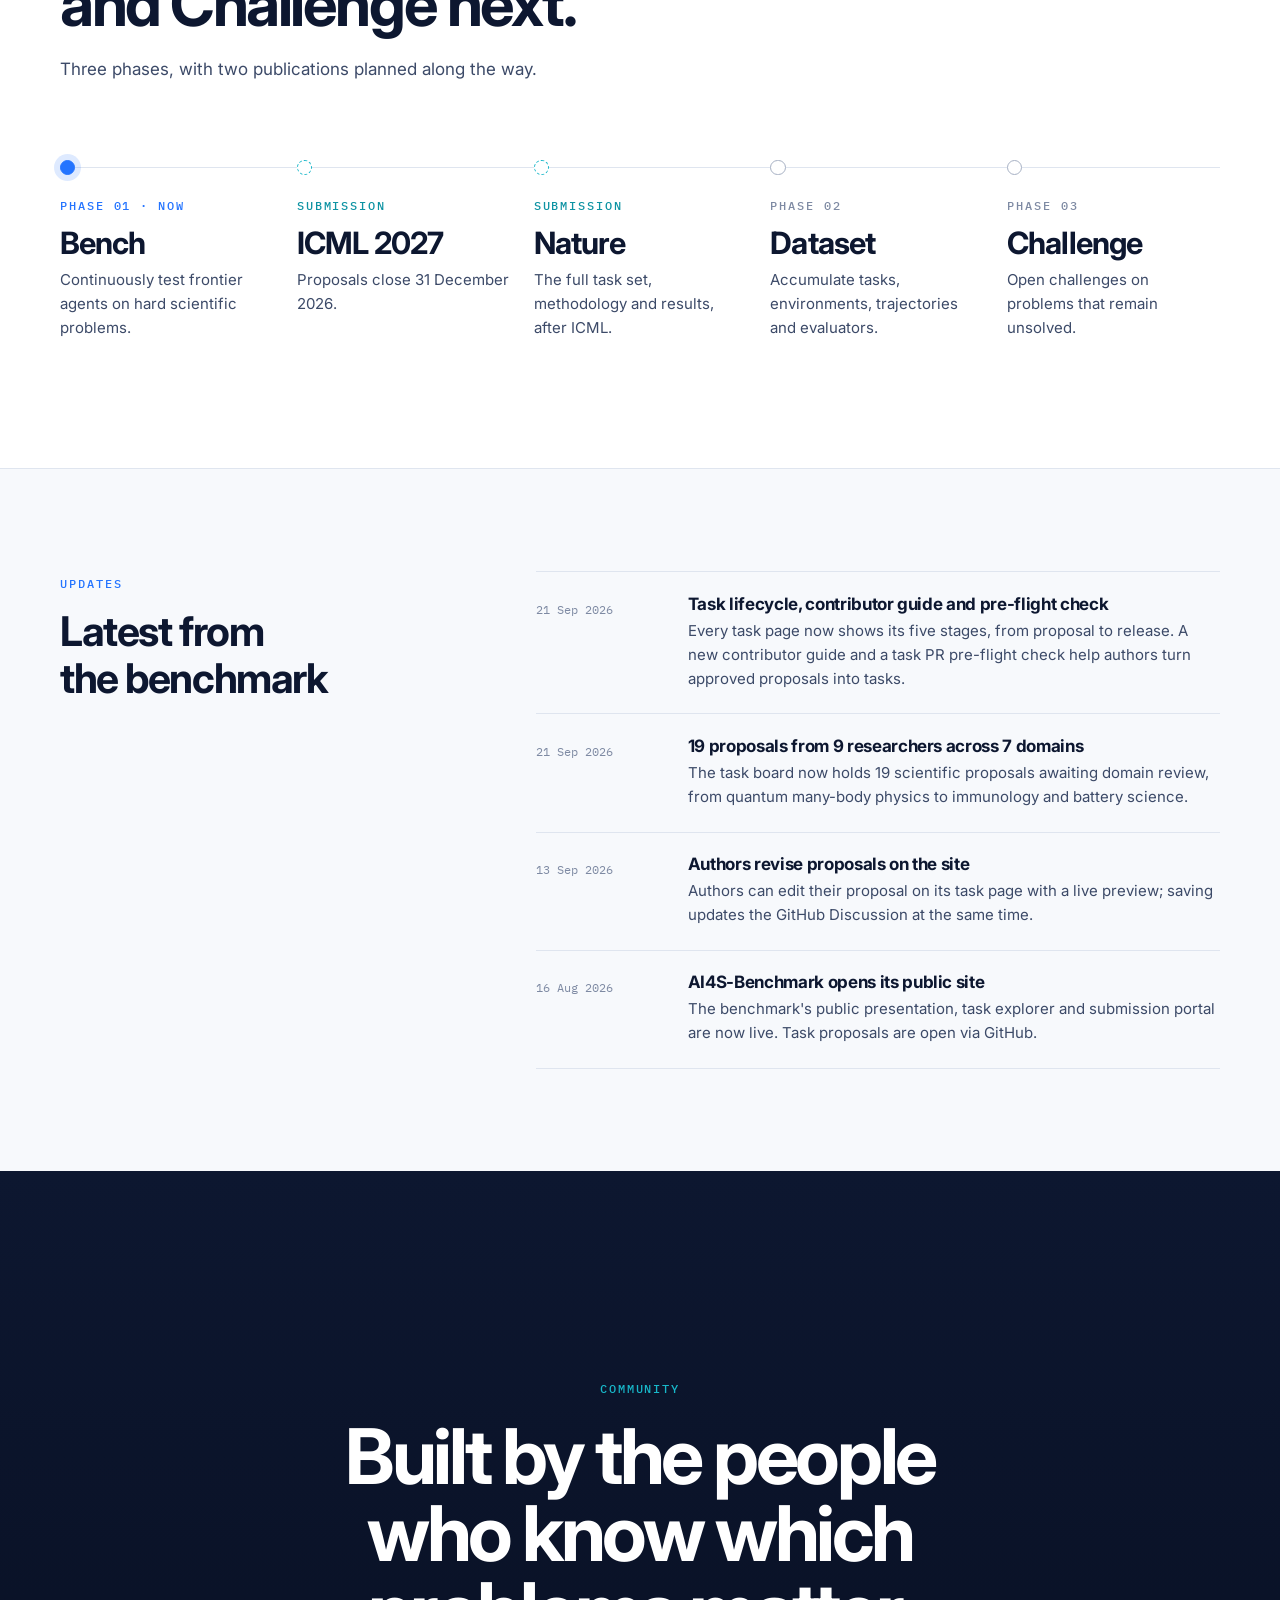
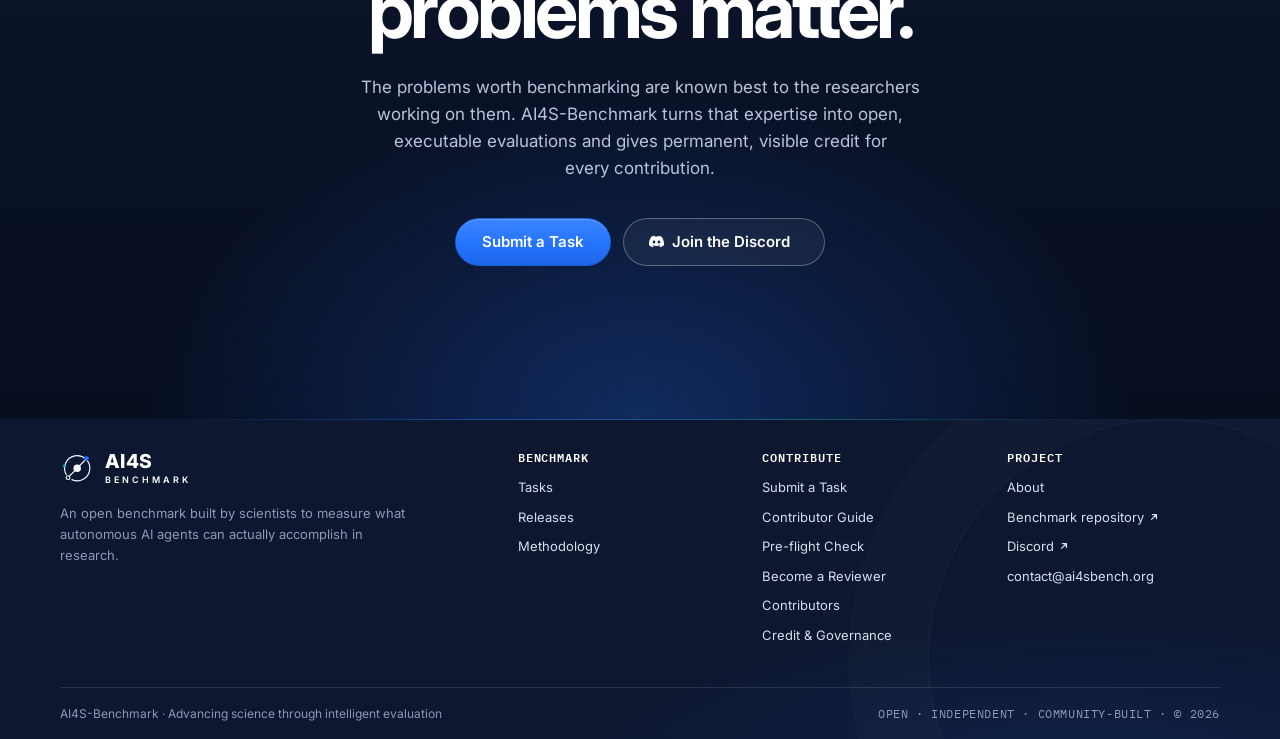
==== commit 95a0cf79: "Reviews: reviewer-shaped form in a side drawer, every review listed, no prefill from others - Task p" ====
--- a/index.html
+++ b/index.html
@@ -19,12 +19,12 @@
   <link rel="preconnect" href="https://fonts.googleapis.com">
   <link rel="preconnect" href="https://fonts.gstatic.com" crossorigin>
   <link href="https://fonts.googleapis.com/css2?family=IBM+Plex+Mono:wght@400;500;600&family=Inter:wght@400;500;600;700;800&display=swap" rel="stylesheet">
-  <link rel="stylesheet" href="css/tokens.css?v=20260921-3">
-  <link rel="stylesheet" href="css/base.css?v=20260921-3">
-  <link rel="stylesheet" href="css/components.css?v=20260921-3">
-  <link rel="stylesheet" href="css/pages.css?v=20260921-3">
-  <link rel="stylesheet" href="css/home.css?v=20260921-3">
-  <link rel="stylesheet" href="css/workflow.css?v=20260921-3">
+  <link rel="stylesheet" href="css/tokens.css?v=20260927-1">
+  <link rel="stylesheet" href="css/base.css?v=20260927-1">
+  <link rel="stylesheet" href="css/components.css?v=20260927-1">
+  <link rel="stylesheet" href="css/pages.css?v=20260927-1">
+  <link rel="stylesheet" href="css/home.css?v=20260927-1">
+  <link rel="stylesheet" href="css/workflow.css?v=20260927-1">
 </head>
 <body data-root="" data-page="home">
   <a class="skip-link" href="#main">Skip to content</a>
@@ -299,7 +299,7 @@
     </div>
   </footer>
 
-  <script type="module" src="js/app.js?v=20260921-3"></script>
-  <script type="module" src="js/pages/home.js?v=20260921-3"></script>
+  <script type="module" src="js/app.js?v=20260927-1"></script>
+  <script type="module" src="js/pages/home.js?v=20260927-1"></script>
 </body>
 </html>
--- a/css/workflow.css
+++ b/css/workflow.css
@@ -94,7 +94,8 @@
   margin: 0;
   padding: 0;
   display: grid;
-  grid-template-columns: repeat(5, minmax(0, 1fr));
+  /* One column per public stage (PUBLIC_STAGE_COUNT in js/lifecycle.js). */
+  grid-template-columns: repeat(auto-fit, minmax(0, 17rem));
   gap: var(--space-3);
 }
 .stagetrack__step {
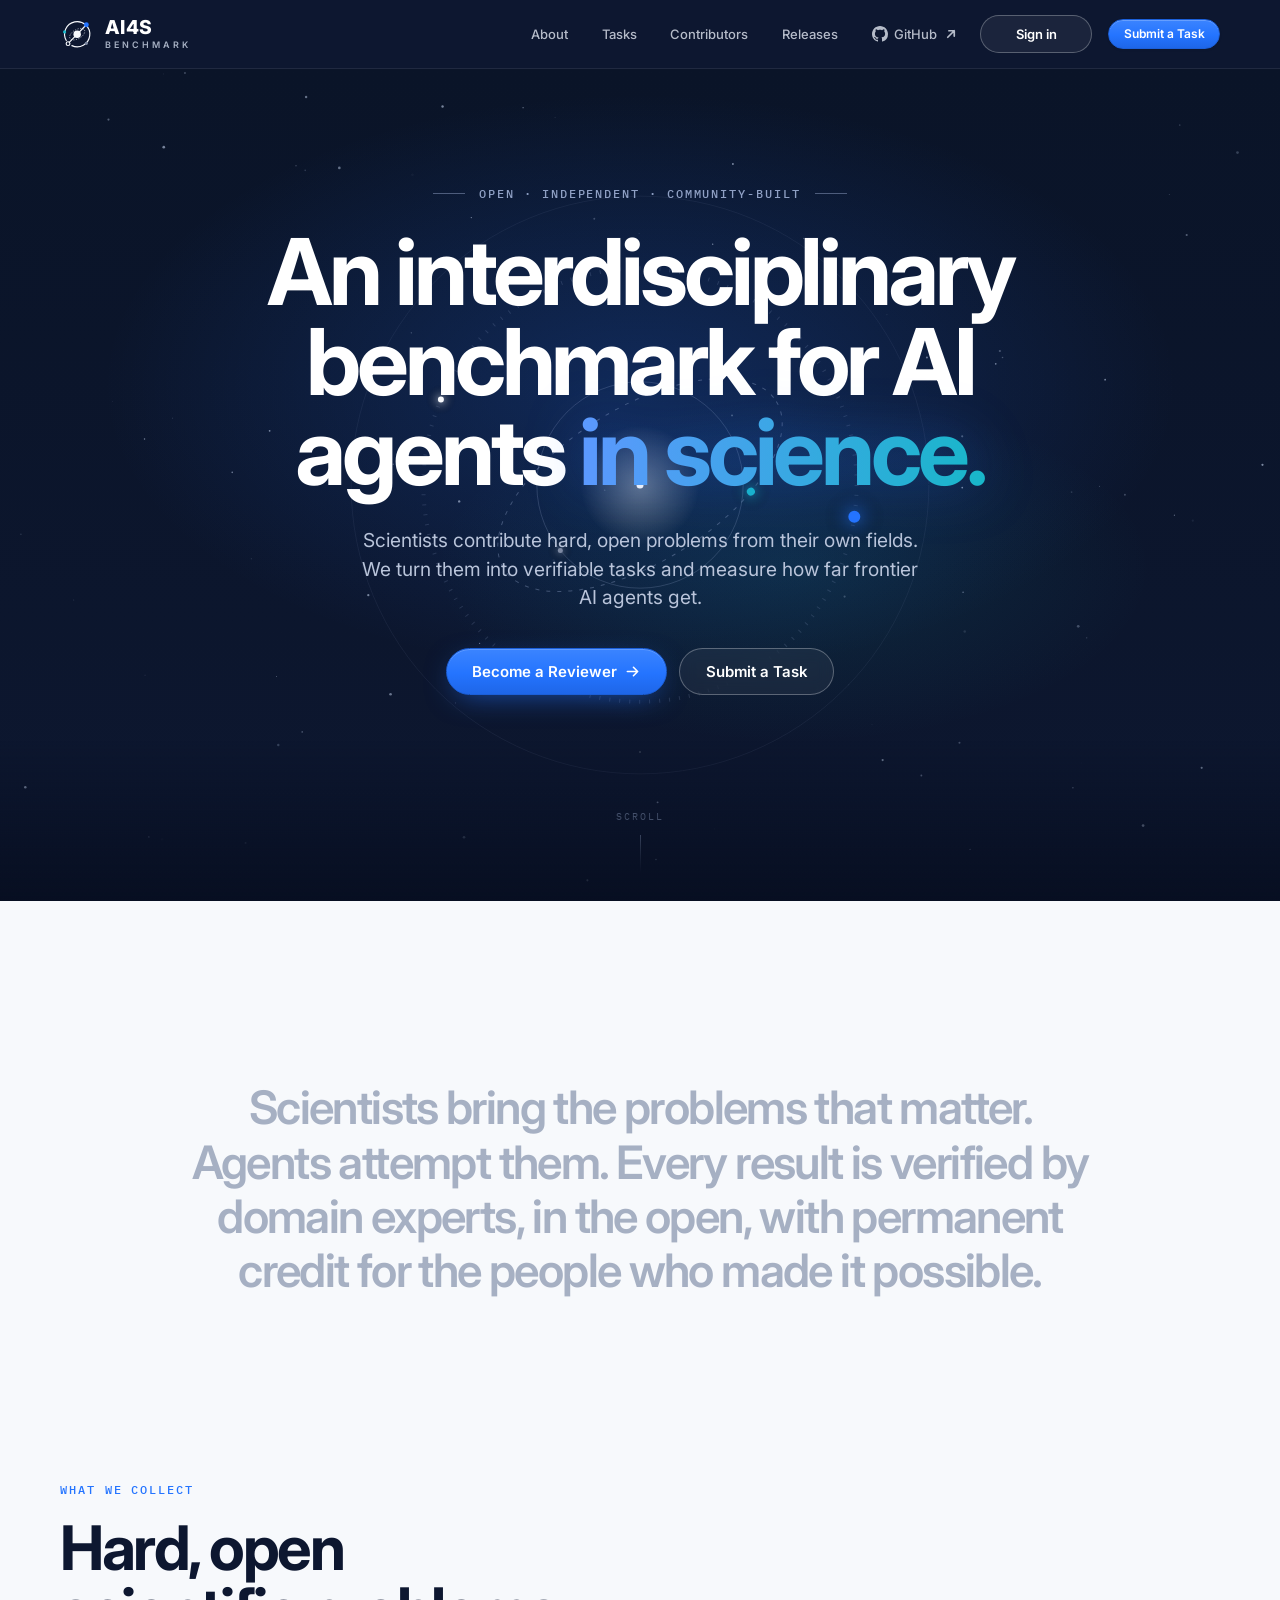
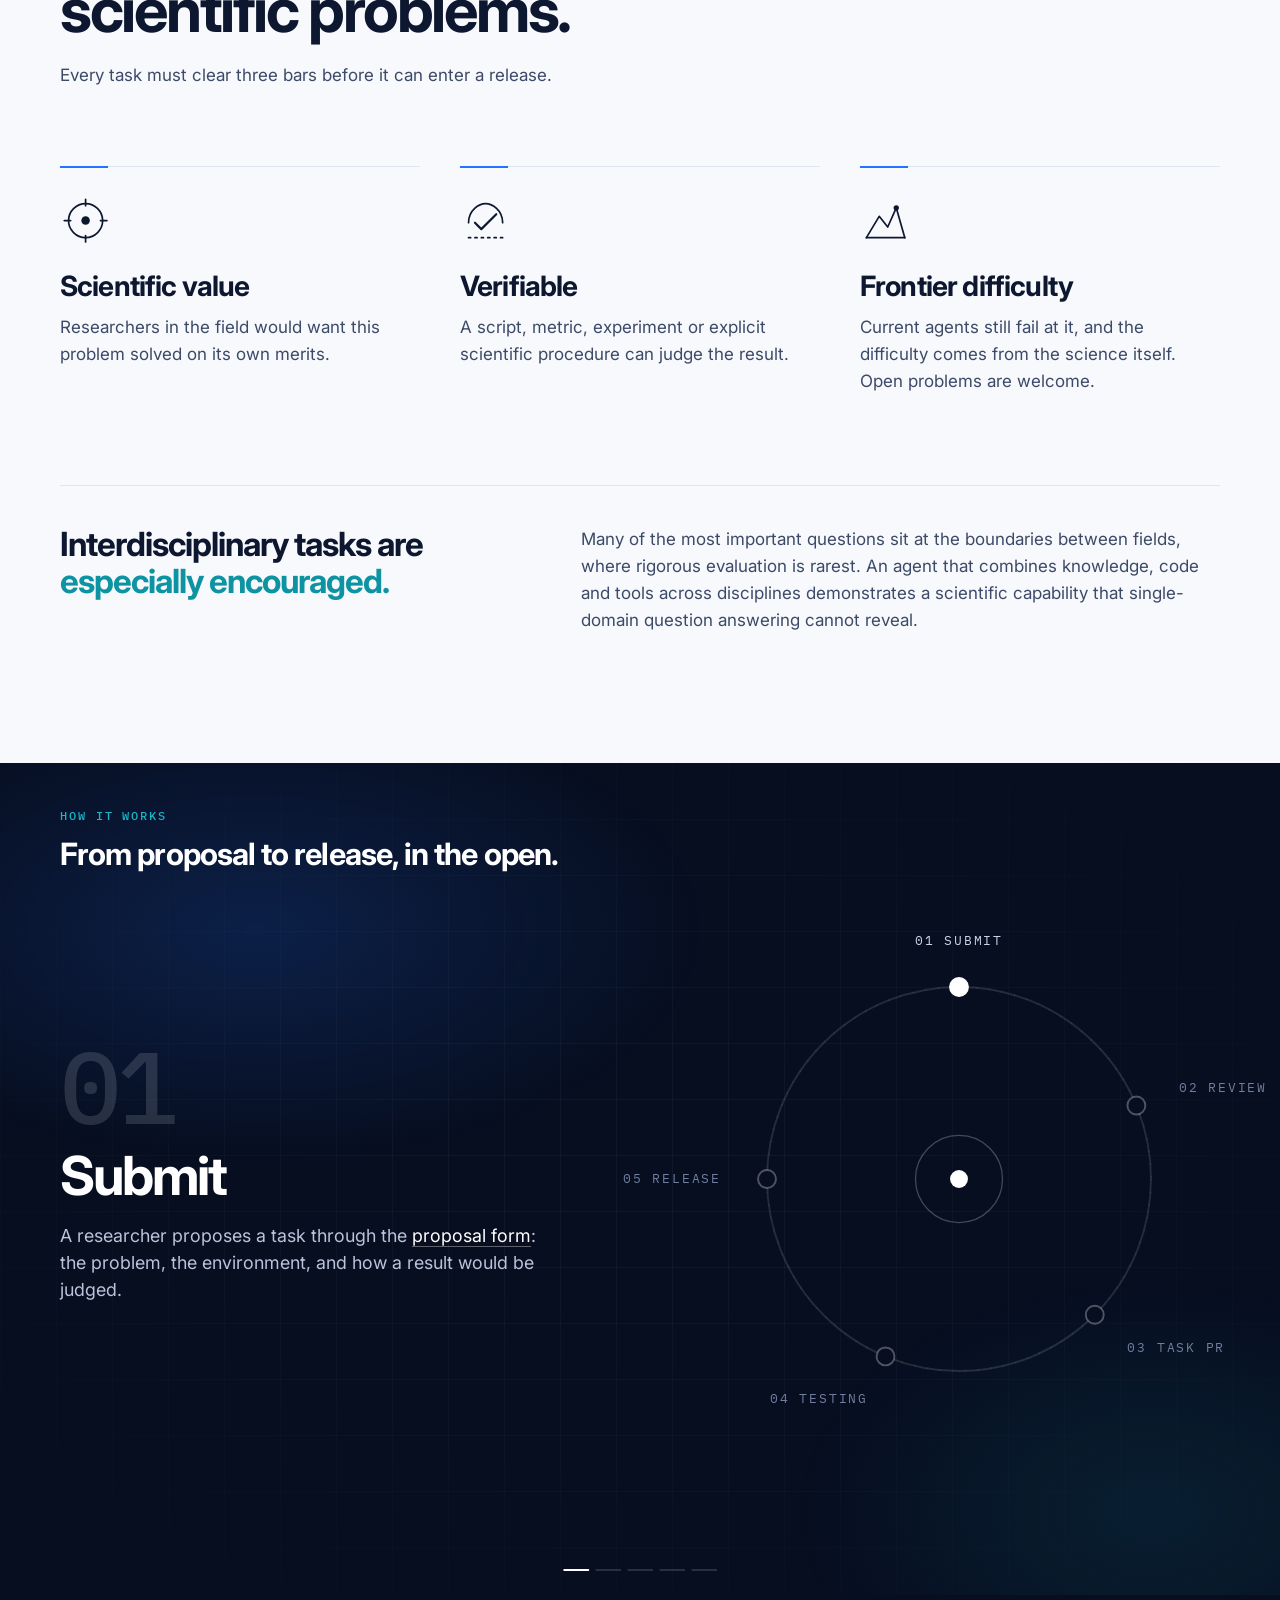
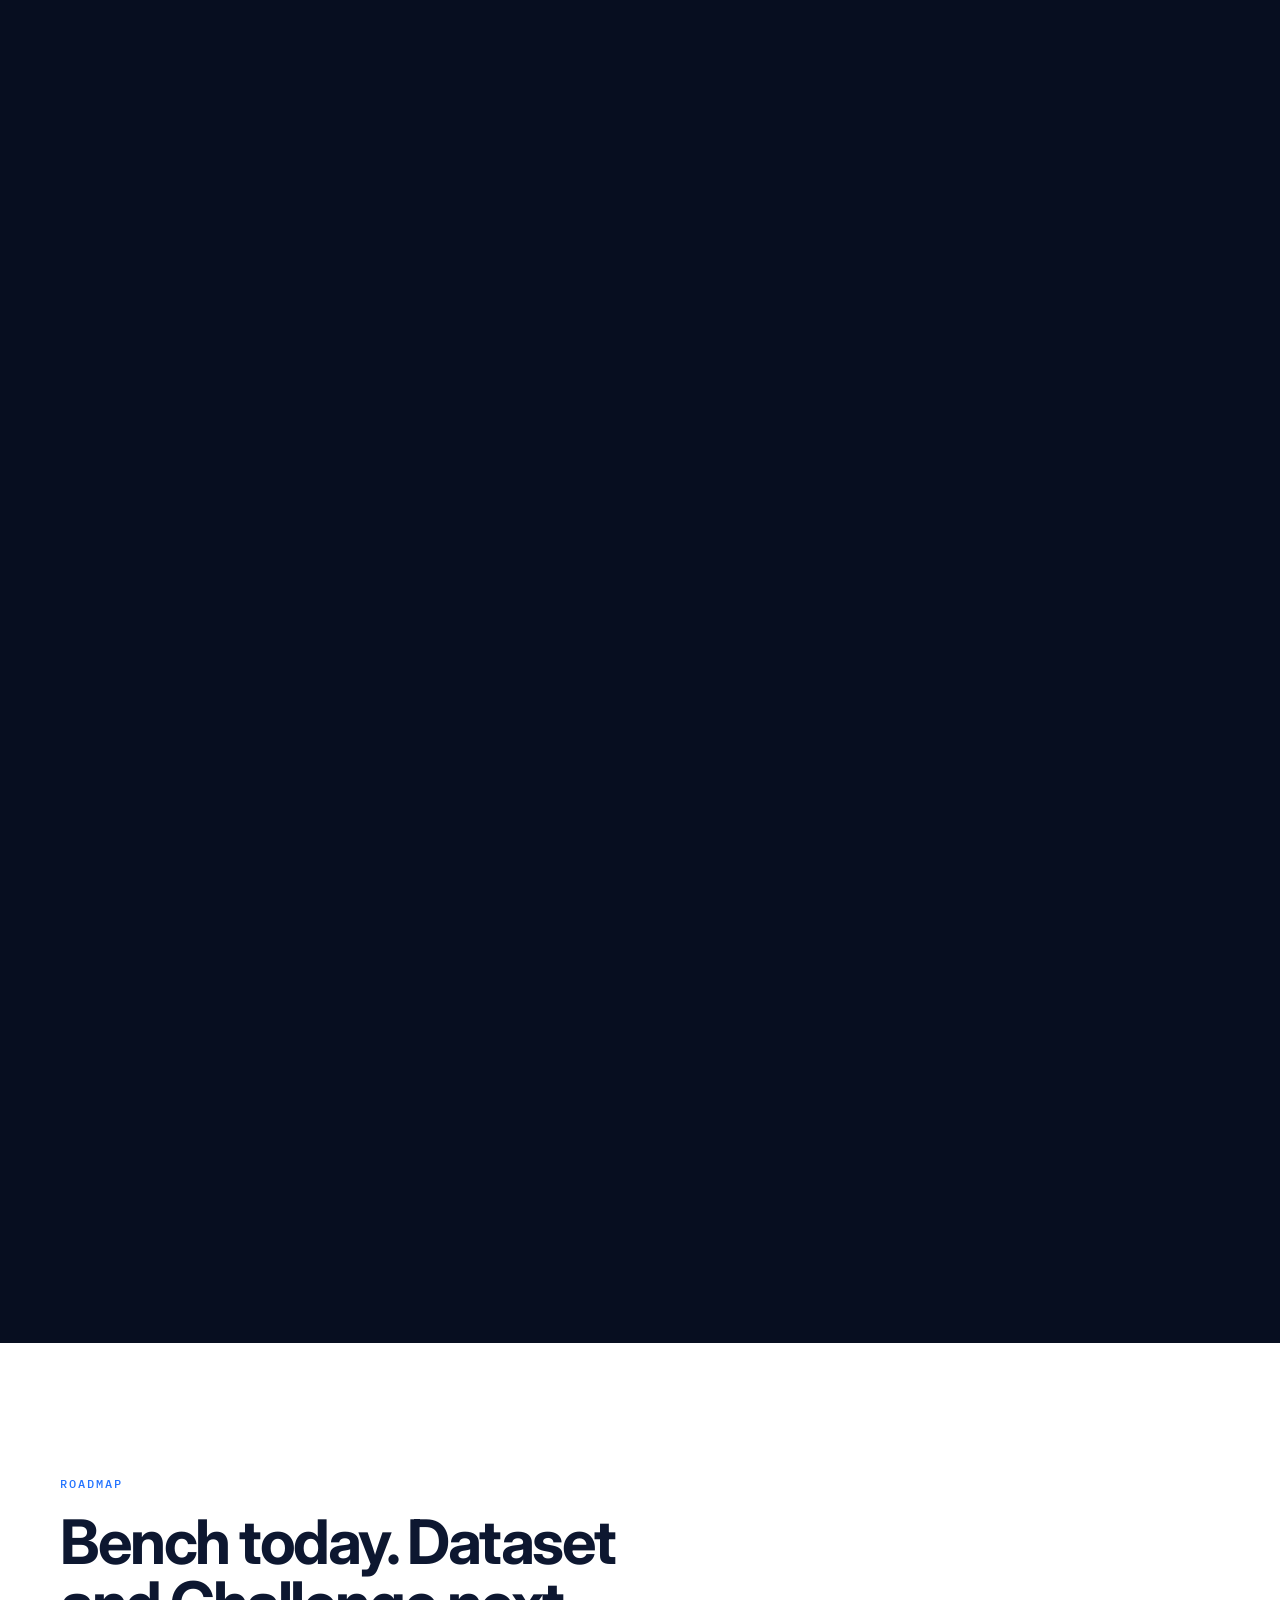
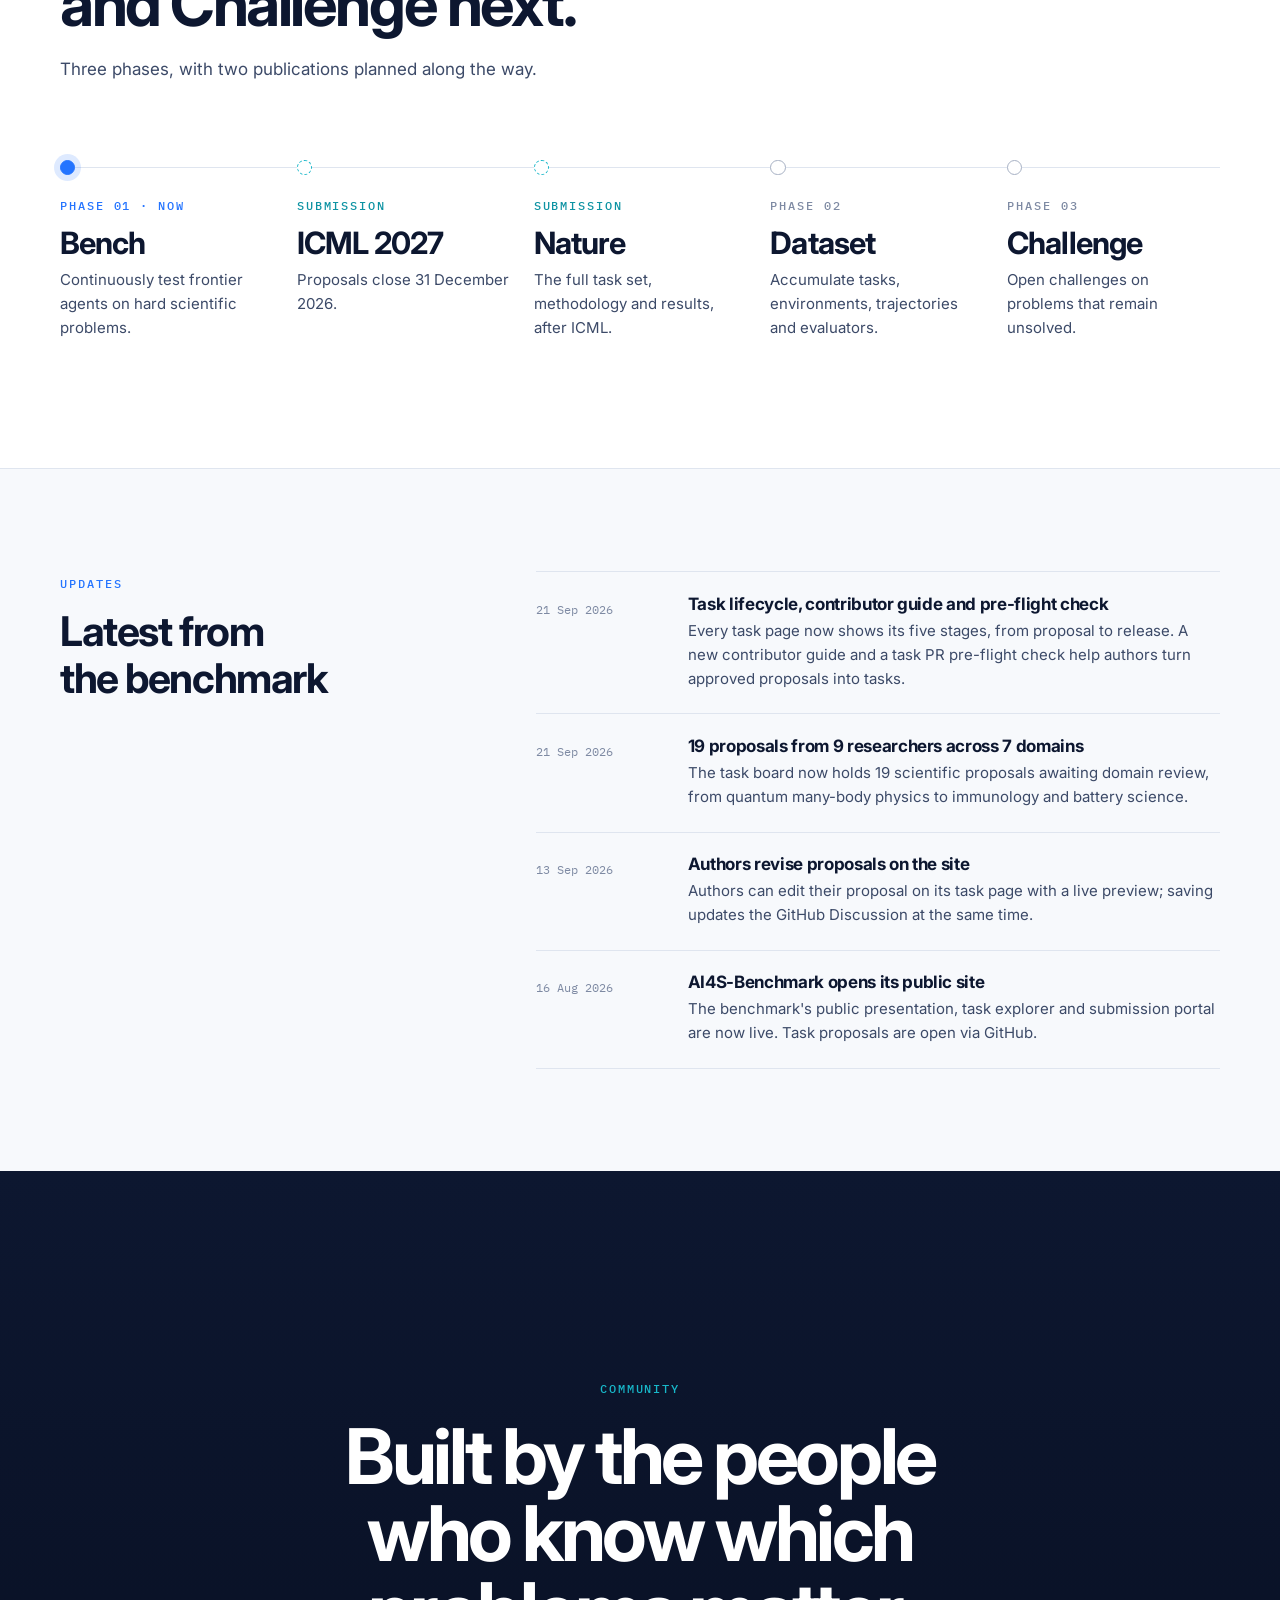
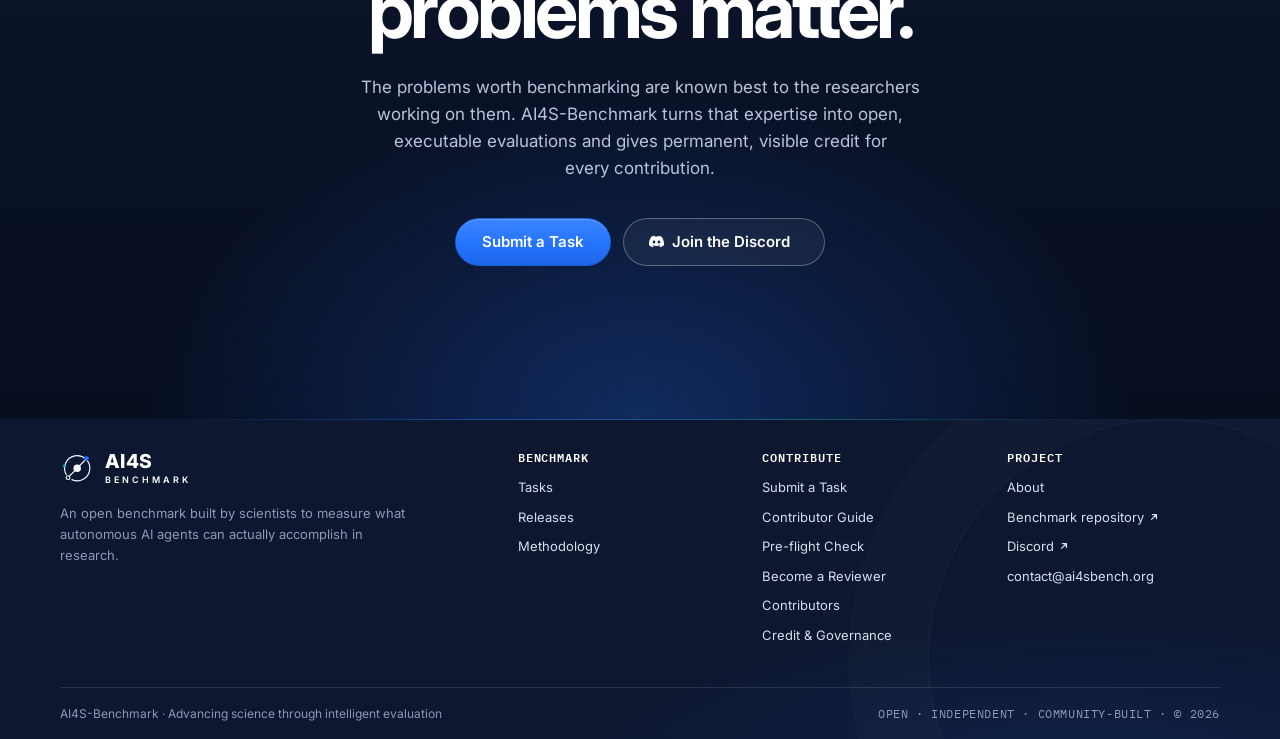
==== commit b3cc7e00: "Add stable account menu and contributor profile" ====
--- a/index.html
+++ b/index.html
@@ -19,12 +19,12 @@
   <link rel="preconnect" href="https://fonts.googleapis.com">
   <link rel="preconnect" href="https://fonts.gstatic.com" crossorigin>
   <link href="https://fonts.googleapis.com/css2?family=IBM+Plex+Mono:wght@400;500;600&family=Inter:wght@400;500;600;700;800&display=swap" rel="stylesheet">
-  <link rel="stylesheet" href="css/tokens.css?v=20260927-1">
-  <link rel="stylesheet" href="css/base.css?v=20260927-1">
-  <link rel="stylesheet" href="css/components.css?v=20260927-1">
-  <link rel="stylesheet" href="css/pages.css?v=20260927-1">
-  <link rel="stylesheet" href="css/home.css?v=20260927-1">
-  <link rel="stylesheet" href="css/workflow.css?v=20260927-1">
+  <link rel="stylesheet" href="css/tokens.css?v=20261012-1">
+  <link rel="stylesheet" href="css/base.css?v=20261012-1">
+  <link rel="stylesheet" href="css/components.css?v=20261012-1">
+  <link rel="stylesheet" href="css/pages.css?v=20261012-1">
+  <link rel="stylesheet" href="css/home.css?v=20261012-1">
+  <link rel="stylesheet" href="css/workflow.css?v=20261012-1">
 </head>
 <body data-root="" data-page="home">
   <a class="skip-link" href="#main">Skip to content</a>
@@ -56,6 +56,9 @@
           <svg viewBox="0 0 16 16" fill="currentColor" aria-hidden="true"><path d="M8 0C3.58 0 0 3.58 0 8c0 3.54 2.29 6.53 5.47 7.59.4.07.55-.17.55-.38 0-.19-.01-.82-.01-1.49-2.01.37-2.53-.49-2.69-.94-.09-.23-.48-.94-.82-1.13-.28-.15-.68-.52-.01-.53.63-.01 1.08.58 1.23.82.72 1.21 1.87.87 2.33.66.07-.52.28-.87.51-1.07-1.78-.2-3.64-.89-3.64-3.95 0-.87.31-1.59.82-2.15-.08-.2-.36-1.02.08-2.12 0 0 .67-.21 2.2.82.64-.18 1.32-.27 2-.27s1.36.09 2 .27c1.53-1.04 2.2-.82 2.2-.82.44 1.1.16 1.92.08 2.12.51.56.82 1.27.82 2.15 0 3.07-1.87 3.75-3.65 3.95.29.25.54.73.54 1.48 0 1.07-.01 1.93-.01 2.2 0 .21.15.46.55.38A8.01 8.01 0 0 0 16 8c0-4.42-3.58-8-8-8z"/></svg>
           GitHub <svg class="ext-arrow" viewBox="0 0 16 16" aria-hidden="true" fill="none" stroke="currentColor" stroke-width="1.7" stroke-linecap="round" stroke-linejoin="round"><path d="M4.75 11.25 11.25 4.75M5.9 4.75h5.35v5.35"/></svg><span class="visually-hidden">(opens in a new tab)</span>
         </a>
+        <div class="site-nav__account" data-account>
+          <button type="button" class="site-nav__account-toggle" data-account-toggle aria-label="Loading account" aria-controls="account-menu" aria-expanded="false" disabled><span class="site-nav__account-loading" aria-hidden="true"></span></button>
+        </div>
         <a class="btn btn--primary btn--sm" data-nav="submit" href="submit/">Submit a Task</a>
       </nav>
     </div>
@@ -299,7 +302,7 @@
     </div>
   </footer>
 
-  <script type="module" src="js/app.js?v=20260927-1"></script>
-  <script type="module" src="js/pages/home.js?v=20260927-1"></script>
+  <script type="module" src="js/app.js?v=20261012-1"></script>
+  <script type="module" src="js/pages/home.js?v=20261012-1"></script>
 </body>
 </html>
--- a/css/components.css
+++ b/css/components.css
@@ -89,7 +89,41 @@
   gap: 0.4rem;
 }
 .site-nav__github svg { width: 1rem; height: 1rem; }
-.site-nav__auth { white-space: nowrap; }
+.site-nav__account { position: relative; flex: 0 0 7rem; width: 7rem; }
+.site-nav__account-toggle {
+  display: flex; align-items: center; justify-content: center;
+  width: 100%; height: 2.4rem; padding: 0;
+  color: #fff; background: rgba(247, 249, 252, 0.06);
+  border: 1px solid rgba(247, 249, 252, 0.28); border-radius: var(--radius-full);
+  font: inherit; font-size: var(--text-sm); font-weight: 600; cursor: pointer;
+}
+.site-nav__account-toggle:hover, .site-nav__account-toggle[aria-expanded="true"] {
+  background: rgba(247, 249, 252, 0.12); border-color: rgba(247, 249, 252, 0.55);
+}
+.site-nav__account-toggle:disabled { cursor: default; opacity: 0.7; }
+.site-nav__account-loading { width: 1.25rem; height: 1.25rem; border-radius: 50%; background: rgba(247, 249, 252, 0.22); }
+.site-nav__avatar {
+  position: relative; display: grid; place-items: center; overflow: hidden;
+  width: 2.125rem; height: 2.125rem; border-radius: 50%;
+  color: var(--navy); background: #dce8ff; font-size: var(--text-sm);
+}
+.site-nav__avatar img { position: absolute; inset: 0; width: 100%; height: 100%; object-fit: cover; }
+.site-nav__account-menu {
+  position: absolute; z-index: 30; top: calc(100% + 0.55rem); right: 0;
+  width: 13.5rem; padding: 0.45rem; color: var(--ink);
+  background: #fff; border: 1px solid var(--border); border-radius: var(--radius-md);
+  box-shadow: var(--shadow-md);
+}
+.site-nav__account-menu[hidden] { display: none; }
+.site-nav__account-identity { display: grid; gap: 0.35rem; padding: 0.7rem 0.75rem; border-bottom: 1px solid var(--border); overflow-wrap: anywhere; }
+.site-nav__account-identity strong { font-size: var(--text-sm); }
+.site-nav__reviewer-badge { width: fit-content; padding: 0.15rem 0.5rem; border-radius: var(--radius-full); color: var(--navy); background: #e7efff; font-size: var(--text-xs); font-weight: 700; }
+.site-nav__account-menu a, .site-nav__account-menu button {
+  display: block; width: 100%; padding: 0.62rem 0.75rem; border: 0; border-radius: var(--radius-sm);
+  background: none; color: var(--ink); font: inherit; font-size: var(--text-sm);
+  text-align: left; text-decoration: none; cursor: pointer;
+}
+.site-nav__account-menu a:hover, .site-nav__account-menu button:hover { background: #eef3fb; }
 /* The sign-in control reads as a quiet glass pill on the dark bar */
 .site-nav .btn--secondary {
   background: rgba(247, 249, 252, 0.06);
@@ -137,6 +171,8 @@
   }
   .site-nav__link { padding: 0.7rem 0.75rem; font-size: var(--text-base); }
   .site-nav .btn { margin: var(--space-3) 0 0; justify-content: center; }
+  .site-nav__account { width: 100%; flex-basis: auto; }
+  .site-nav__account-menu { position: static; width: 100%; margin-top: 0.4rem; }
 }
 
 /* ---------------- Buttons ---------------- */
--- a/css/pages.css
+++ b/css/pages.css
@@ -1,6 +1,17 @@
 /* ============================================================
    AI4S-Benchmark · Page-level layouts
    ============================================================ */
+
+/* ================= Account profile ================= */
+
+.profile-layout { display: grid; gap: var(--space-5); padding-block: var(--space-7); max-width: 55rem; margin-inline: auto; }
+.profile-panel { padding: var(--space-5); background: var(--surface); border: 1px solid var(--border); border-radius: var(--radius-lg); }
+.profile-panel h2 { margin: 0 0 var(--space-4); }
+#profile-identity { display: flex; flex-wrap: wrap; align-items: center; gap: var(--space-3); }
+#profile-identity p { flex-basis: 100%; margin: 0; color: var(--ink-secondary); }
+.profile-proposal-list { list-style: none; padding: 0; margin: 0; }
+.profile-proposal-list li { display: flex; justify-content: space-between; gap: var(--space-4); padding: var(--space-3) 0; border-top: 1px solid var(--border-faint); }
+.profile-proposal-list li span { color: var(--ink-secondary); font-size: var(--text-sm); text-transform: capitalize; white-space: nowrap; }
 
 /* ================= Homepage ================= */
 
--- a/css/workflow.css
+++ b/css/workflow.css
@@ -334,7 +334,7 @@
   background: var(--surface);
 }
 @media (max-width: 900px) {
-  .guide-layout { grid-template-columns: 1fr; gap: var(--space-5); }
+  .guide-layout { grid-template-columns: minmax(0, 1fr); gap: var(--space-5); }
   .guide-toc { position: static; }
   .guide-outcomes { grid-template-columns: 1fr; }
   .guide-files > div { grid-template-columns: 1fr; gap: var(--space-1); }
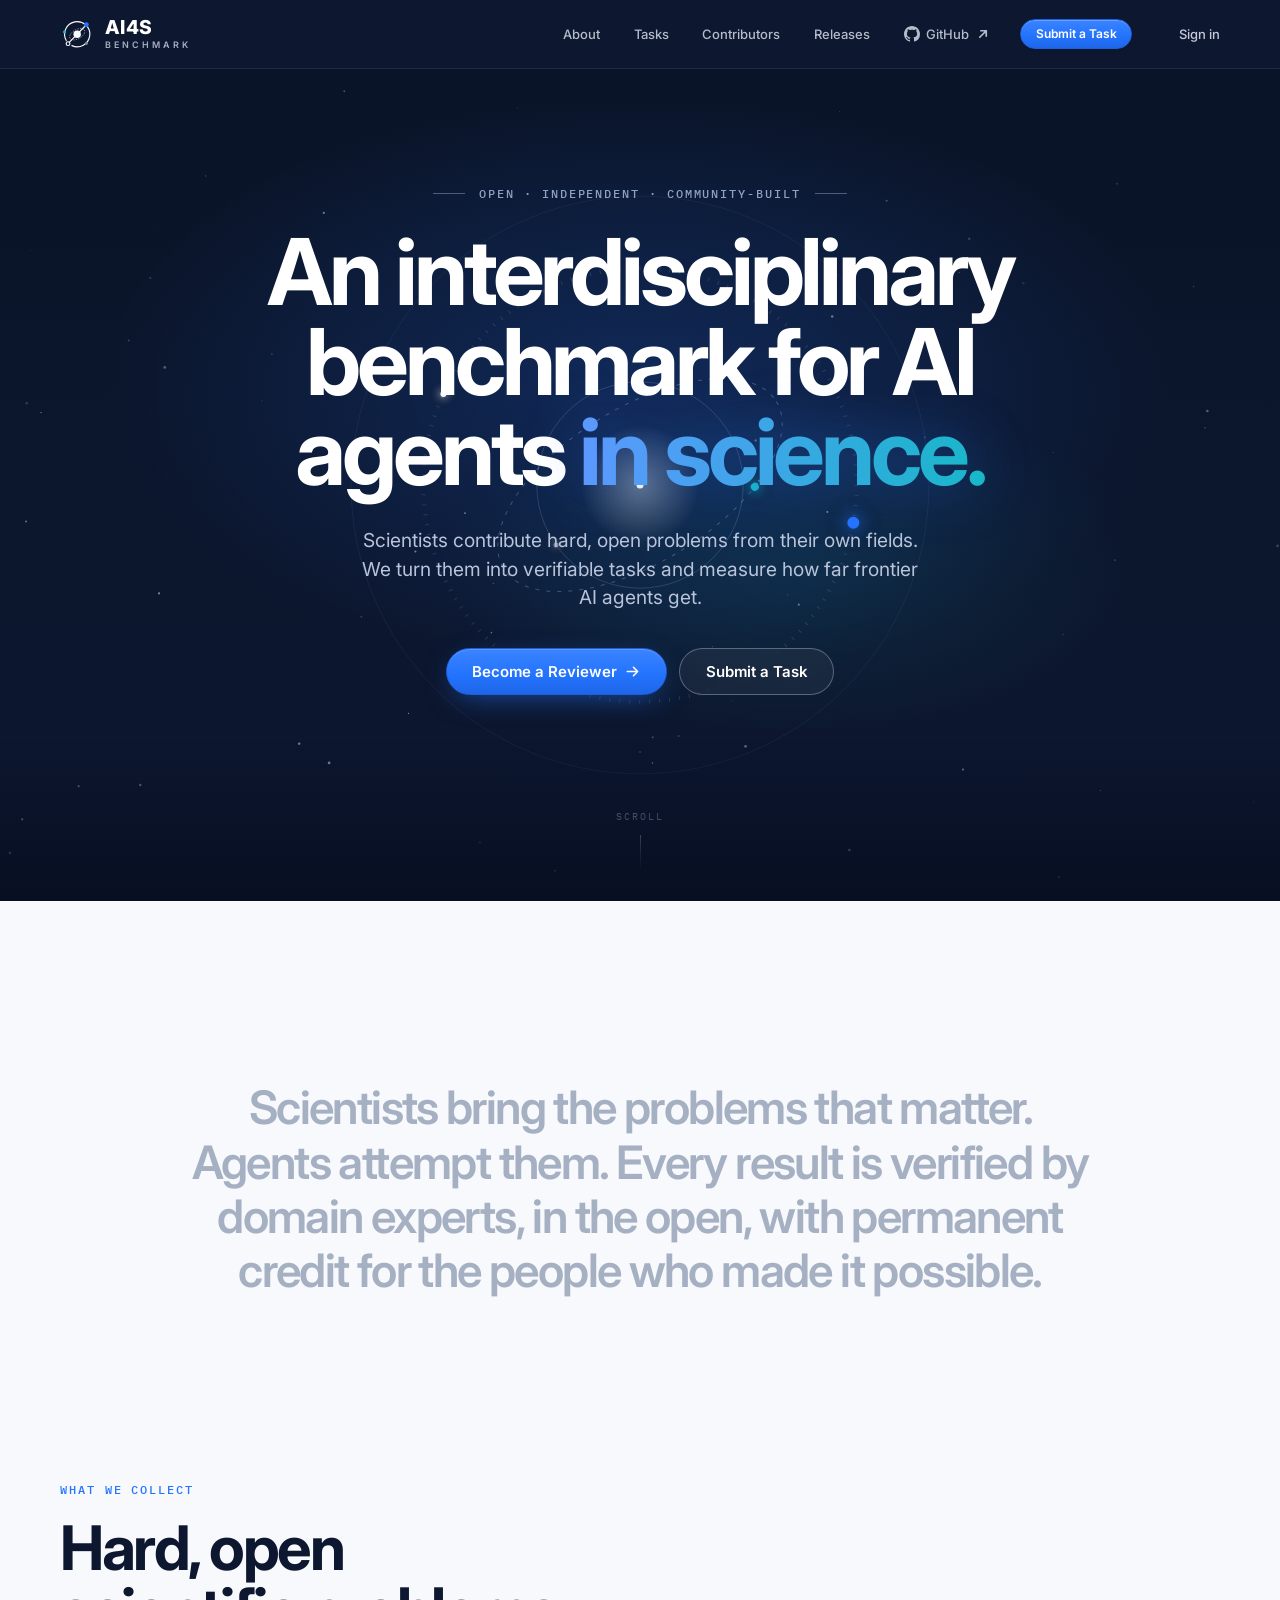
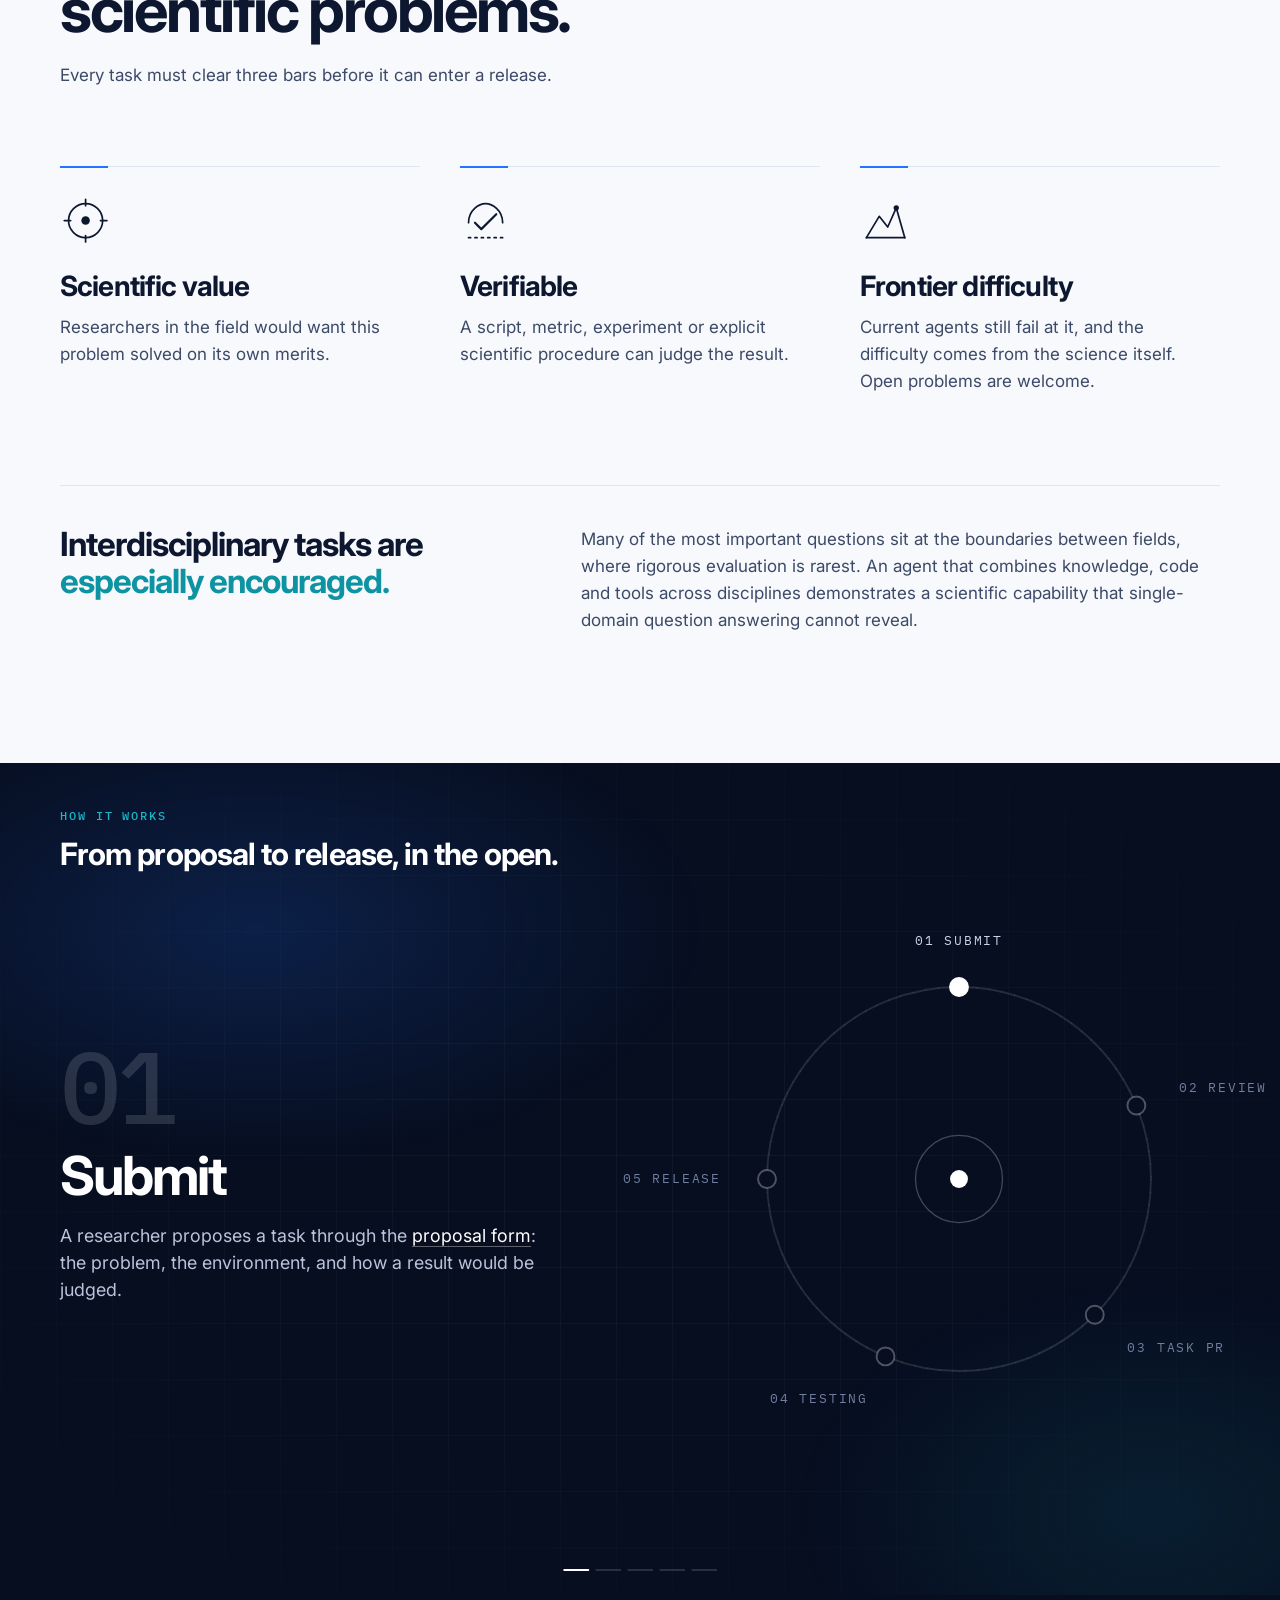
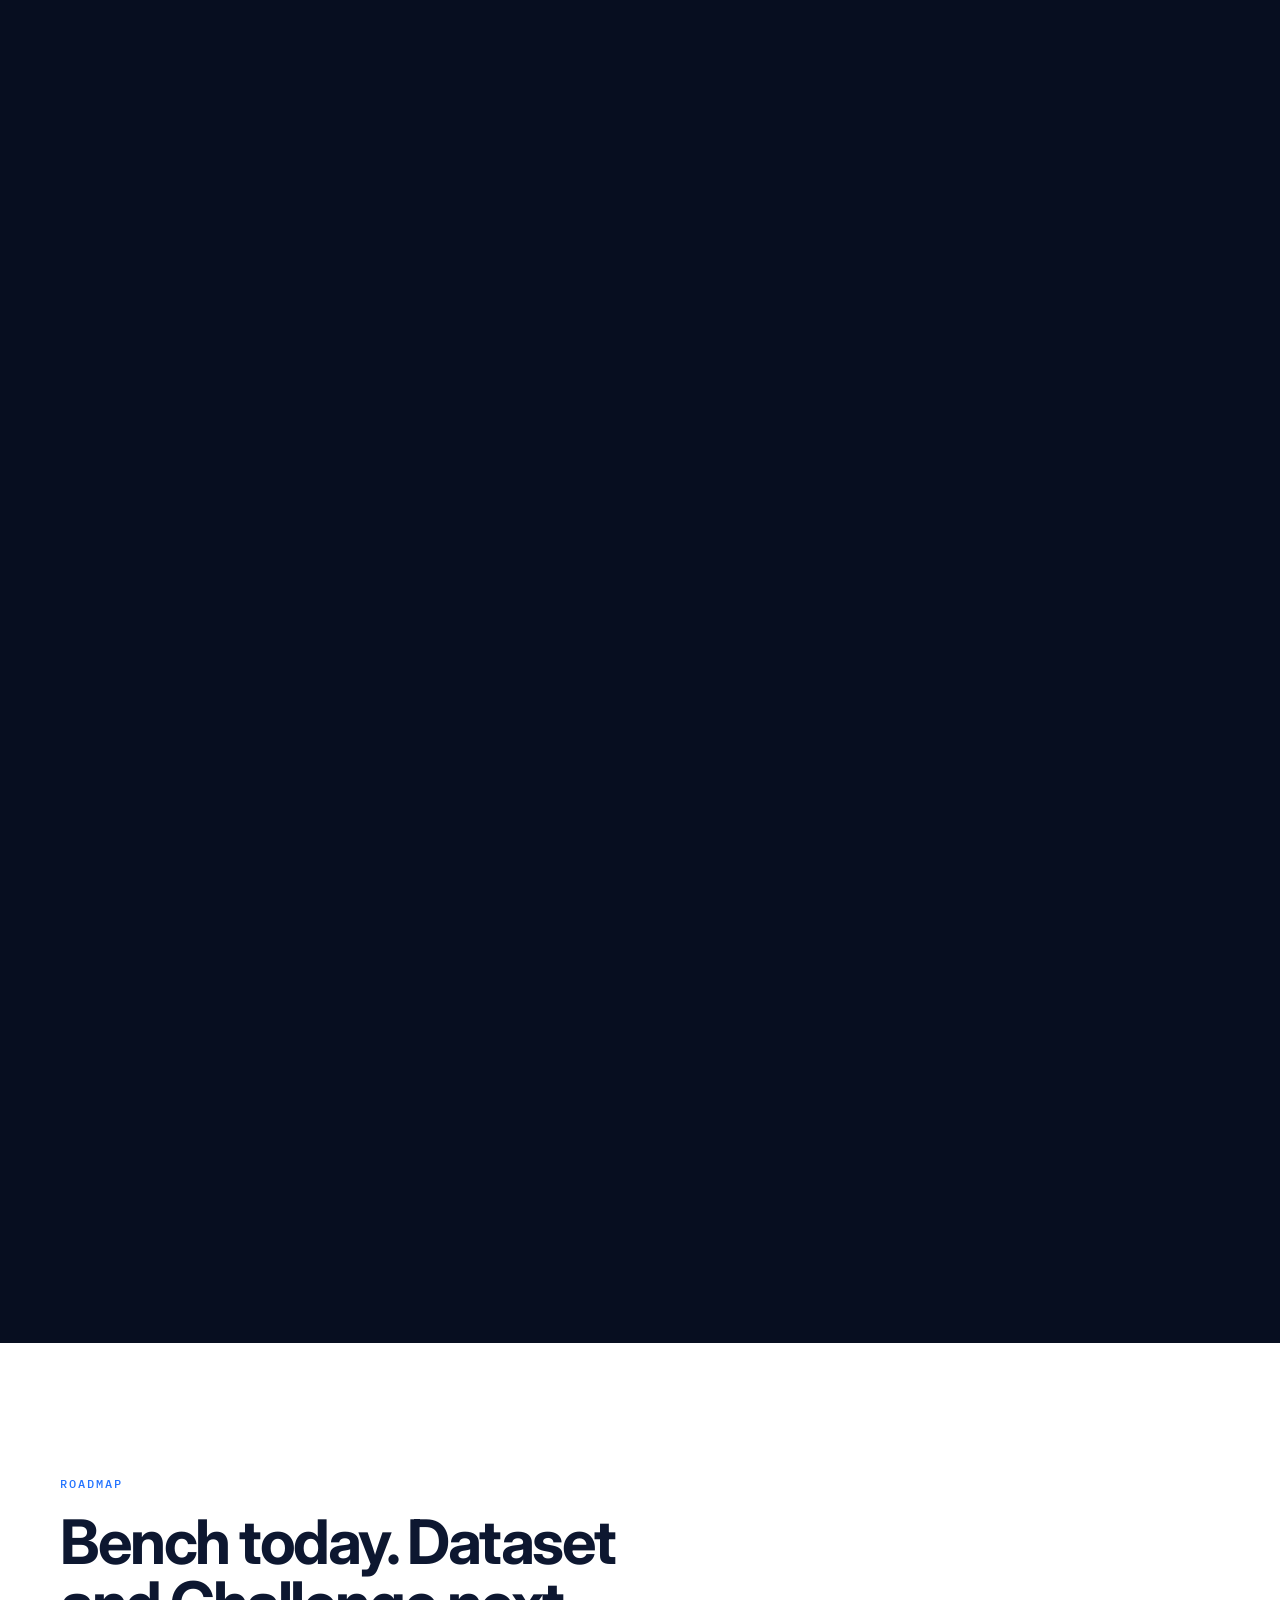
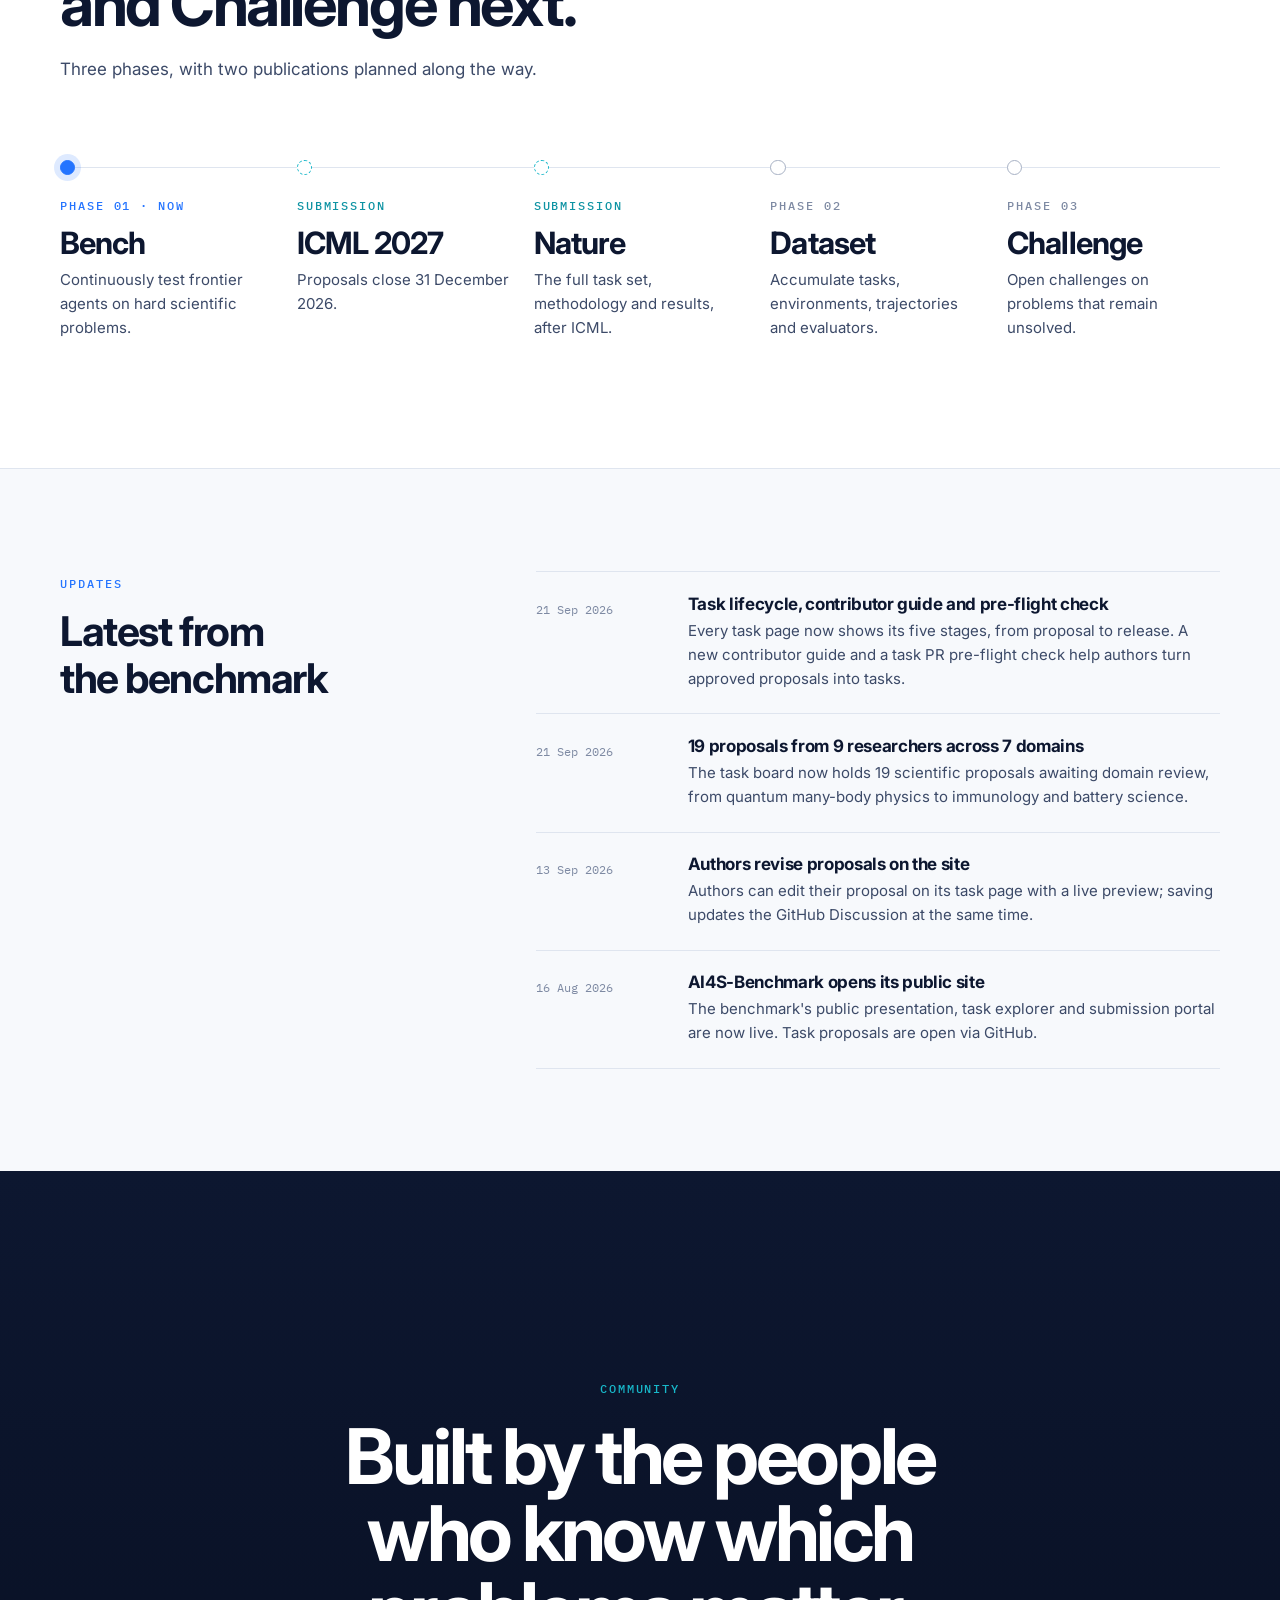
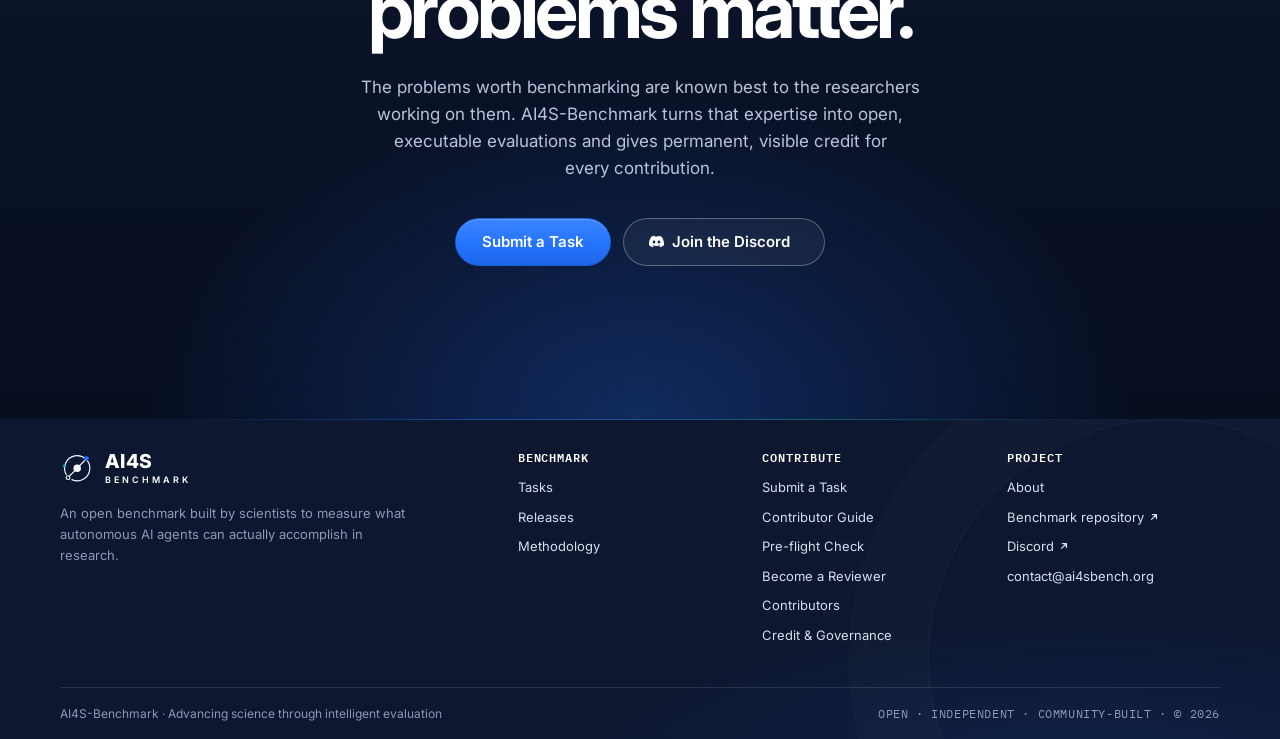
==== commit 5a0927aa: "Refine right-aligned account navigation" ====
--- a/index.html
+++ b/index.html
@@ -19,12 +19,12 @@
   <link rel="preconnect" href="https://fonts.googleapis.com">
   <link rel="preconnect" href="https://fonts.gstatic.com" crossorigin>
   <link href="https://fonts.googleapis.com/css2?family=IBM+Plex+Mono:wght@400;500;600&family=Inter:wght@400;500;600;700;800&display=swap" rel="stylesheet">
-  <link rel="stylesheet" href="css/tokens.css?v=20261012-1">
-  <link rel="stylesheet" href="css/base.css?v=20261012-1">
-  <link rel="stylesheet" href="css/components.css?v=20261012-1">
-  <link rel="stylesheet" href="css/pages.css?v=20261012-1">
-  <link rel="stylesheet" href="css/home.css?v=20261012-1">
-  <link rel="stylesheet" href="css/workflow.css?v=20261012-1">
+  <link rel="stylesheet" href="css/tokens.css?v=20261012-2">
+  <link rel="stylesheet" href="css/base.css?v=20261012-2">
+  <link rel="stylesheet" href="css/components.css?v=20261012-2">
+  <link rel="stylesheet" href="css/pages.css?v=20261012-2">
+  <link rel="stylesheet" href="css/home.css?v=20261012-2">
+  <link rel="stylesheet" href="css/workflow.css?v=20261012-2">
 </head>
 <body data-root="" data-page="home">
   <a class="skip-link" href="#main">Skip to content</a>
@@ -56,11 +56,11 @@
           <svg viewBox="0 0 16 16" fill="currentColor" aria-hidden="true"><path d="M8 0C3.58 0 0 3.58 0 8c0 3.54 2.29 6.53 5.47 7.59.4.07.55-.17.55-.38 0-.19-.01-.82-.01-1.49-2.01.37-2.53-.49-2.69-.94-.09-.23-.48-.94-.82-1.13-.28-.15-.68-.52-.01-.53.63-.01 1.08.58 1.23.82.72 1.21 1.87.87 2.33.66.07-.52.28-.87.51-1.07-1.78-.2-3.64-.89-3.64-3.95 0-.87.31-1.59.82-2.15-.08-.2-.36-1.02.08-2.12 0 0 .67-.21 2.2.82.64-.18 1.32-.27 2-.27s1.36.09 2 .27c1.53-1.04 2.2-.82 2.2-.82.44 1.1.16 1.92.08 2.12.51.56.82 1.27.82 2.15 0 3.07-1.87 3.75-3.65 3.95.29.25.54.73.54 1.48 0 1.07-.01 1.93-.01 2.2 0 .21.15.46.55.38A8.01 8.01 0 0 0 16 8c0-4.42-3.58-8-8-8z"/></svg>
           GitHub <svg class="ext-arrow" viewBox="0 0 16 16" aria-hidden="true" fill="none" stroke="currentColor" stroke-width="1.7" stroke-linecap="round" stroke-linejoin="round"><path d="M4.75 11.25 11.25 4.75M5.9 4.75h5.35v5.35"/></svg><span class="visually-hidden">(opens in a new tab)</span>
         </a>
-        <div class="site-nav__account" data-account>
-          <button type="button" class="site-nav__account-toggle" data-account-toggle aria-label="Loading account" aria-controls="account-menu" aria-expanded="false" disabled><span class="site-nav__account-loading" aria-hidden="true"></span></button>
-        </div>
         <a class="btn btn--primary btn--sm" data-nav="submit" href="submit/">Submit a Task</a>
       </nav>
+      <div class="site-nav__account" data-account>
+        <button type="button" class="site-nav__account-toggle" data-account-toggle aria-label="Loading account" aria-controls="account-menu" aria-expanded="false" disabled><span class="site-nav__account-loading" aria-hidden="true"></span></button>
+      </div>
     </div>
   </header>
 
@@ -302,7 +302,7 @@
     </div>
   </footer>
 
-  <script type="module" src="js/app.js?v=20261012-1"></script>
-  <script type="module" src="js/pages/home.js?v=20261012-1"></script>
+  <script type="module" src="js/app.js?v=20261012-2"></script>
+  <script type="module" src="js/pages/home.js?v=20261012-2"></script>
 </body>
 </html>
--- a/css/components.css
+++ b/css/components.css
@@ -89,34 +89,38 @@
   gap: 0.4rem;
 }
 .site-nav__github svg { width: 1rem; height: 1rem; }
-.site-nav__account { position: relative; flex: 0 0 7rem; width: 7rem; }
+.site-nav__account { position: relative; flex: 0 0 4rem; width: 4rem; }
 .site-nav__account-toggle {
-  display: flex; align-items: center; justify-content: center;
-  width: 100%; height: 2.4rem; padding: 0;
-  color: #fff; background: rgba(247, 249, 252, 0.06);
-  border: 1px solid rgba(247, 249, 252, 0.28); border-radius: var(--radius-full);
-  font: inherit; font-size: var(--text-sm); font-weight: 600; cursor: pointer;
+  display: flex; align-items: center; justify-content: flex-end;
+  width: 100%; height: 2.5rem; padding: 0;
+  color: rgba(230, 235, 245, 0.85); background: transparent;
+  border: 0; border-radius: var(--radius-sm);
+  font: inherit; font-size: var(--text-sm); font-weight: 500; cursor: pointer;
 }
 .site-nav__account-toggle:hover, .site-nav__account-toggle[aria-expanded="true"] {
-  background: rgba(247, 249, 252, 0.12); border-color: rgba(247, 249, 252, 0.55);
-}
+  color: #fff;
+}
+.site-nav__account-toggle:focus-visible { outline: 2px solid var(--cyan); outline-offset: 4px; }
 .site-nav__account-toggle:disabled { cursor: default; opacity: 0.7; }
-.site-nav__account-loading { width: 1.25rem; height: 1.25rem; border-radius: 50%; background: rgba(247, 249, 252, 0.22); }
+.site-nav__account-loading { width: 2rem; height: 2rem; border-radius: 50%; background: rgba(247, 249, 252, 0.09); }
 .site-nav__avatar {
   position: relative; display: grid; place-items: center; overflow: hidden;
   width: 2.125rem; height: 2.125rem; border-radius: 50%;
   color: var(--navy); background: #dce8ff; font-size: var(--text-sm);
 }
 .site-nav__avatar img { position: absolute; inset: 0; width: 100%; height: 100%; object-fit: cover; }
+.site-nav__account-toggle:hover .site-nav__avatar,
+.site-nav__account-toggle[aria-expanded="true"] .site-nav__avatar { box-shadow: 0 0 0 2px var(--navy), 0 0 0 3px rgba(230, 235, 245, 0.55); }
 .site-nav__account-menu {
-  position: absolute; z-index: 30; top: calc(100% + 0.55rem); right: 0;
-  width: 13.5rem; padding: 0.45rem; color: var(--ink);
-  background: #fff; border: 1px solid var(--border); border-radius: var(--radius-md);
-  box-shadow: var(--shadow-md);
+  position: absolute; z-index: 30; top: calc(100% + 0.8rem); right: 0;
+  width: min(15rem, calc(100vw - 2 * var(--gutter))); padding: 0.4rem; color: var(--ink);
+  background: var(--surface); border: 1px solid var(--border-faint); border-radius: var(--radius-lg);
+  box-shadow: 0 12px 36px rgba(13, 23, 48, 0.18);
 }
 .site-nav__account-menu[hidden] { display: none; }
-.site-nav__account-identity { display: grid; gap: 0.35rem; padding: 0.7rem 0.75rem; border-bottom: 1px solid var(--border); overflow-wrap: anywhere; }
-.site-nav__account-identity strong { font-size: var(--text-sm); }
+.site-nav__account-identity { display: grid; gap: 0.35rem; padding: 0.7rem 0.75rem 0.85rem; margin-bottom: 0.3rem; border-bottom: 1px solid var(--border-faint); overflow-wrap: anywhere; }
+.site-nav__account-caption { color: var(--ink-muted); font-size: var(--text-xs); }
+.site-nav__account-identity strong { font-size: var(--text-base); font-weight: 600; }
 .site-nav__reviewer-badge { width: fit-content; padding: 0.15rem 0.5rem; border-radius: var(--radius-full); color: var(--navy); background: #e7efff; font-size: var(--text-xs); font-weight: 700; }
 .site-nav__account-menu a, .site-nav__account-menu button {
   display: block; width: 100%; padding: 0.62rem 0.75rem; border: 0; border-radius: var(--radius-sm);
@@ -124,6 +128,7 @@
   text-align: left; text-decoration: none; cursor: pointer;
 }
 .site-nav__account-menu a:hover, .site-nav__account-menu button:hover { background: #eef3fb; }
+.site-nav__account-menu .site-nav__signout { margin-top: 0.3rem; border-top: 1px solid var(--border-faint); border-radius: 0 0 var(--radius-md) var(--radius-md); color: var(--ink-secondary); }
 /* The sign-in control reads as a quiet glass pill on the dark bar */
 .site-nav .btn--secondary {
   background: rgba(247, 249, 252, 0.06);
@@ -171,8 +176,7 @@
   }
   .site-nav__link { padding: 0.7rem 0.75rem; font-size: var(--text-base); }
   .site-nav .btn { margin: var(--space-3) 0 0; justify-content: center; }
-  .site-nav__account { width: 100%; flex-basis: auto; }
-  .site-nav__account-menu { position: static; width: 100%; margin-top: 0.4rem; }
+  .site-header__inner { gap: var(--space-4); }
 }
 
 /* ---------------- Buttons ---------------- */
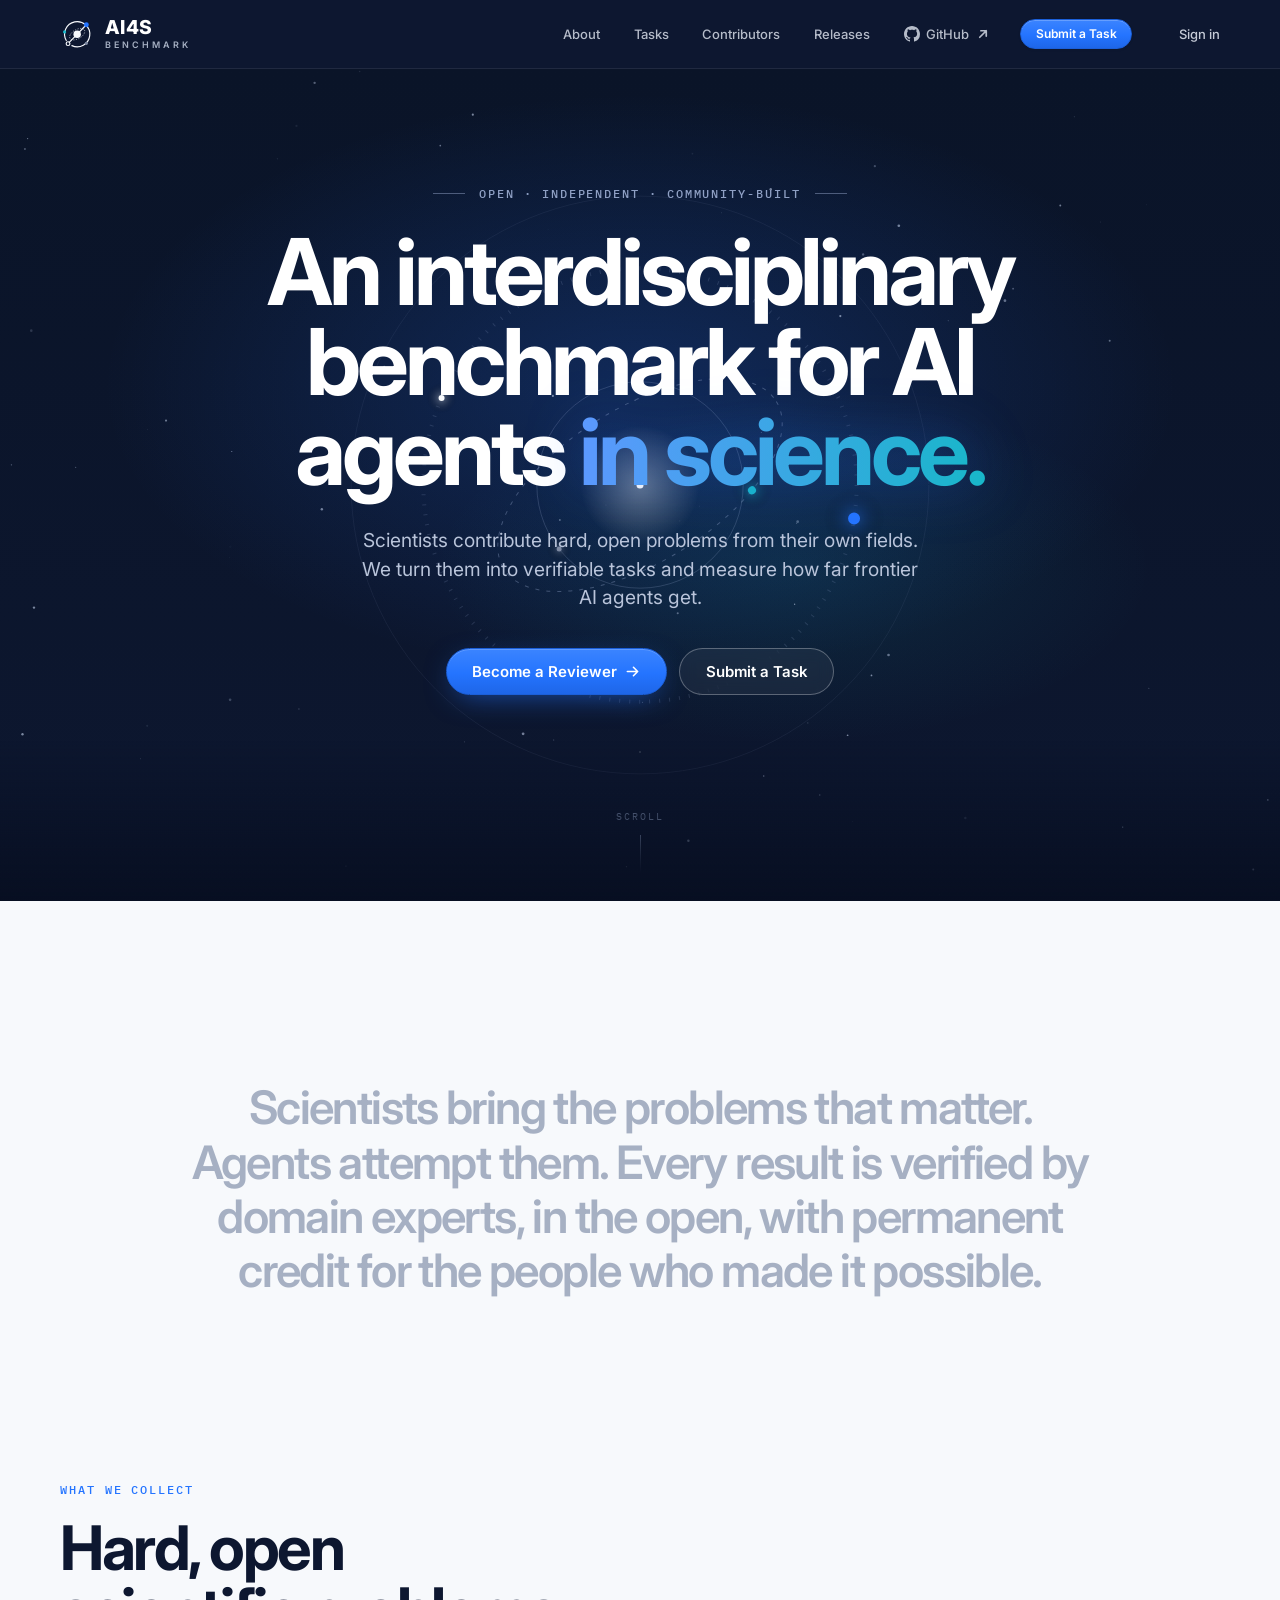
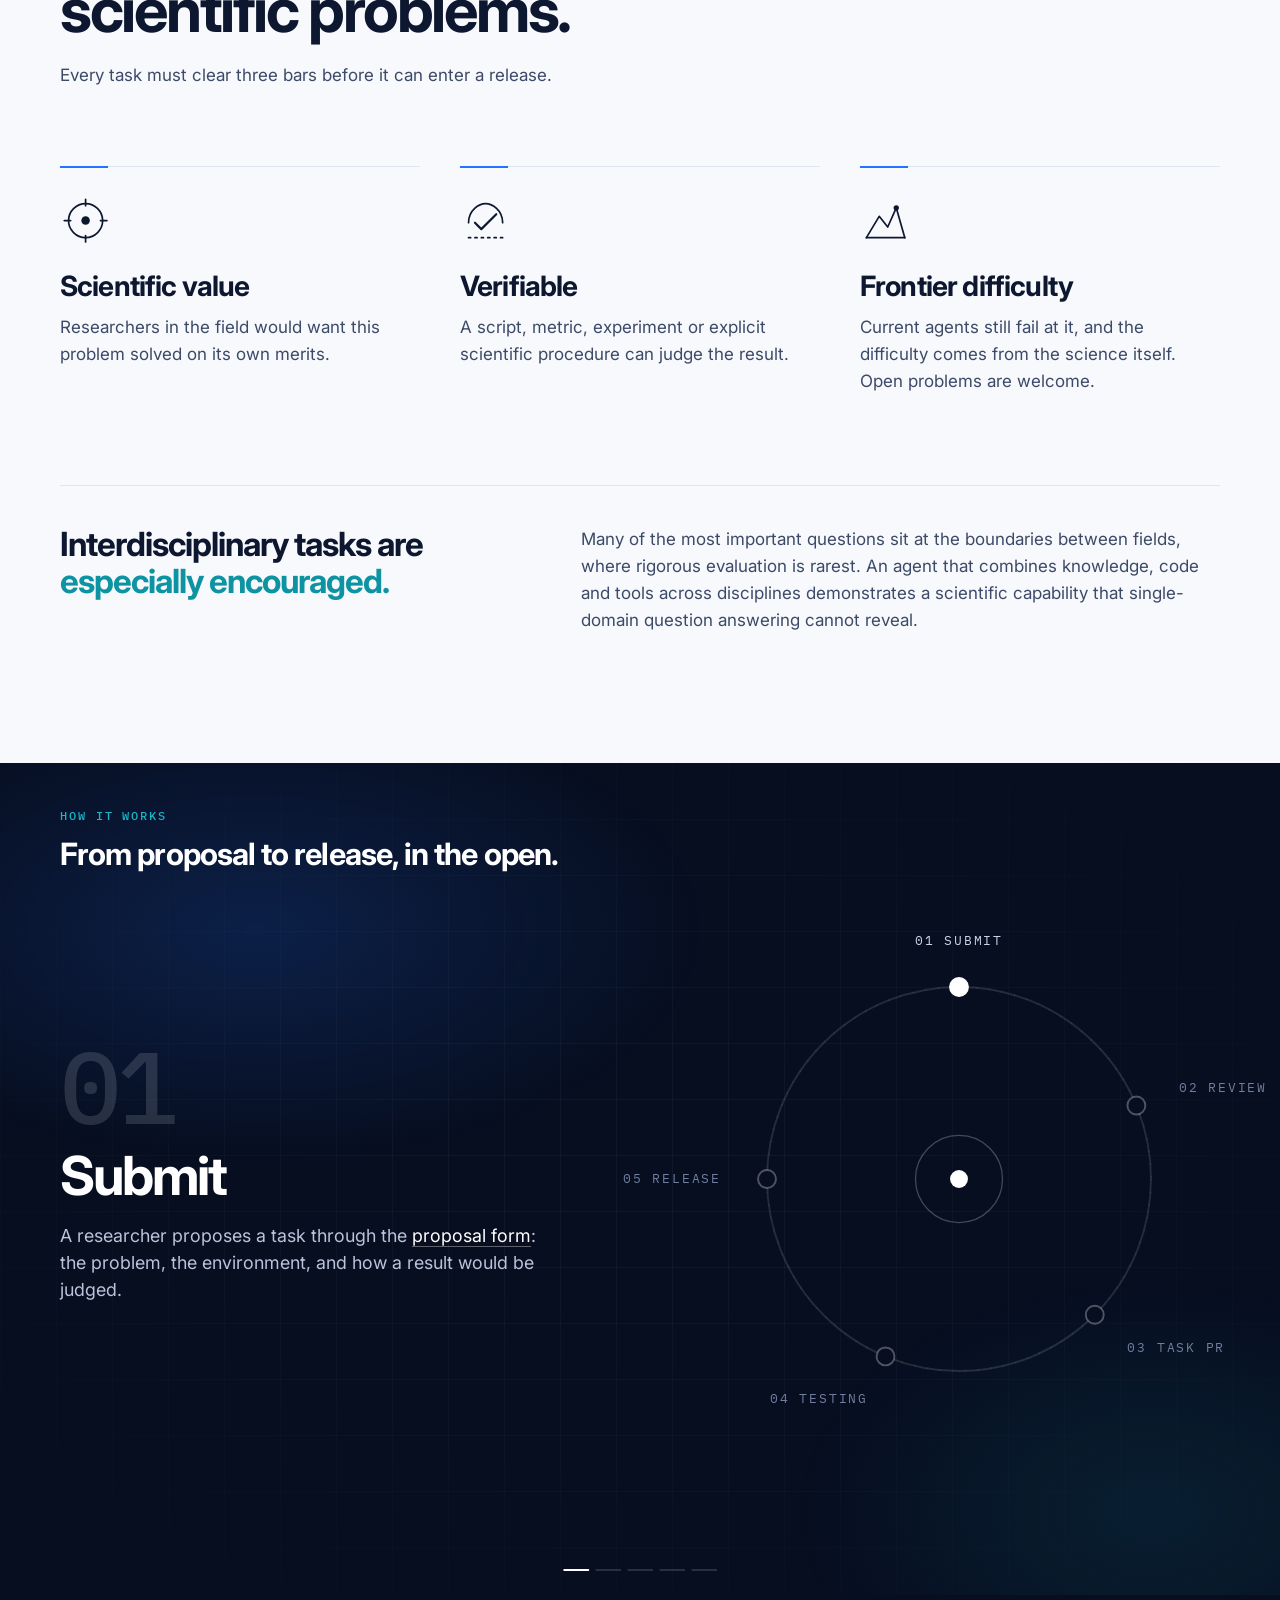
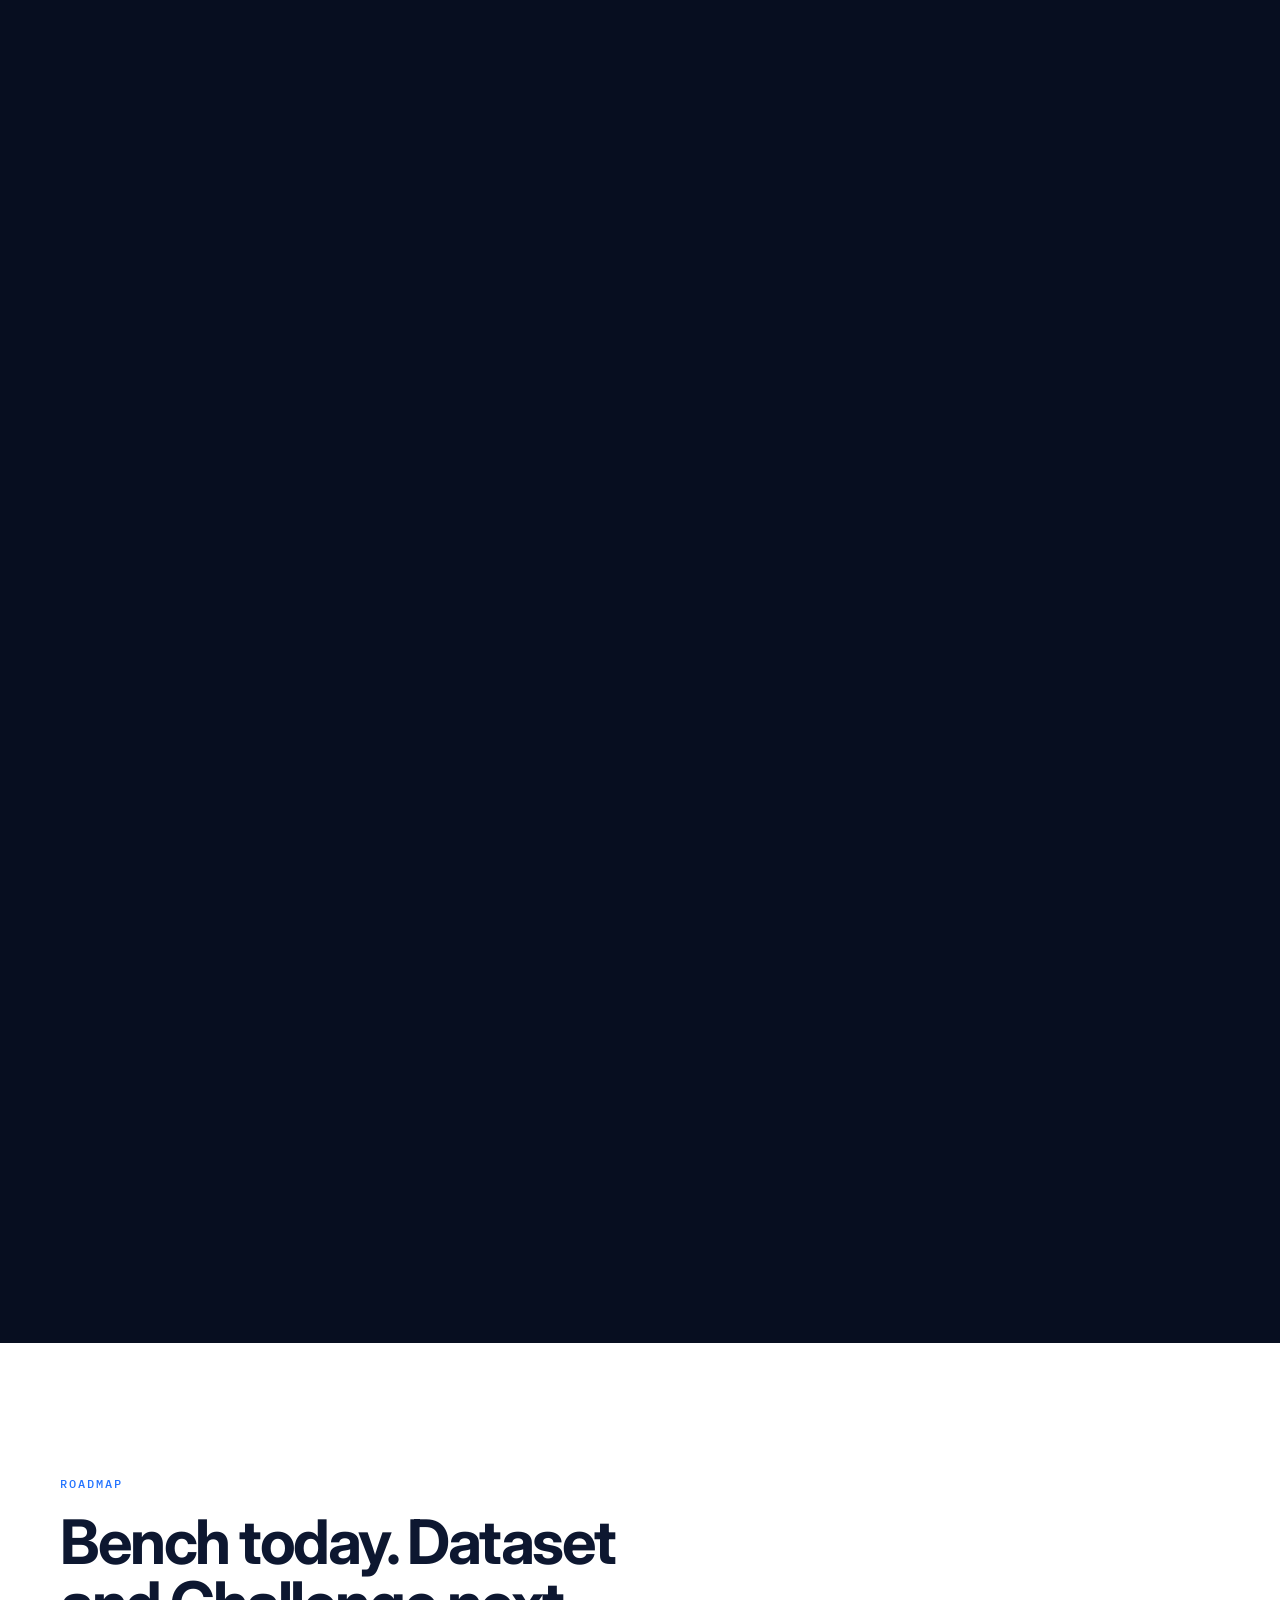
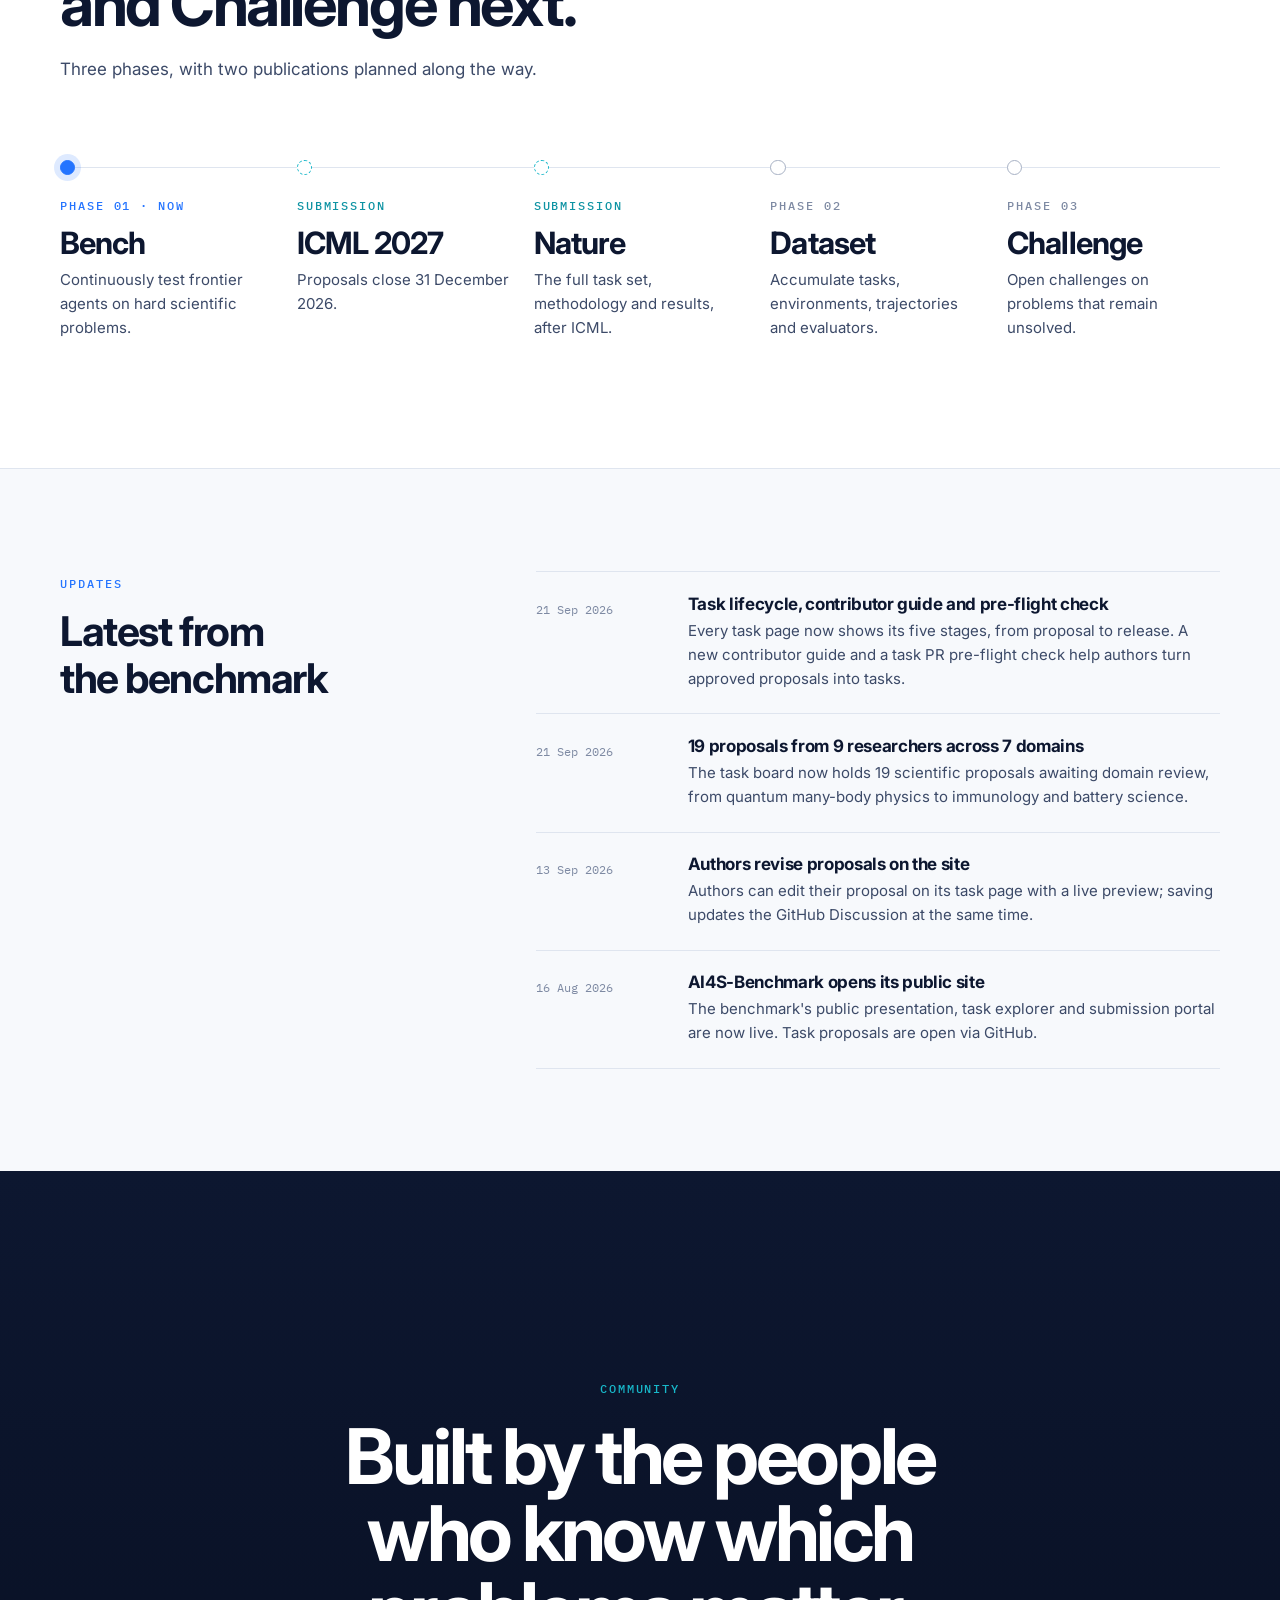
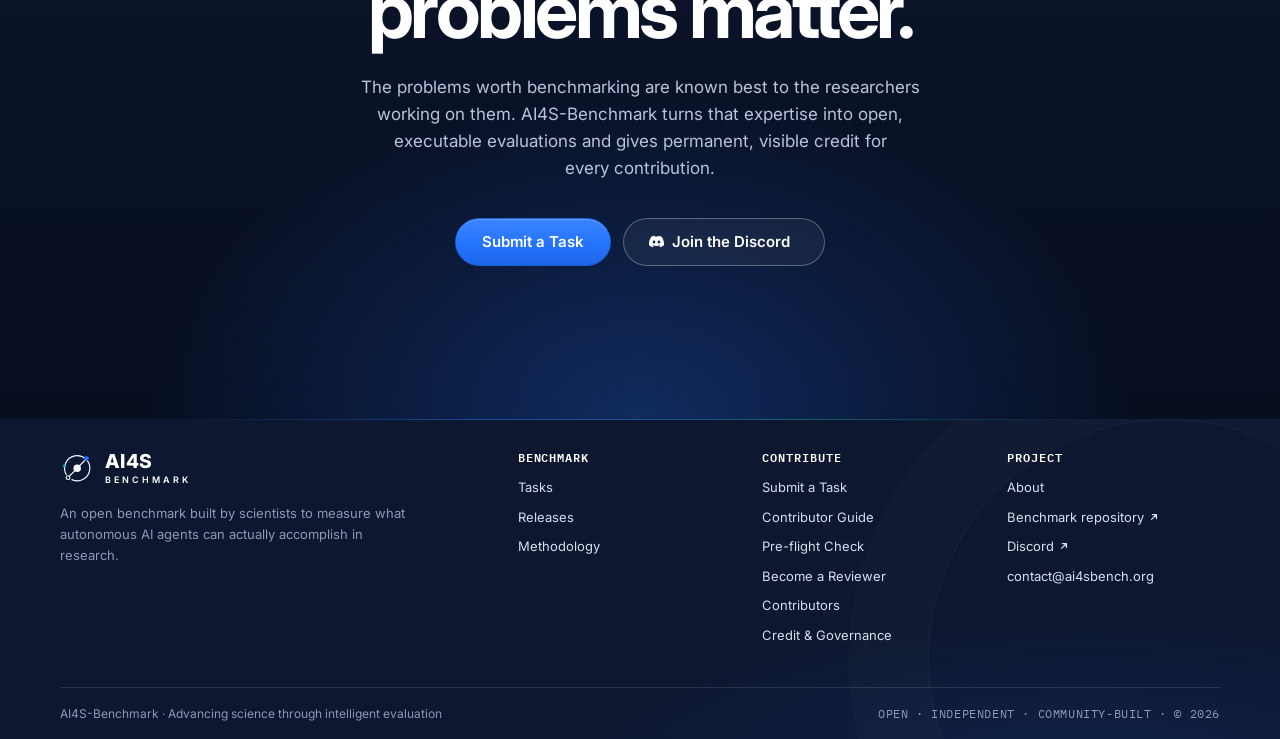
==== commit 6c4709bf: "Guide first GitHub connection and account email choice" ====
--- a/index.html
+++ b/index.html
@@ -21,7 +21,7 @@
   <link href="https://fonts.googleapis.com/css2?family=IBM+Plex+Mono:wght@400;500;600&family=Inter:wght@400;500;600;700;800&display=swap" rel="stylesheet">
   <link rel="stylesheet" href="css/tokens.css?v=20261012-2">
   <link rel="stylesheet" href="css/base.css?v=20261012-2">
-  <link rel="stylesheet" href="css/components.css?v=20261012-2">
+  <link rel="stylesheet" href="css/components.css?v=20261015-2">
   <link rel="stylesheet" href="css/pages.css?v=20261012-2">
   <link rel="stylesheet" href="css/home.css?v=20261012-2">
   <link rel="stylesheet" href="css/workflow.css?v=20261012-2">
@@ -302,7 +302,7 @@
     </div>
   </footer>
 
-  <script type="module" src="js/app.js?v=20261012-2"></script>
+  <script type="module" src="js/app.js?v=20261015-2"></script>
   <script type="module" src="js/pages/home.js?v=20261012-2"></script>
 </body>
 </html>
--- a/css/components.css
+++ b/css/components.css
@@ -1,6 +1,59 @@
 /* ============================================================
    AI4S-Benchmark · Components
    ============================================================ */
+
+/* Account check: one small dialog, using the site's existing type and actions. */
+.account-check {
+  width: min(100% - 2rem, 30rem);
+  max-height: min(90vh, 42rem);
+  padding: 0;
+  border: 1px solid var(--border-strong);
+  border-radius: var(--radius-lg);
+  background: var(--surface);
+  color: var(--ink);
+  box-shadow: 0 18px 60px rgba(13, 23, 48, 0.25);
+}
+.account-check::backdrop { background: rgba(13, 23, 48, 0.58); }
+.account-check__panel { padding: var(--space-6); }
+.account-check__eyebrow {
+  margin-bottom: var(--space-3);
+  color: var(--electric-blue);
+  font-family: var(--font-mono);
+  font-size: var(--text-xs);
+  font-weight: 600;
+}
+.account-check__title { margin-bottom: var(--space-3); font-size: var(--text-xl); }
+.account-check__intro, .account-check__current {
+  color: var(--ink-secondary);
+  font-size: var(--text-sm);
+}
+.account-check__form { display: grid; gap: var(--space-2); }
+.account-check__label { font-size: var(--text-sm); font-weight: 600; }
+.account-check__input {
+  width: 100%;
+  padding: 0.65rem 0.75rem;
+  border: 1px solid var(--border-strong);
+  border-radius: var(--radius-sm);
+  background: var(--surface);
+  color: var(--ink);
+  font: inherit;
+}
+.account-check__input:focus-visible { outline: 2px solid var(--electric-blue); outline-offset: 2px; }
+.account-check__current { margin: 0 0 var(--space-3); }
+.account-check__resend {
+  justify-self: start;
+  padding: 0;
+  border: 0;
+  background: transparent;
+  color: var(--electric-blue);
+  font: inherit;
+  font-size: var(--text-sm);
+  cursor: pointer;
+}
+.account-check__resend:hover { text-decoration: underline; }
+.account-check__resend:focus-visible { outline: 2px solid var(--electric-blue); outline-offset: 3px; }
+.account-check__status { min-height: 1.3em; margin: 0; font-size: var(--text-sm); color: var(--ink-secondary); }
+.account-check__actions { display: flex; justify-content: flex-end; gap: var(--space-2); margin-top: var(--space-4); }
 
 /* ---------------- Header ---------------- */
 /* One dark glass bar on every page: it sits on the front page's navy opening
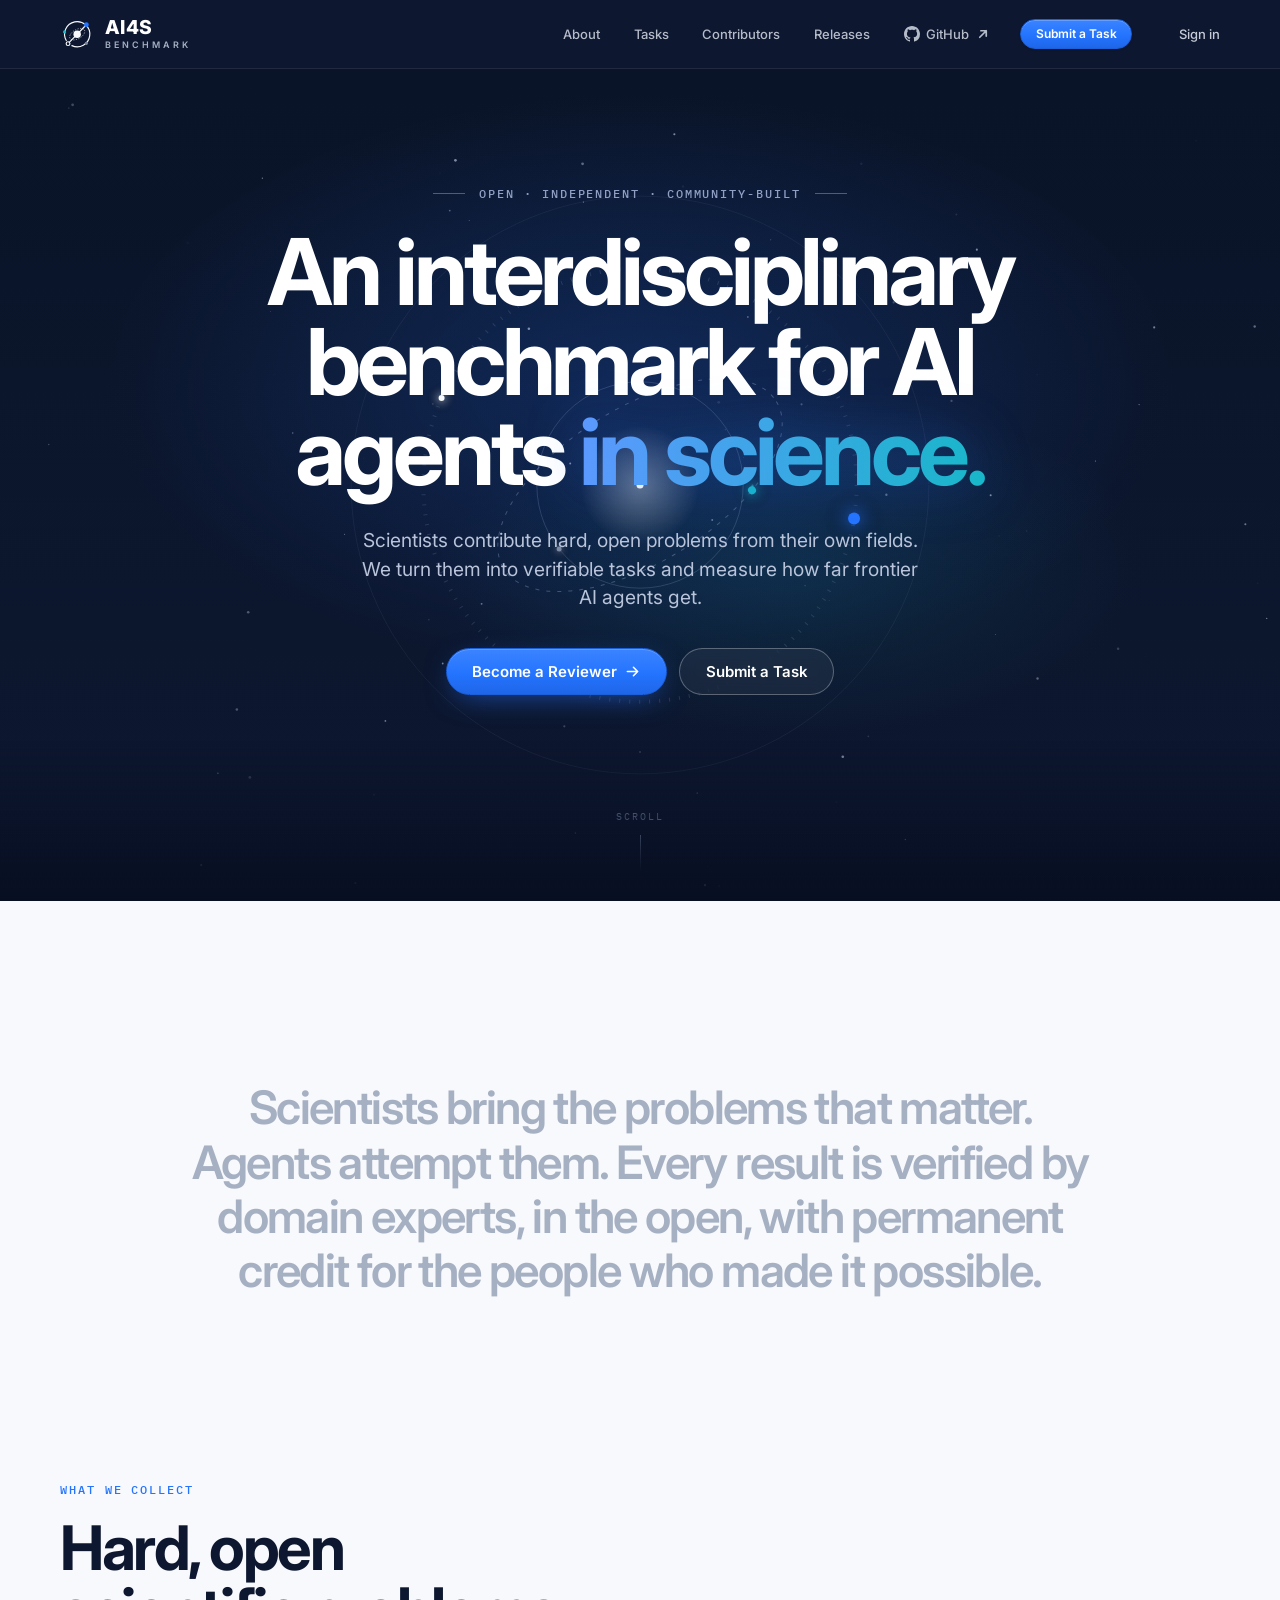
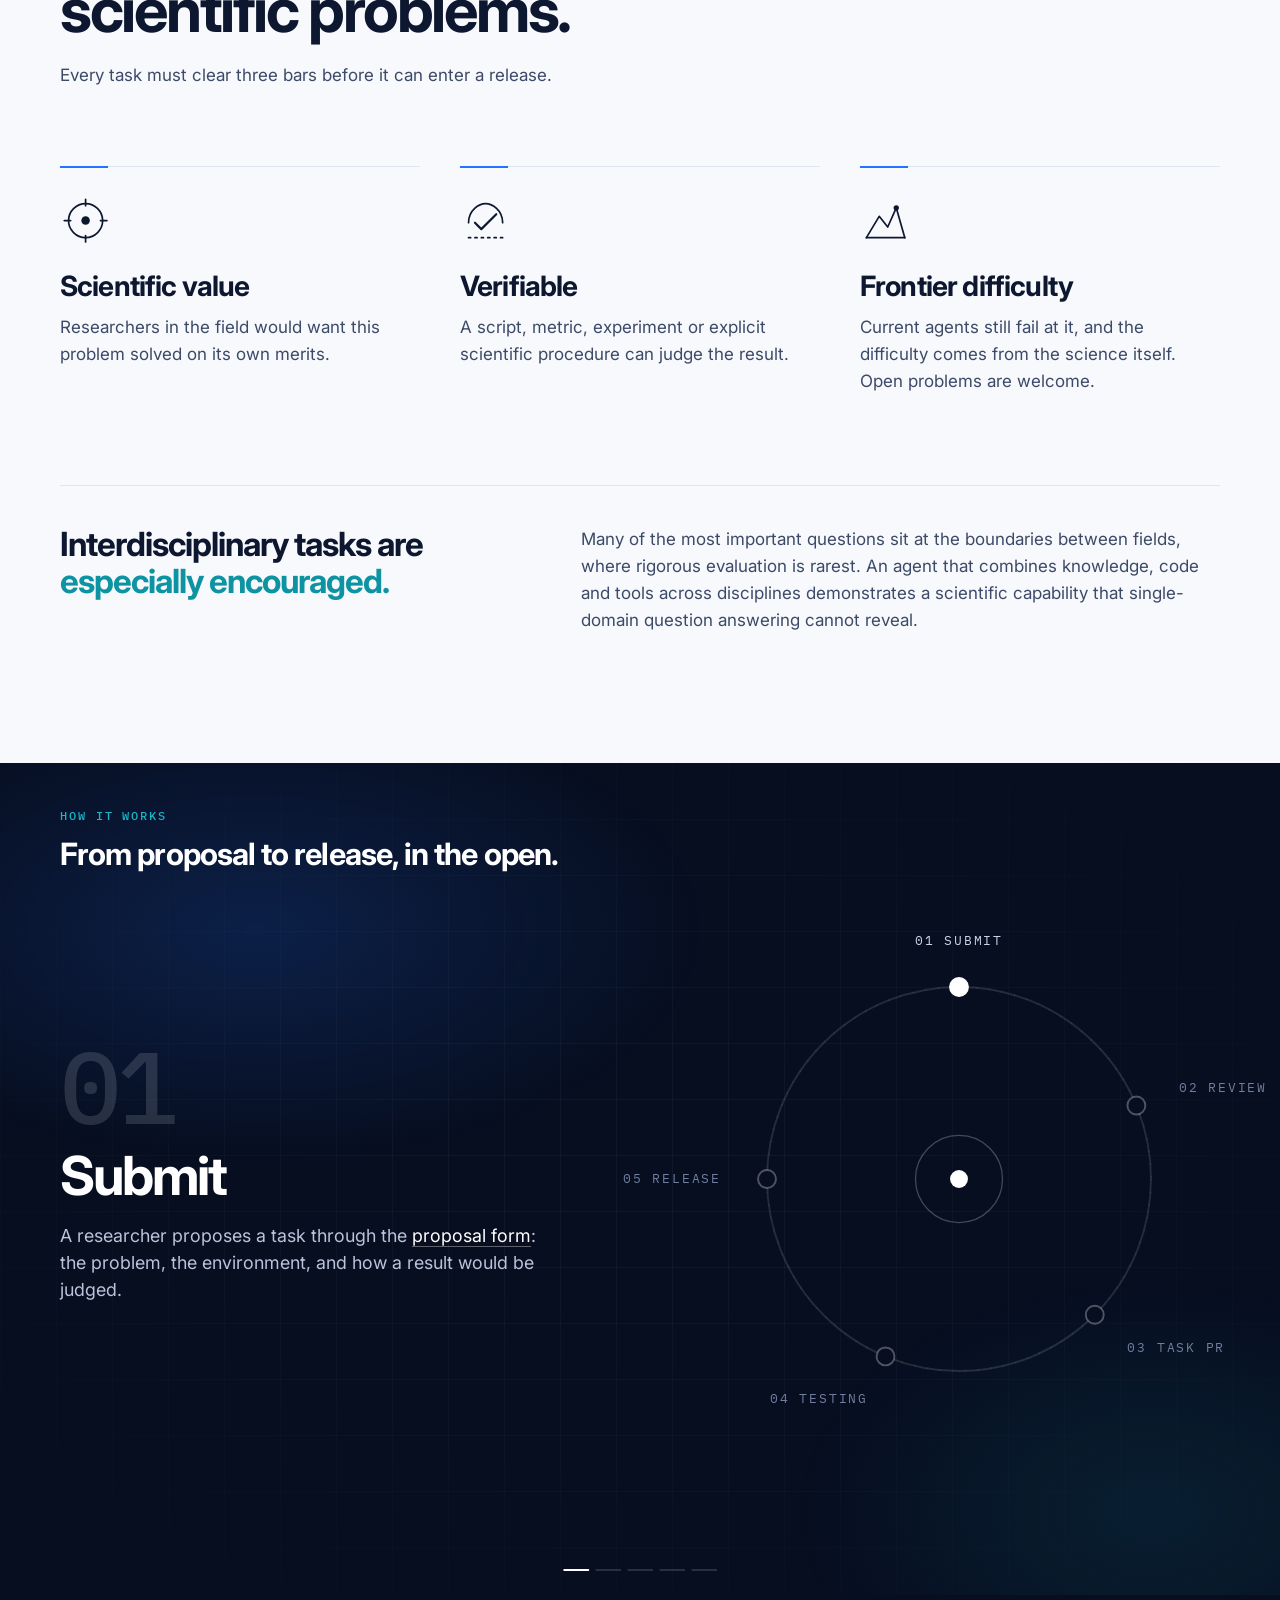
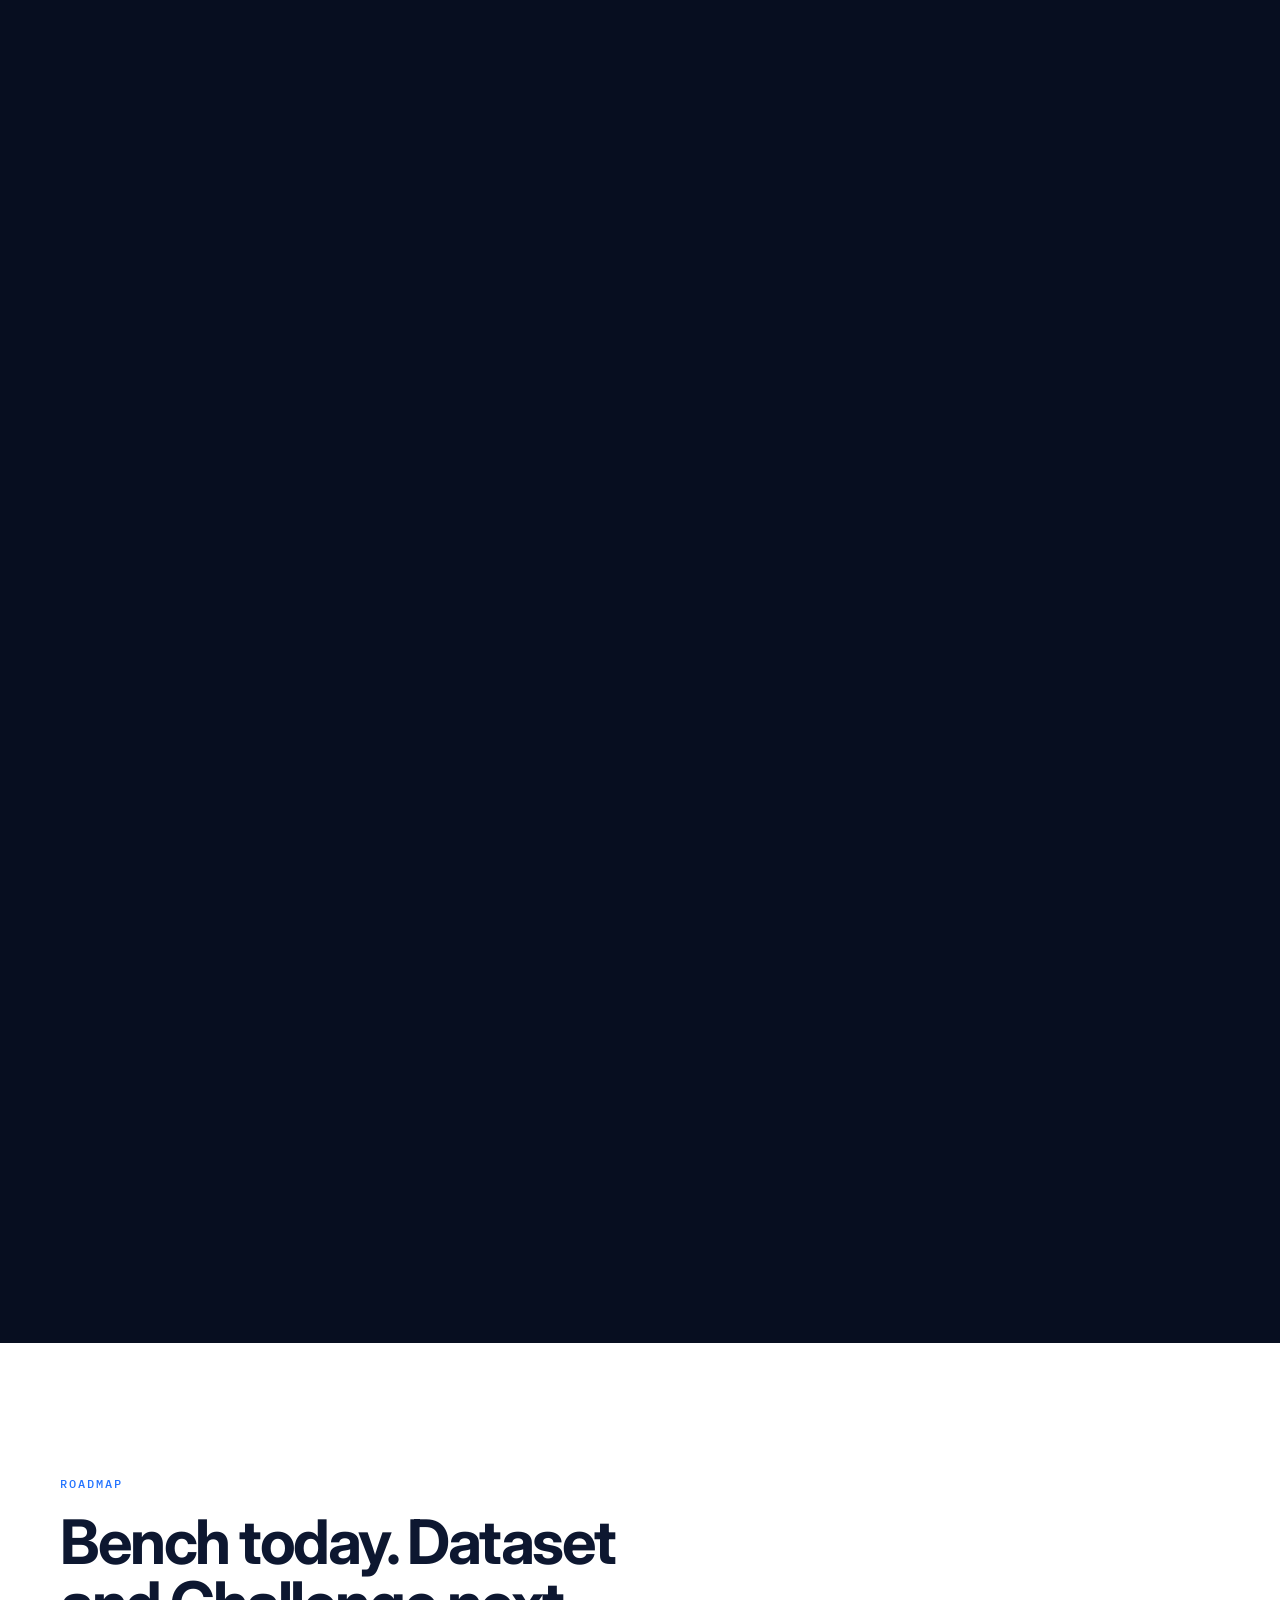
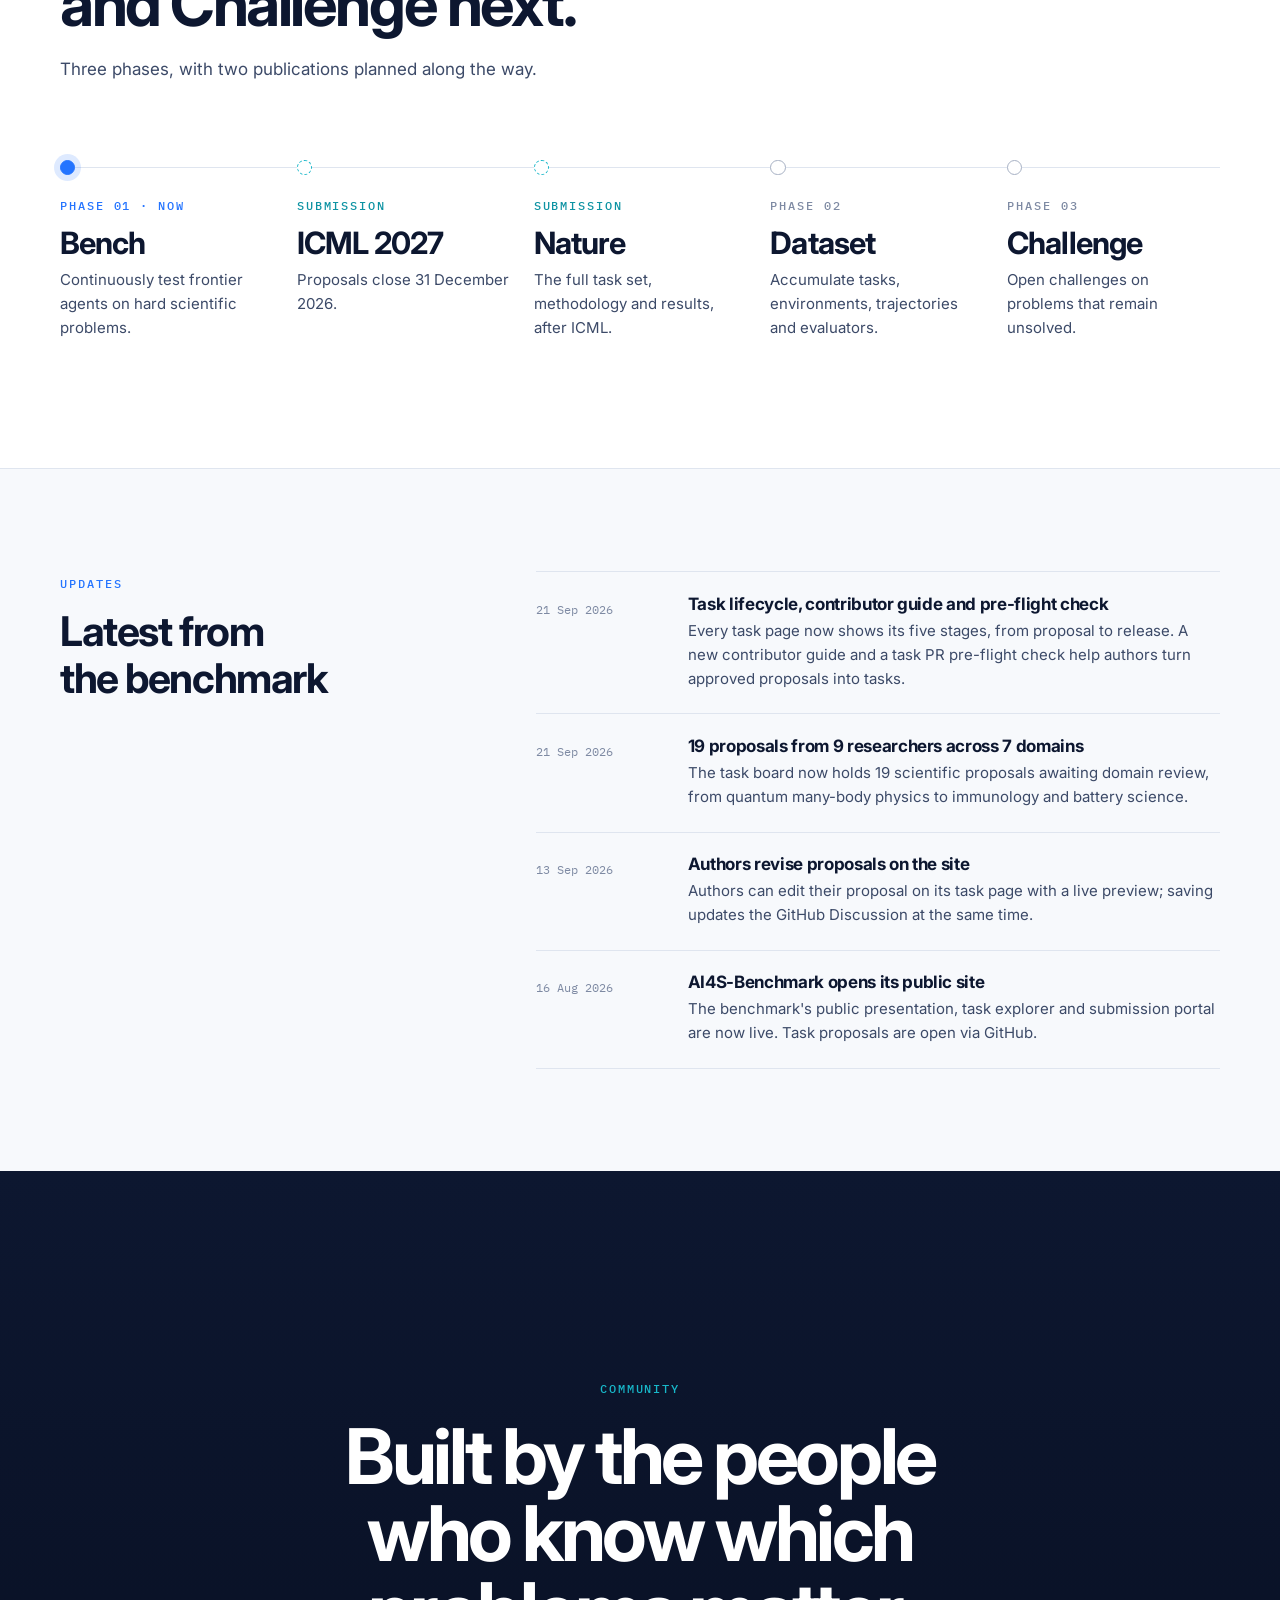
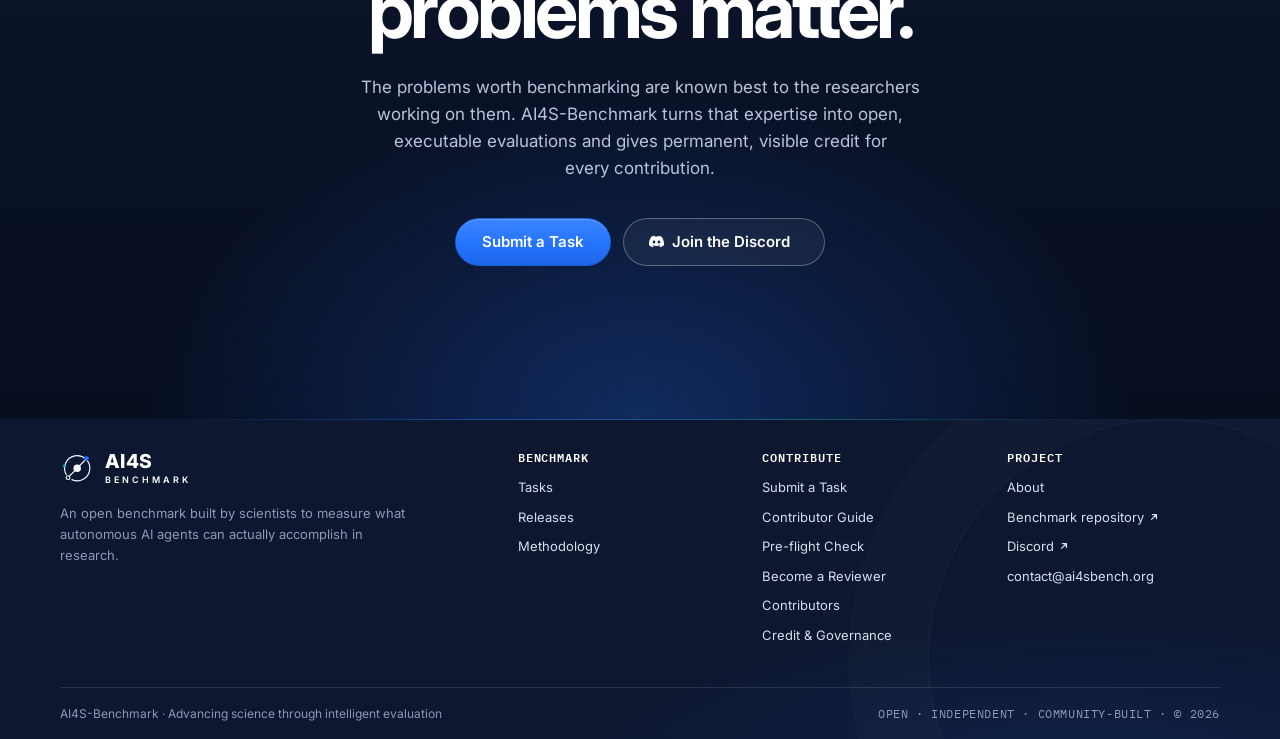
==== commit 419cf625: "Integrate reviewed frontend PRs and fix release regressions" ====
--- a/index.html
+++ b/index.html
@@ -19,12 +19,12 @@
   <link rel="preconnect" href="https://fonts.googleapis.com">
   <link rel="preconnect" href="https://fonts.gstatic.com" crossorigin>
   <link href="https://fonts.googleapis.com/css2?family=IBM+Plex+Mono:wght@400;500;600&family=Inter:wght@400;500;600;700;800&display=swap" rel="stylesheet">
-  <link rel="stylesheet" href="css/tokens.css?v=20261012-2">
-  <link rel="stylesheet" href="css/base.css?v=20261012-2">
-  <link rel="stylesheet" href="css/components.css?v=20261015-2">
-  <link rel="stylesheet" href="css/pages.css?v=20261012-2">
-  <link rel="stylesheet" href="css/home.css?v=20261012-2">
-  <link rel="stylesheet" href="css/workflow.css?v=20261012-2">
+  <link rel="stylesheet" href="css/tokens.css?v=20261014-release1">
+  <link rel="stylesheet" href="css/base.css?v=20261014-release1">
+  <link rel="stylesheet" href="css/components.css?v=20261014-release1">
+  <link rel="stylesheet" href="css/pages.css?v=20261014-release1">
+  <link rel="stylesheet" href="css/home.css?v=20261014-release1">
+  <link rel="stylesheet" href="css/workflow.css?v=20261014-release1">
 </head>
 <body data-root="" data-page="home">
   <a class="skip-link" href="#main">Skip to content</a>
@@ -302,7 +302,7 @@
     </div>
   </footer>
 
-  <script type="module" src="js/app.js?v=20261015-2"></script>
-  <script type="module" src="js/pages/home.js?v=20261012-2"></script>
+  <script type="module" src="js/app.js?v=20261014-release1"></script>
+  <script type="module" src="js/pages/home.js?v=20261014-release1"></script>
 </body>
 </html>
--- a/css/pages.css
+++ b/css/pages.css
@@ -857,6 +857,8 @@
 }
 
 .form-field { margin-bottom: var(--space-4); }
+/* Holds only a validation message (e.g. the joined affiliations being too long). */
+.form-field--errors-only:empty { display: none; }
 .form-field label {
   display: block;
   font-weight: 600;
@@ -1505,6 +1507,17 @@
   gap: var(--space-3);
   margin-top: var(--space-5);
 }
+.reviewer-auth { margin: 0 0 var(--space-5); }
+.reviewer-auth__status { margin: 0; color: var(--ink-secondary); font-size: var(--text-sm); }
+.reviewer-email-otp__controls {
+  display: flex;
+  flex-wrap: wrap;
+  align-items: center;
+  gap: var(--space-3);
+  margin-top: var(--space-3);
+}
+.form-field .reviewer-email-otp__controls input[type="text"] { width: 11rem; max-width: 100%; }
+.reviewer-email-otp__controls .btn { flex: none; }
 .reviewer-note { margin-top: var(--space-4); max-width: 44rem; }
 
 /* ================= Reading measure =================
